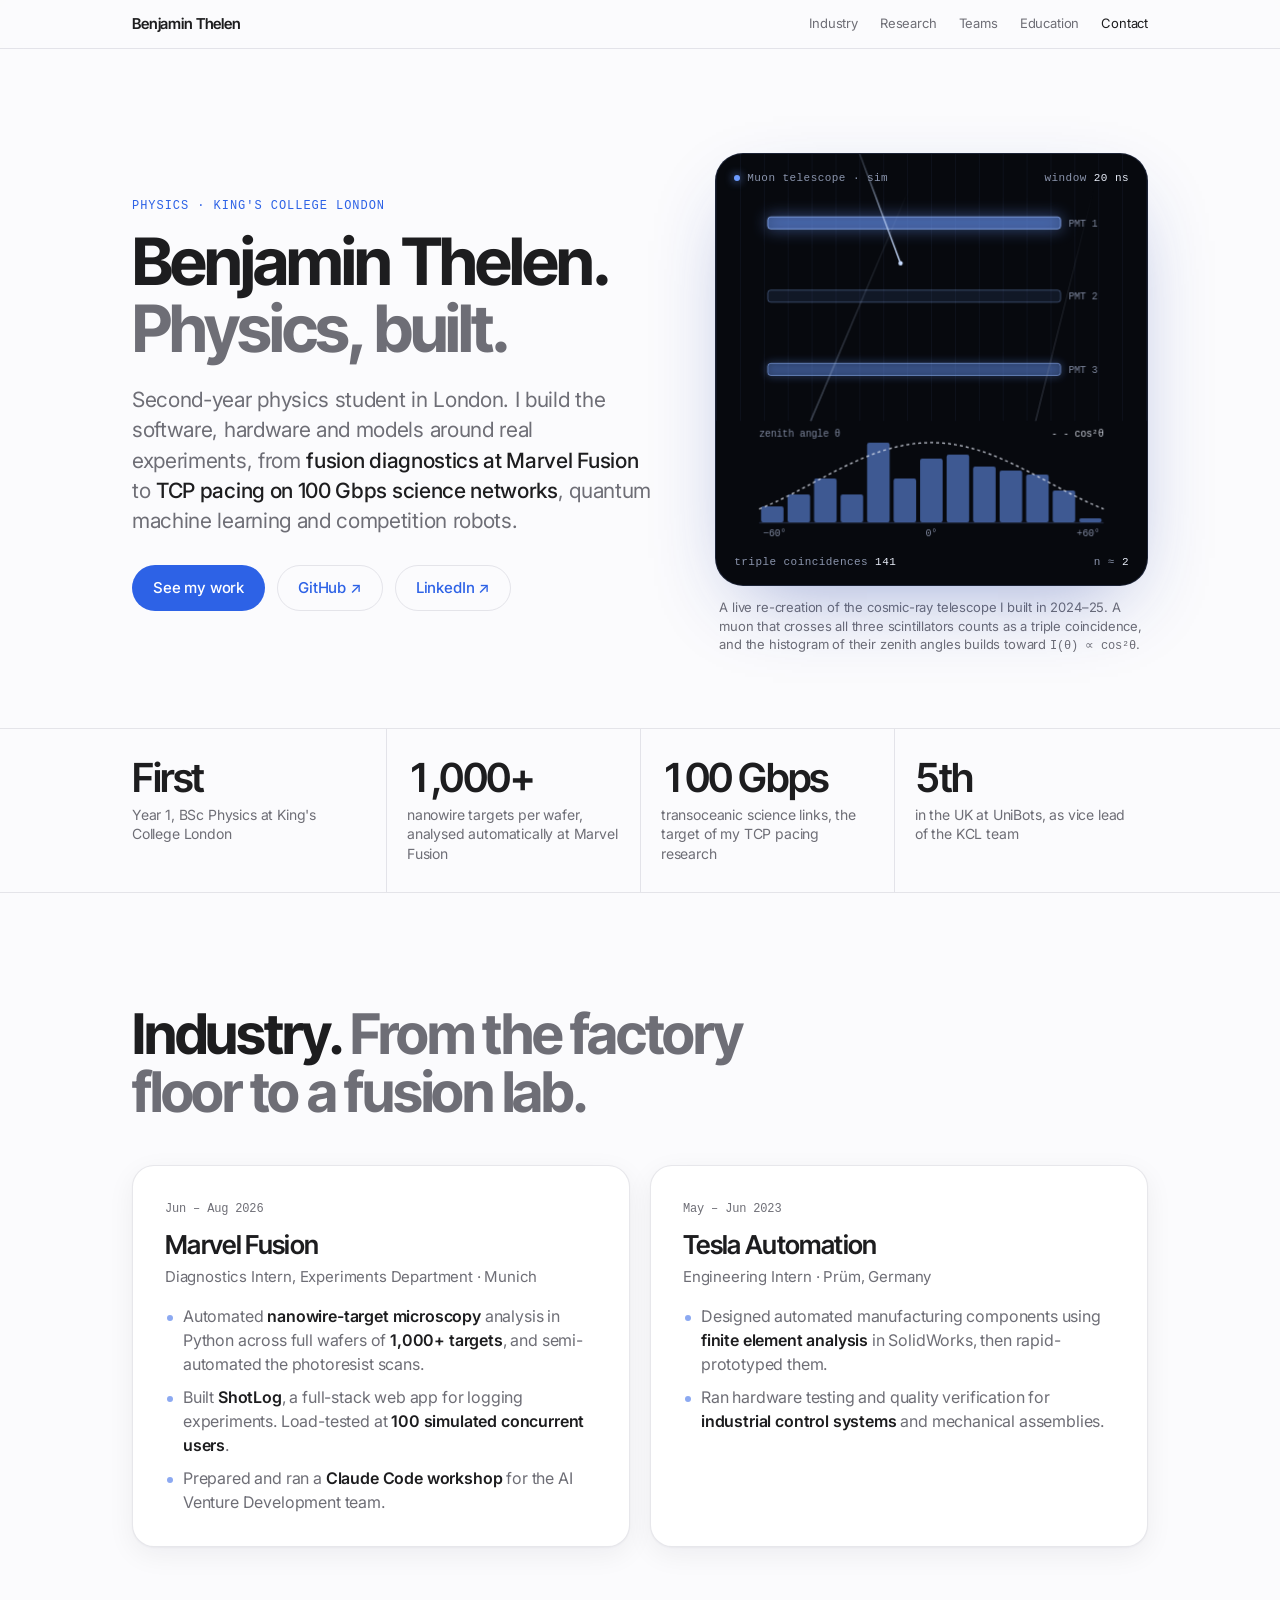
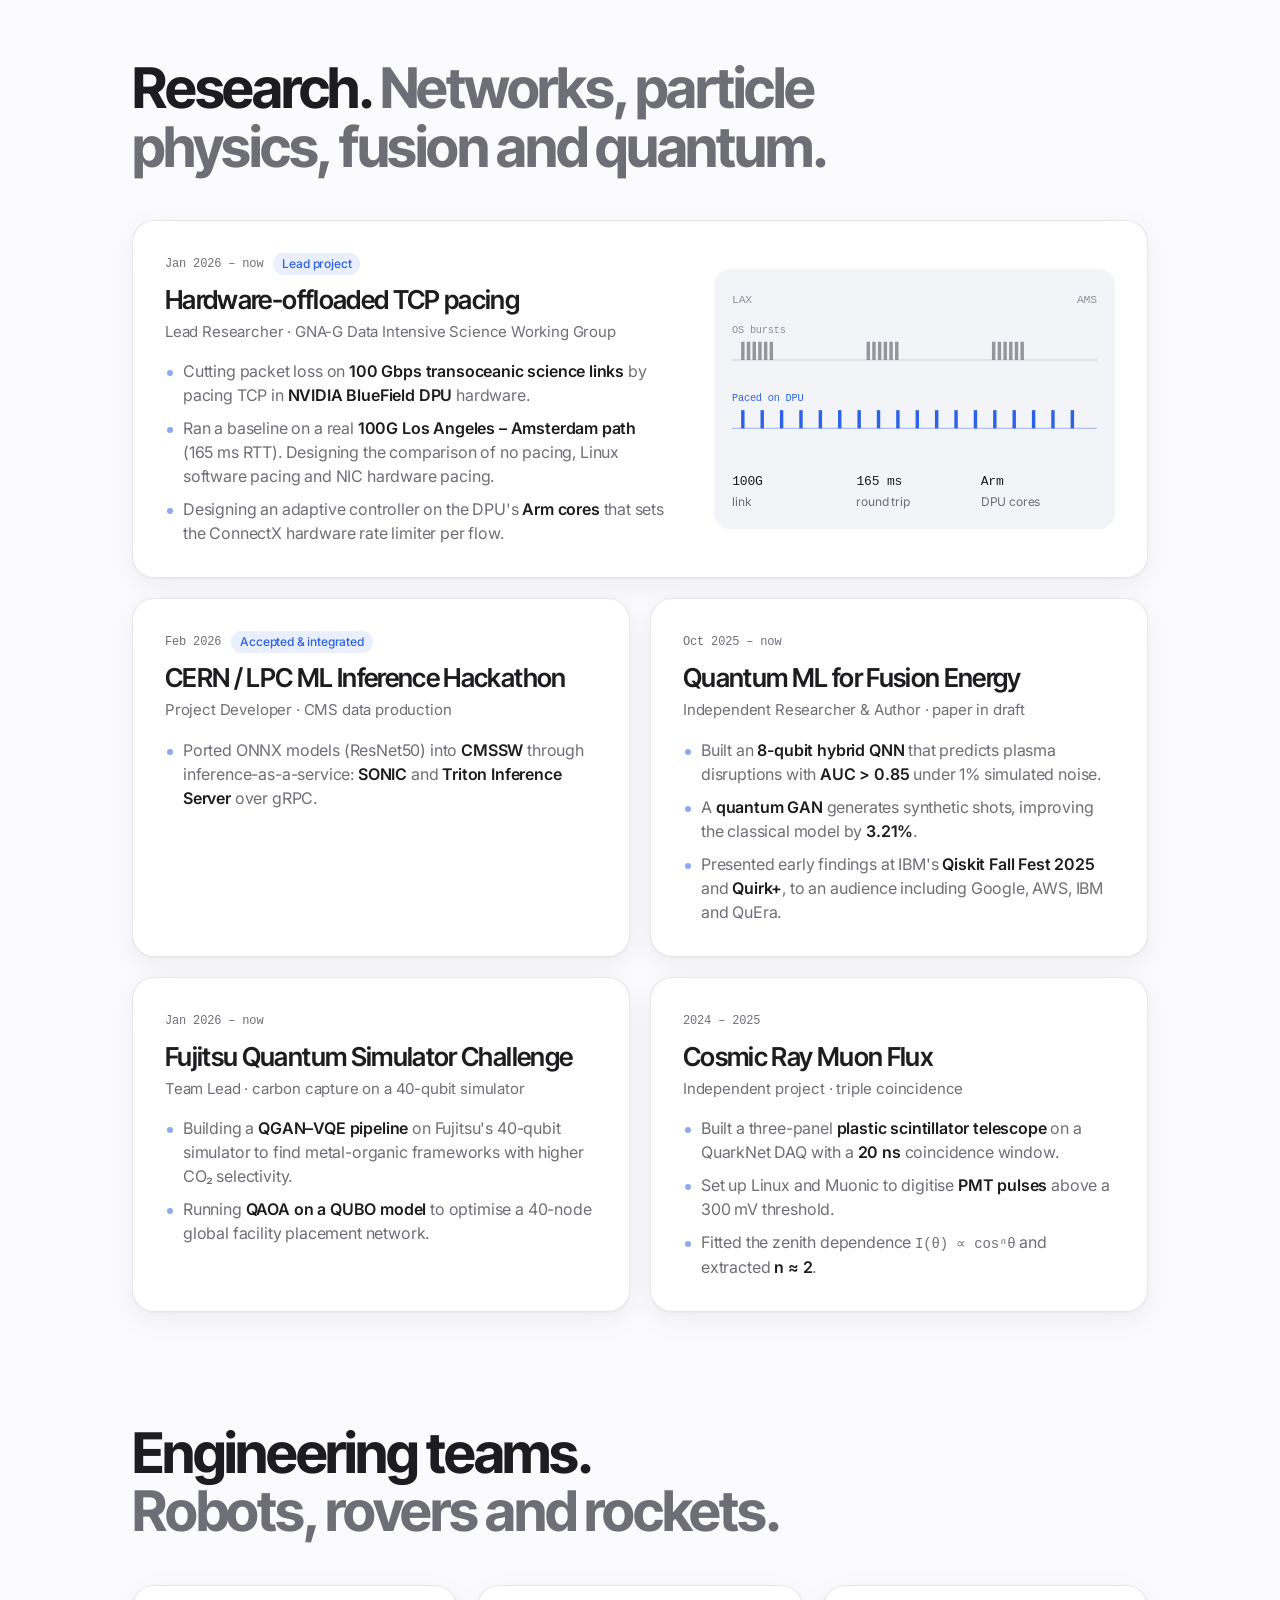
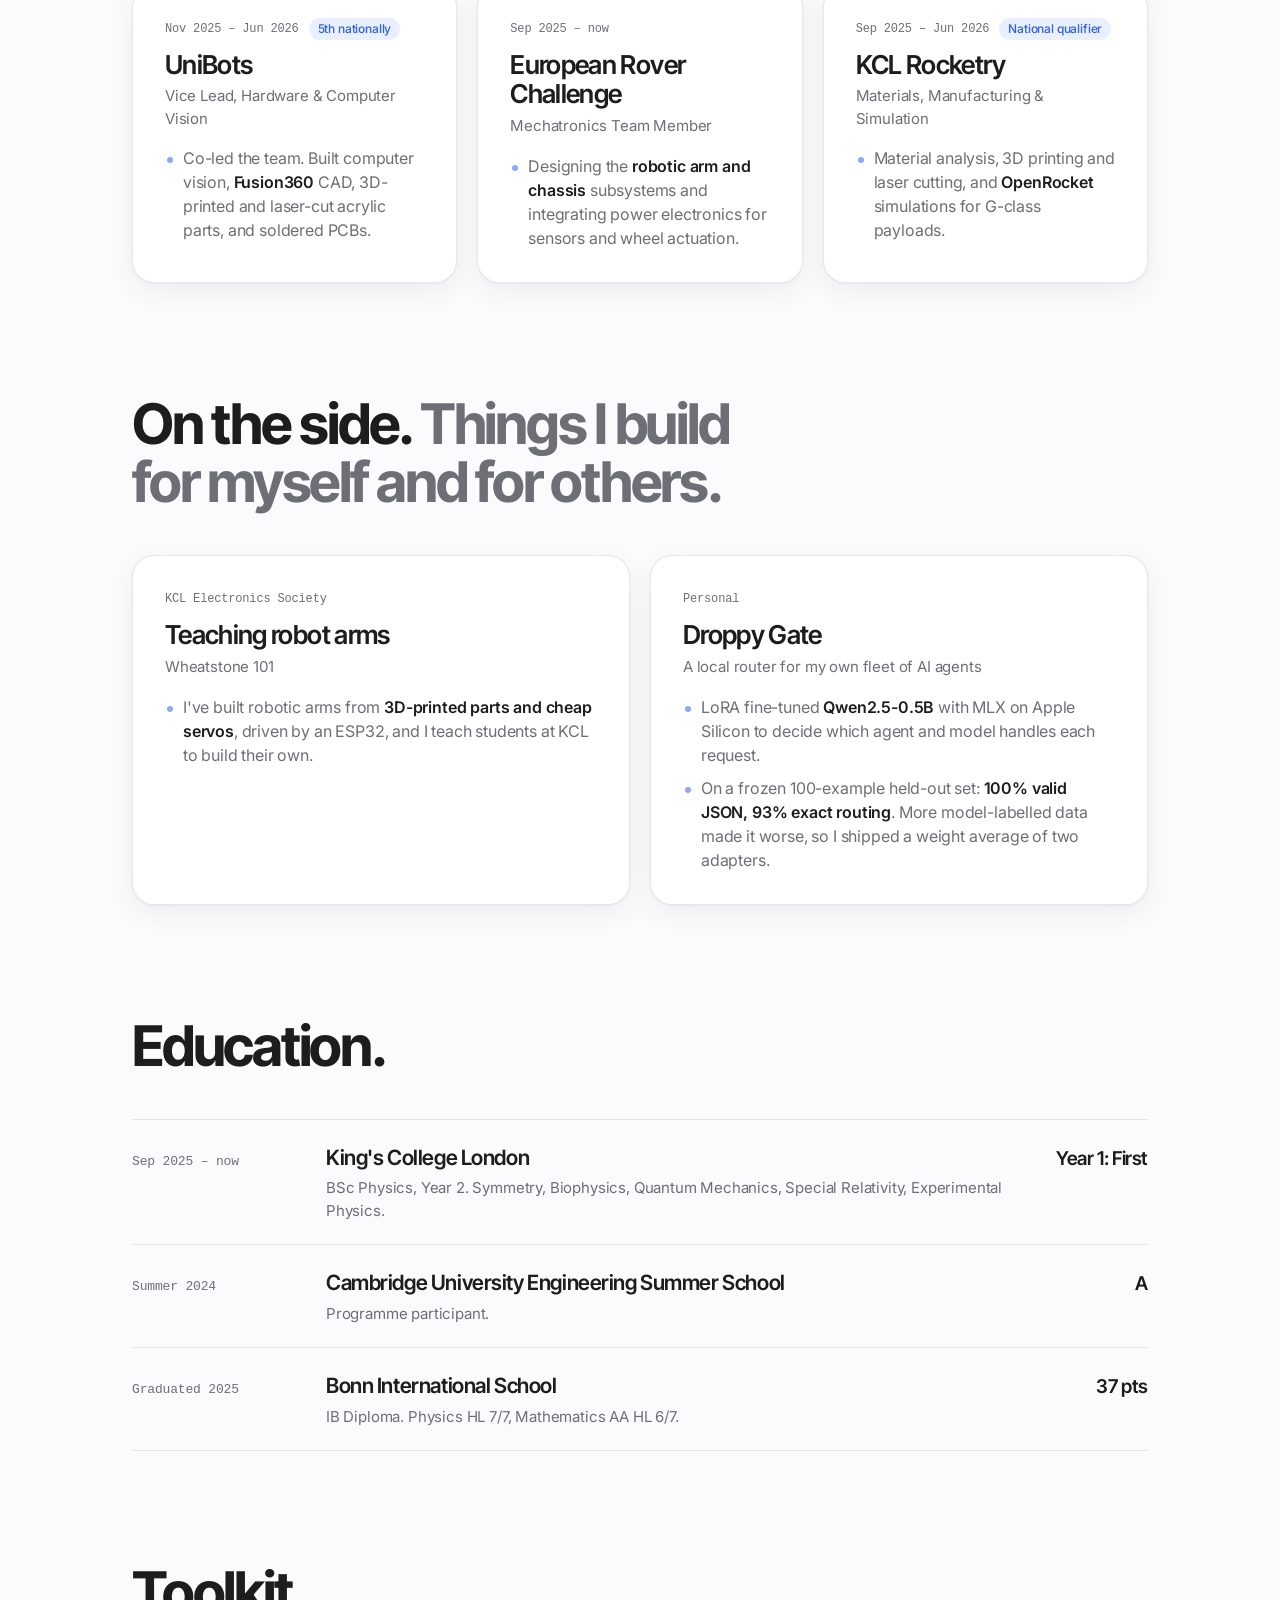
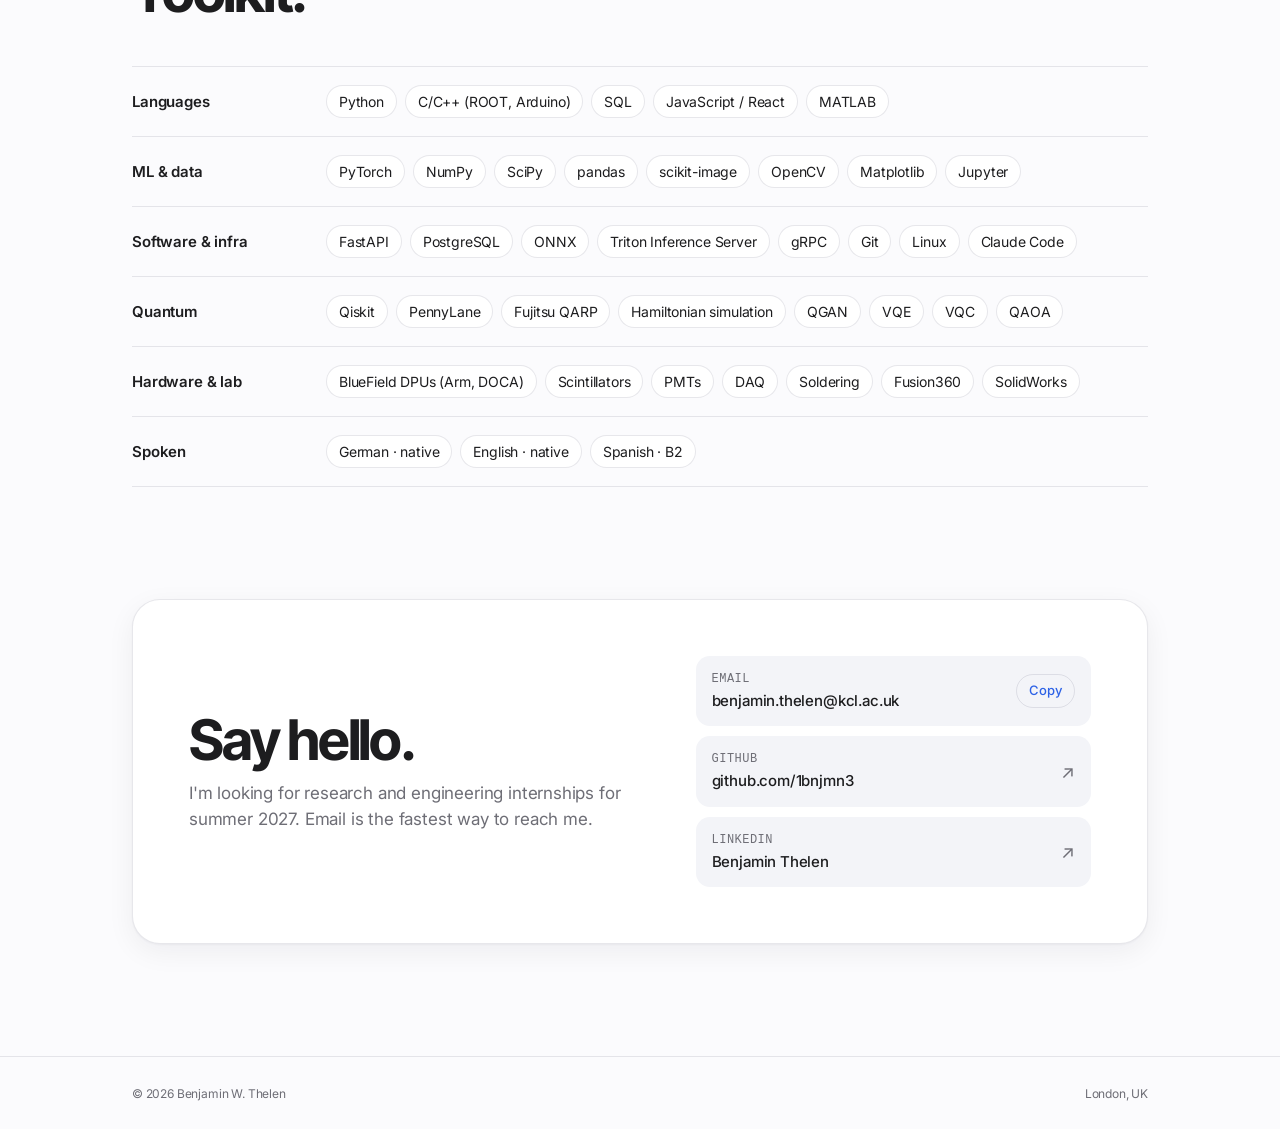
==== index.html @ c20603b2 "Initial site" ====
<!doctype html>
<html lang="en">
<head>
<meta charset="utf-8">
<meta name="viewport" content="width=device-width, initial-scale=1, viewport-fit=cover">
<meta property="og:title" content="Benjamin Thelen">
<meta property="og:description" content="Physics at King's College London. Fusion diagnostics, 100 Gbps networks, quantum ML and robots.">
<meta property="og:type" content="website">
<meta name="theme-color" content="#fbfbfd" media="(prefers-color-scheme: light)">
<meta name="theme-color" content="#000000" media="(prefers-color-scheme: dark)">
<link rel="icon" href="data:image/svg+xml,%3Csvg xmlns='http://www.w3.org/2000/svg' viewBox='0 0 32 32'%3E%3Crect width='32' height='32' rx='7' fill='%2307090e'/%3E%3Cpath d='M7 10h18M7 16h18M7 22h18' stroke='%236c9bff' stroke-width='2.4' stroke-linecap='round'/%3E%3Cpath d='M20 4 13 28' stroke='%23fff' stroke-width='1.4'/%3E%3C/svg%3E">
<title>Benjamin Thelen</title>
<meta name="description" content="Benjamin W. Thelen: physics at King's College London. Fusion diagnostics, 100 Gbps networks, quantum ML and robots.">
<link rel="preconnect" href="https://fonts.googleapis.com">
<link rel="preconnect" href="https://fonts.gstatic.com" crossorigin>
<link rel="stylesheet" href="https://fonts.googleapis.com/css2?family=Inter:wght@400;500;600&family=Inter+Tight:wght@600;700&display=swap">
<style>
body { margin: 0; } img { max-width: 100%; } [hidden] { display: none !important; }
/* Layout: Apple-style product page. One sticky glass nav, a hero with a live
   muon-telescope detector panel, then calm two-tone section headlines over
   white/black surfaces. The detector panel is the single loud element. */
:root {
  --bg: #fbfbfd;
  --surface: #ffffff;
  --surface-2: #f3f4f8;
  --fg: #1d1d1f;
  --fg-2: #6e6e76;
  --line: rgba(20, 24, 60, 0.10);
  --accent: #2d62e6;          /* scintillator blue */
  --accent-soft: rgba(45, 98, 230, 0.10);
  --nav: rgba(251, 251, 253, 0.74);
  --shadow: 0 1px 2px rgba(10, 14, 40, 0.04), 0 8px 28px rgba(10, 14, 40, 0.06);
  --panel: #07090e;           /* detector panel: dark in both themes by design */
  --panel-line: rgba(140, 170, 255, 0.16);
  --panel-fg: #e7ecf7;
  --panel-fg-2: #8b95ad;

  --display: -apple-system, BlinkMacSystemFont, "SF Pro Display", "Inter Tight", "Helvetica Neue", Arial, sans-serif;
  --text: -apple-system, BlinkMacSystemFont, "SF Pro Text", "Inter", "Helvetica Neue", Arial, sans-serif;
  --mono: ui-monospace, "SF Mono", Menlo, Consolas, monospace;

  --radius: 22px;
  --max: 1080px;
}
@media (prefers-color-scheme: dark) {
  :root:not([data-theme="light"]) {
    --bg: #000000;
    --surface: #111114;
    --surface-2: #1b1c21;
    --fg: #f5f5f7;
    --fg-2: #a1a1aa;
    --line: rgba(255, 255, 255, 0.12);
    --accent: #6c9bff;
    --accent-soft: rgba(108, 155, 255, 0.14);
    --nav: rgba(0, 0, 0, 0.66);
    --shadow: none;
    --panel: #0a0c12;
    --panel-line: rgba(140, 170, 255, 0.18);
    color-scheme: dark;
  }
}
:root[data-theme="dark"] {
  --bg: #000000;
  --surface: #111114;
  --surface-2: #1b1c21;
  --fg: #f5f5f7;
  --fg-2: #a1a1aa;
  --line: rgba(255, 255, 255, 0.12);
  --accent: #6c9bff;
  --accent-soft: rgba(108, 155, 255, 0.14);
  --nav: rgba(0, 0, 0, 0.66);
  --shadow: none;
  --panel: #0a0c12;
  --panel-line: rgba(140, 170, 255, 0.18);
  color-scheme: dark;
}

* { box-sizing: border-box; }
html { scroll-behavior: smooth; scroll-padding-top: 64px; }
@media (prefers-reduced-motion: reduce) { html { scroll-behavior: auto; } }
body {
  background: var(--bg);
  color: var(--fg);
  font-family: var(--text);
  font-size: 17px;
  line-height: 1.5;
  letter-spacing: -0.01em;
  -webkit-font-smoothing: antialiased;
  overflow-x: hidden;
}
body::before {
  content: ""; position: fixed; inset: 0 0 auto;
  height: env(safe-area-inset-top, 0px); z-index: 10; background: var(--nav);
}
a { color: var(--accent); text-decoration: none; }
a:hover { text-decoration: underline; text-underline-offset: 3px; }
:focus-visible { outline: 2px solid var(--accent); outline-offset: 3px; border-radius: 6px; }
strong { font-weight: 600; color: var(--fg); }

.wrap {
  max-width: var(--max);
  margin: 0 auto;
  padding-left: max(16px, env(safe-area-inset-left, 0px));
  padding-right: max(16px, env(safe-area-inset-right, 0px));
}
@media (min-width: 720px) {
  .wrap {
    padding-left: max(32px, env(safe-area-inset-left, 0px));
    padding-right: max(32px, env(safe-area-inset-right, 0px));
  }
}

/* ---------- nav ---------- */
.nav {
  position: sticky; top: env(safe-area-inset-top, 0px); z-index: 20;
  background: var(--nav);
  -webkit-backdrop-filter: saturate(180%) blur(20px);
  backdrop-filter: saturate(180%) blur(20px);
  border-bottom: 1px solid var(--line);
}
.nav .wrap { display: flex; align-items: center; justify-content: space-between; gap: 16px; height: 48px; }
.brand { font-family: var(--display); font-weight: 600; font-size: 15px; color: var(--fg); letter-spacing: -0.01em; white-space: nowrap; }
.brand:hover { text-decoration: none; }
.nav ul { display: flex; gap: 22px; list-style: none; margin: 0; padding: 0; font-size: 13px; }
.nav ul a { color: var(--fg-2); }
.nav ul a:hover, .nav ul a[aria-current="true"] { color: var(--fg); text-decoration: none; }
@media (max-width: 680px) { .nav ul .opt { display: none; } .nav ul { gap: 16px; } }

/* ---------- hero ---------- */
.hero { padding-block: clamp(48px, 9vw, 104px) clamp(40px, 6vw, 72px); }
.hero .wrap { display: grid; grid-template-columns: minmax(0, 1.2fr) minmax(0, 1fr); gap: clamp(32px, 5vw, 64px); align-items: center; }
@media (max-width: 860px) { .hero .wrap { grid-template-columns: minmax(0, 1fr); } }
.eyebrow {
  font-family: var(--mono); font-size: 12px; letter-spacing: 0.08em; text-transform: uppercase;
  color: var(--accent); margin: 0 0 14px;
}
h1 {
  font-family: var(--display); font-weight: 700;
  font-size: clamp(42px, 5.1vw, 66px); line-height: 1.02; letter-spacing: -0.045em;
  margin: 0 0 22px; text-wrap: balance;
}
h1 .soft { color: var(--fg-2); }
@media (min-width: 861px) { h1 span { white-space: nowrap; } }
@media (max-width: 860px) { h1 { font-size: clamp(42px, 11vw, 72px); } }
.lede { font-size: clamp(18px, 2vw, 21px); line-height: 1.45; color: var(--fg-2); max-width: 34em; margin: 0 0 28px; letter-spacing: -0.015em; }
.lede strong { color: var(--fg); font-weight: 500; }
.cta { display: flex; flex-wrap: wrap; gap: 12px; }
.btn {
  display: inline-flex; align-items: center; gap: 8px;
  font-size: 15px; font-weight: 500; padding: 11px 20px; border-radius: 999px;
  border: 1px solid transparent; transition: transform .15s ease, background .15s ease;
}
.btn:hover { text-decoration: none; }
.btn:active { transform: scale(0.98); }
.btn-primary { background: var(--accent); color: #fff; }
.btn-primary:hover { filter: brightness(1.08); }
.btn-ghost { color: var(--accent); border-color: var(--line); background: transparent; }
.btn-ghost:hover { background: var(--accent-soft); }

/* detector panel */
.detector {
  margin: 0; position: relative; border-radius: 28px; overflow: hidden;
  background: var(--panel); border: 1px solid var(--panel-line);
  aspect-ratio: 1 / 1; max-width: 100%;
  box-shadow: 0 30px 80px -30px rgba(30, 60, 160, 0.45);
}
.detector canvas { position: absolute; inset: 0; width: 100%; height: 100%; display: block; }
.readout {
  position: absolute; left: 18px; right: 18px; display: flex; justify-content: space-between; gap: 12px;
  font-family: var(--mono); font-size: 11px; letter-spacing: 0.04em; color: var(--panel-fg-2);
  pointer-events: none;
}
.readout.top { top: 16px; }
.readout.bottom { bottom: 14px; }
.readout b { color: var(--panel-fg); font-weight: 500; font-variant-numeric: tabular-nums; }
.live { display: inline-flex; align-items: center; gap: 7px; }
.live::before { content: ""; width: 6px; height: 6px; border-radius: 50%; background: #6c9bff; box-shadow: 0 0 10px #6c9bff; }
.fig-cap { font-size: 13px; color: var(--fg-2); margin: 12px 4px 0; line-height: 1.45; }
.fig-cap code { font-family: var(--mono); font-size: 12px; }

/* ---------- stats ---------- */
.stats { border-block: 1px solid var(--line); }
.stats .wrap { display: grid; grid-template-columns: repeat(4, minmax(0, 1fr)); }
.stat { padding-block: 28px; padding-inline: 20px; border-left: 1px solid var(--line); min-width: 0; }
.stat:first-child { border-left: 0; padding-left: 0; }
.stat .n { font-family: var(--display); font-weight: 600; font-size: clamp(28px, 3.4vw, 40px); letter-spacing: -0.035em; line-height: 1.05; font-variant-numeric: tabular-nums; }
.stat .l { font-size: 14px; color: var(--fg-2); margin-top: 6px; line-height: 1.4; }
@media (max-width: 820px) {
  .stats .wrap { grid-template-columns: repeat(2, minmax(0, 1fr)); }
  .stat { padding-inline: 16px; }
  .stat:nth-child(odd) { border-left: 0; padding-left: 0; }
  .stat:nth-child(n+3) { border-top: 1px solid var(--line); }
}

/* ---------- sections ---------- */
section.block { padding-block: clamp(64px, 9vw, 112px) 0; }
section.block:last-of-type { padding-bottom: clamp(64px, 9vw, 112px); }
h2 {
  font-family: var(--display); font-weight: 700;
  font-size: clamp(34px, 5.2vw, 56px); line-height: 1.04; letter-spacing: -0.04em;
  margin: 0 0 clamp(28px, 4vw, 44px); max-width: 18em; text-wrap: balance;
}
h2 .soft { color: var(--fg-2); }

.grid { display: grid; gap: 20px; grid-template-columns: repeat(2, minmax(0, 1fr)); }
.grid.three { grid-template-columns: repeat(3, minmax(0, 1fr)); }
@media (max-width: 900px) { .grid.three { grid-template-columns: minmax(0, 1fr); } }
@media (max-width: 760px) { .grid { grid-template-columns: minmax(0, 1fr); } }
.span-2 { grid-column: 1 / -1; }

.card {
  background: var(--surface); border-radius: var(--radius); padding: clamp(22px, 3vw, 32px);
  box-shadow: var(--shadow); border: 1px solid var(--line); min-width: 0;
  display: flex; flex-direction: column; gap: 14px;
}
.meta { display: flex; align-items: center; gap: 10px; flex-wrap: wrap; min-height: 22px; margin-bottom: -4px; }
.badge { font-size: 12px; font-weight: 500; color: var(--accent); background: var(--accent-soft); padding: 2px 9px; border-radius: 999px; white-space: nowrap; }
.card h3 { font-family: var(--display); font-weight: 600; font-size: clamp(21px, 2.3vw, 26px); letter-spacing: -0.025em; line-height: 1.15; margin: 0; }
.when { font-family: var(--mono); font-size: 12px; color: var(--fg-2); white-space: nowrap; font-variant-numeric: tabular-nums; }
.role { font-size: 15px; color: var(--fg-2); margin: -8px 0 2px; }
.card ul { margin: 0; padding: 0; list-style: none; display: grid; gap: 9px; }
.card li { position: relative; padding-left: 18px; font-size: 16px; line-height: 1.5; color: var(--fg-2); }
.card li strong { color: var(--fg); }
.card li::before { content: ""; position: absolute; left: 2px; top: 0.68em; width: 6px; height: 6px; border-radius: 50%; background: var(--accent); opacity: 0.55; }

/* featured card */
.card.feature { background: var(--surface); }
.feature-body { display: grid; grid-template-columns: minmax(0, 1.3fr) minmax(0, 1fr); gap: 28px; align-items: center; }
@media (max-width: 760px) { .feature-body { grid-template-columns: minmax(0, 1fr); } }

/* path diagram for GNA-G */
.path { border-radius: 16px; background: var(--surface-2); padding: 18px; display: grid; gap: 14px; min-width: 0; }
.path svg { width: 100%; height: auto; display: block; }
.path .legend { display: grid; grid-template-columns: repeat(3, minmax(0, 1fr)); gap: 8px; font-size: 12px; color: var(--fg-2); }
.path .legend div { display: grid; gap: 2px; }
.path .legend b { font-family: var(--mono); font-weight: 500; font-size: 13px; color: var(--fg); font-variant-numeric: tabular-nums; }

/* education timeline */
.timeline { list-style: none; margin: 0; padding: 0; border-top: 1px solid var(--line); }
.timeline li { display: grid; grid-template-columns: 170px minmax(0, 1fr) auto; gap: 8px 24px; padding-block: 22px; border-bottom: 1px solid var(--line); align-items: baseline; }
.timeline .when { font-size: 13px; }
.timeline h3 { font-family: var(--display); font-size: 21px; font-weight: 600; letter-spacing: -0.02em; margin: 0 0 4px; }
.timeline p { margin: 0; color: var(--fg-2); font-size: 15px; }
.timeline .grade { font-family: var(--display); font-weight: 600; font-size: 19px; letter-spacing: -0.02em; text-align: right; white-space: nowrap; }
@media (max-width: 680px) {
  .timeline li { grid-template-columns: minmax(0, 1fr) auto; }
  .timeline .when { grid-column: 1 / -1; }
}

/* toolkit */
.kit { display: grid; gap: 0; border-top: 1px solid var(--line); }
.kit-row { display: grid; grid-template-columns: 170px minmax(0, 1fr); gap: 10px 24px; padding-block: 18px; border-bottom: 1px solid var(--line); align-items: baseline; }
.kit-row h3 { margin: 0; font-size: 15px; font-weight: 600; letter-spacing: -0.01em; }
.chips { display: flex; flex-wrap: wrap; gap: 8px; }
.chip { font-size: 14px; padding: 5px 12px; border-radius: 999px; border: 1px solid var(--line); color: var(--fg); background: var(--surface); }
@media (max-width: 600px) { .kit-row { grid-template-columns: minmax(0, 1fr); } }

/* contact */
.contact { text-align: left; }
.contact-card {
  border-radius: 28px; padding: clamp(28px, 5vw, 56px); background: var(--surface); border: 1px solid var(--line);
  box-shadow: var(--shadow); display: grid; grid-template-columns: minmax(0, 1.2fr) minmax(0, 1fr); gap: 32px; align-items: center;
}
@media (max-width: 760px) { .contact-card { grid-template-columns: minmax(0, 1fr); } }
.contact-card h2 { margin-bottom: 12px; }
.contact-card p { color: var(--fg-2); margin: 0; max-width: 32em; }
.links { display: grid; gap: 10px; }
.link-row {
  display: flex; align-items: center; justify-content: space-between; gap: 12px; min-width: 0;
  padding: 14px 16px; border-radius: 14px; background: var(--surface-2); color: var(--fg);
}
.link-row:hover { text-decoration: none; background: var(--accent-soft); }
.link-row .k { font-size: 12px; color: var(--fg-2); font-family: var(--mono); letter-spacing: 0.04em; text-transform: uppercase; }
.link-row .v { font-size: 15px; font-weight: 500; overflow-wrap: anywhere; user-select: all; }
.link-row .stack { display: grid; gap: 2px; min-width: 0; }
.copy {
  font: inherit; font-size: 13px; font-weight: 500; color: var(--accent); background: transparent;
  border: 1px solid var(--line); border-radius: 999px; padding: 6px 12px; cursor: pointer; white-space: nowrap;
}
.copy:hover { background: var(--accent-soft); }
.arrow { color: var(--fg-2); font-size: 18px; }

footer { padding-block: 28px calc(28px + env(safe-area-inset-bottom, 0px)); border-top: 1px solid var(--line); color: var(--fg-2); font-size: 12px; }
footer .wrap { display: flex; justify-content: space-between; gap: 12px; flex-wrap: wrap; }
</style>
</head>
<body>
<nav class="nav" aria-label="Sections">
  <div class="wrap">
    <a class="brand" href="#top">Benjamin Thelen</a>
    <ul>
      <li><a href="#work">Industry</a></li>
      <li><a href="#research">Research</a></li>
      <li class="opt"><a href="#teams">Teams</a></li>
      <li class="opt"><a href="#education">Education</a></li>
      <li><a href="#contact">Contact</a></li>
    </ul>
  </div>
</nav>

<header class="hero" id="top">
  <div class="wrap">
    <div>
      <p class="eyebrow">Physics · King's College London</p>
      <h1><span>Benjamin Thelen.</span><br><span class="soft">Physics, built.</span></h1>
      <p class="lede">Second-year physics student in London. I build the software, hardware and models around real experiments, from <strong>fusion diagnostics at Marvel Fusion</strong> to <strong>TCP pacing on 100&nbsp;Gbps science networks</strong>, quantum machine learning and competition robots.</p>
      <div class="cta">
        <a class="btn btn-primary" href="#work">See my work</a>
        <a class="btn btn-ghost" href="https://github.com/1bnjmn3" target="_blank" rel="noopener">GitHub ↗</a>
        <a class="btn btn-ghost" href="https://www.linkedin.com/in/benjamin-t-383574277/" target="_blank" rel="noopener">LinkedIn ↗</a>
      </div>
    </div>
    <div>
      <figure class="detector" aria-label="Animated simulation of a three-panel muon telescope">
        <canvas id="muons"></canvas>
        <div class="readout top"><span class="live">Muon telescope · sim</span><span>window <b>20 ns</b></span></div>
        <div class="readout bottom"><span>triple coincidences <b id="coinc">0</b></span><span>n ≈ <b>2</b></span></div>
      </figure>
      <p class="fig-cap">A live re-creation of the cosmic-ray telescope I built in 2024–25. A muon that crosses all three scintillators counts as a triple coincidence, and the histogram of their zenith angles builds toward <code>I(θ) ∝ cos²θ</code>.</p>
    </div>
  </div>
</header>

<div class="stats" role="list">
  <div class="wrap">
    <div class="stat" role="listitem"><div class="n">First</div><div class="l">Year 1, BSc Physics at King's College London</div></div>
    <div class="stat" role="listitem"><div class="n">1,000+</div><div class="l">nanowire targets per wafer, analysed automatically at Marvel Fusion</div></div>
    <div class="stat" role="listitem"><div class="n">100 Gbps</div><div class="l">transoceanic science links, the target of my TCP pacing research</div></div>
    <div class="stat" role="listitem"><div class="n">5th</div><div class="l">in the UK at UniBots, as vice lead of the KCL team</div></div>
  </div>
</div>

<main>
  <!-- INDUSTRY -->
  <section class="block" id="work">
    <div class="wrap">
      <h2>Industry. <span class="soft">From the factory floor to a fusion lab.</span></h2>
      <div class="grid">
        <article class="card">
          <div class="meta"><span class="when">Jun – Aug 2026</span></div>
          <h3>Marvel Fusion</h3>
          <p class="role">Diagnostics Intern, Experiments Department · Munich</p>
          <ul>
            <li>Automated <strong>nanowire-target microscopy</strong> analysis in Python across full wafers of <strong>1,000+ targets</strong>, and semi-automated the photoresist scans.</li>
            <li>Built <strong>ShotLog</strong>, a full-stack web app for logging experiments. Load-tested at <strong>100 simulated concurrent users</strong>.</li>
            <li>Prepared and ran a <strong>Claude Code workshop</strong> for the AI Venture Development team.</li>
          </ul>
        </article>
        <article class="card">
          <div class="meta"><span class="when">May – Jun 2023</span></div>
          <h3>Tesla Automation</h3>
          <p class="role">Engineering Intern · Prüm, Germany</p>
          <ul>
            <li>Designed automated manufacturing components using <strong>finite element analysis</strong> in SolidWorks, then rapid-prototyped them.</li>
            <li>Ran hardware testing and quality verification for <strong>industrial control systems</strong> and mechanical assemblies.</li>
          </ul>
        </article>
      </div>
    </div>
  </section>

  <!-- RESEARCH -->
  <section class="block" id="research">
    <div class="wrap">
      <h2>Research. <span class="soft">Networks, particle physics, fusion and quantum.</span></h2>
      <div class="grid">
        <article class="card feature span-2">
          <div class="feature-body">
            <div style="display:grid; gap:14px; min-width:0">
              <div class="meta"><span class="when">Jan 2026 – now</span><span class="badge">Lead project</span></div>
              <h3>Hardware-offloaded TCP pacing</h3>
              <p class="role">Lead Researcher · GNA-G Data Intensive Science Working Group</p>
              <ul>
                <li>Cutting packet loss on <strong>100&nbsp;Gbps transoceanic science links</strong> by pacing TCP in <strong>NVIDIA BlueField DPU</strong> hardware.</li>
                <li>Ran a baseline on a real <strong>100G Los Angeles – Amsterdam path</strong> (165&nbsp;ms RTT). Designing the comparison of no pacing, Linux software pacing and NIC hardware pacing.</li>
                <li>Designing an adaptive controller on the DPU's <strong>Arm cores</strong> that sets the ConnectX hardware rate limiter per flow.</li>
              </ul>
            </div>
            <div class="path" aria-label="Diagram of paced versus bursty traffic on the LA to Amsterdam path">
              <svg viewBox="0 0 320 150" role="img" aria-labelledby="pathTitle">
                <title id="pathTitle">Bursty traffic versus traffic paced on the DPU</title>
                <text x="0" y="14" font-family="ui-monospace, monospace" font-size="10" fill="currentColor" style="color:var(--fg-2)" opacity=".75">LAX</text>
                <text x="320" y="14" text-anchor="end" font-family="ui-monospace, monospace" font-size="10" fill="currentColor" style="color:var(--fg-2)" opacity=".75">AMS</text>
                <!-- bursty -->
                <text x="0" y="40" font-family="ui-monospace, monospace" font-size="9" fill="currentColor" style="color:var(--fg-2)" opacity=".75">OS bursts</text>
                <line x1="0" y1="64" x2="320" y2="64" stroke="currentColor" style="color:var(--fg-2)" stroke-opacity=".3" stroke-width="1"/>
                <g fill="currentColor" style="color:var(--fg-2)" opacity=".7">
                  <rect x="8" y="48" width="3" height="16"/><rect x="13" y="48" width="3" height="16"/><rect x="18" y="48" width="3" height="16"/><rect x="23" y="48" width="3" height="16"/><rect x="28" y="48" width="3" height="16"/><rect x="33" y="48" width="3" height="16"/>
                  <rect x="118" y="48" width="3" height="16"/><rect x="123" y="48" width="3" height="16"/><rect x="128" y="48" width="3" height="16"/><rect x="133" y="48" width="3" height="16"/><rect x="138" y="48" width="3" height="16"/><rect x="143" y="48" width="3" height="16"/>
                  <rect x="228" y="48" width="3" height="16"/><rect x="233" y="48" width="3" height="16"/><rect x="238" y="48" width="3" height="16"/><rect x="243" y="48" width="3" height="16"/><rect x="248" y="48" width="3" height="16"/><rect x="253" y="48" width="3" height="16"/>
                </g>
                <!-- paced -->
                <text x="0" y="100" font-family="ui-monospace, monospace" font-size="9" fill="currentColor" style="color:var(--accent)">Paced on DPU</text>
                <line x1="0" y1="124" x2="320" y2="124" stroke="currentColor" style="color:var(--accent)" stroke-opacity=".35" stroke-width="1"/>
                <g fill="currentColor" style="color:var(--accent)">
                  <rect x="8" y="108" width="3" height="16"/><rect x="25" y="108" width="3" height="16"/><rect x="42" y="108" width="3" height="16"/><rect x="59" y="108" width="3" height="16"/><rect x="76" y="108" width="3" height="16"/><rect x="93" y="108" width="3" height="16"/>
                  <rect x="110" y="108" width="3" height="16"/><rect x="127" y="108" width="3" height="16"/><rect x="144" y="108" width="3" height="16"/><rect x="161" y="108" width="3" height="16"/><rect x="178" y="108" width="3" height="16"/><rect x="195" y="108" width="3" height="16"/>
                  <rect x="212" y="108" width="3" height="16"/><rect x="229" y="108" width="3" height="16"/><rect x="246" y="108" width="3" height="16"/><rect x="263" y="108" width="3" height="16"/><rect x="280" y="108" width="3" height="16"/><rect x="297" y="108" width="3" height="16"/>
                </g>
              </svg>
              <div class="legend">
                <div><b>100G</b>link</div>
                <div><b>165 ms</b>round trip</div>
                <div><b>Arm</b>DPU cores</div>
              </div>
            </div>
          </div>
        </article>

        <article class="card">
          <div class="meta"><span class="when">Feb 2026</span><span class="badge">Accepted &amp; integrated</span></div>
          <h3>CERN / LPC ML Inference Hackathon</h3>
          <p class="role">Project Developer · CMS data production</p>
          <ul>
            <li>Ported ONNX models (ResNet50) into <strong>CMSSW</strong> through inference-as-a-service: <strong>SONIC</strong> and <strong>Triton Inference Server</strong> over gRPC.</li>
          </ul>
        </article>

        <article class="card">
          <div class="meta"><span class="when">Oct 2025 – now</span></div>
          <h3>Quantum ML for Fusion Energy</h3>
          <p class="role">Independent Researcher &amp; Author · paper in draft</p>
          <ul>
            <li>Built an <strong>8-qubit hybrid QNN</strong> that predicts plasma disruptions with <strong>AUC &gt; 0.85</strong> under 1% simulated noise.</li>
            <li>A <strong>quantum GAN</strong> generates synthetic shots, improving the classical model by <strong>3.21%</strong>.</li>
            <li>Presented early findings at IBM's <strong>Qiskit Fall Fest 2025</strong> and <strong>Quirk+</strong>, to an audience including Google, AWS, IBM and QuEra.</li>
          </ul>
        </article>

        <article class="card">
          <div class="meta"><span class="when">Jan 2026 – now</span></div>
          <h3>Fujitsu Quantum Simulator Challenge</h3>
          <p class="role">Team Lead · carbon capture on a 40-qubit simulator</p>
          <ul>
            <li>Building a <strong>QGAN–VQE pipeline</strong> on Fujitsu's 40-qubit simulator to find metal-organic frameworks with higher CO₂ selectivity.</li>
            <li>Running <strong>QAOA on a QUBO model</strong> to optimise a 40-node global facility placement network.</li>
          </ul>
        </article>

        <article class="card">
          <div class="meta"><span class="when">2024 – 2025</span></div>
          <h3>Cosmic Ray Muon Flux</h3>
          <p class="role">Independent project · triple coincidence</p>
          <ul>
            <li>Built a three-panel <strong>plastic scintillator telescope</strong> on a QuarkNet DAQ with a <strong>20&nbsp;ns</strong> coincidence window.</li>
            <li>Set up Linux and Muonic to digitise <strong>PMT pulses</strong> above a 300&nbsp;mV threshold.</li>
            <li>Fitted the zenith dependence <span style="font-family:var(--mono);font-size:14px">I(θ) ∝ cosⁿθ</span> and extracted <strong>n ≈ 2</strong>.</li>
          </ul>
        </article>
      </div>
    </div>
  </section>

  <!-- TEAMS -->
  <section class="block" id="teams">
    <div class="wrap">
      <h2>Engineering teams. <span class="soft">Robots, rovers and rockets.</span></h2>
      <div class="grid three">
        <article class="card">
          <div class="meta"><span class="when">Nov 2025 – Jun 2026</span><span class="badge">5th nationally</span></div>
          <h3>UniBots</h3>
          <p class="role">Vice Lead, Hardware &amp; Computer Vision</p>
          <ul>
            <li>Co-led the team. Built computer vision, <strong>Fusion360</strong> CAD, 3D-printed and laser-cut acrylic parts, and soldered PCBs.</li>
          </ul>
        </article>
        <article class="card">
          <div class="meta"><span class="when">Sep 2025 – now</span></div>
          <h3>European Rover Challenge</h3>
          <p class="role">Mechatronics Team Member</p>
          <ul>
            <li>Designing the <strong>robotic arm and chassis</strong> subsystems and integrating power electronics for sensors and wheel actuation.</li>
          </ul>
        </article>
        <article class="card">
          <div class="meta"><span class="when">Sep 2025 – Jun 2026</span><span class="badge">National qualifier</span></div>
          <h3>KCL Rocketry</h3>
          <p class="role">Materials, Manufacturing &amp; Simulation</p>
          <ul>
            <li>Material analysis, 3D printing and laser cutting, and <strong>OpenRocket</strong> simulations for G-class payloads.</li>
          </ul>
        </article>
      </div>
    </div>
  </section>

  <!-- SIDE -->
  <section class="block" id="side">
    <div class="wrap">
      <h2>On the side. <span class="soft">Things I build for myself and for others.</span></h2>
      <div class="grid">
        <article class="card">
          <div class="meta"><span class="when">KCL Electronics Society</span></div>
          <h3>Teaching robot arms</h3>
          <p class="role">Wheatstone 101</p>
          <ul>
            <li>I've built robotic arms from <strong>3D-printed parts and cheap servos</strong>, driven by an ESP32, and I teach students at KCL to build their own.</li>
          </ul>
        </article>
        <article class="card">
          <div class="meta"><span class="when">Personal</span></div>
          <h3>Droppy Gate</h3>
          <p class="role">A local router for my own fleet of AI agents</p>
          <ul>
            <li>LoRA fine-tuned <strong>Qwen2.5-0.5B</strong> with MLX on Apple Silicon to decide which agent and model handles each request.</li>
            <li>On a frozen 100-example held-out set: <strong>100% valid JSON, 93% exact routing</strong>. More model-labelled data made it worse, so I shipped a weight average of two adapters.</li>
          </ul>
        </article>
      </div>
    </div>
  </section>

  <!-- EDUCATION -->
  <section class="block" id="education">
    <div class="wrap">
      <h2>Education.</h2>
      <ul class="timeline">
        <li>
          <span class="when">Sep 2025 – now</span>
          <div><h3>King's College London</h3><p>BSc Physics, Year 2. Symmetry, Biophysics, Quantum Mechanics, Special Relativity, Experimental Physics.</p></div>
          <span class="grade">Year 1: First</span>
        </li>
        <li>
          <span class="when">Summer 2024</span>
          <div><h3>Cambridge University Engineering Summer School</h3><p>Programme participant.</p></div>
          <span class="grade">A</span>
        </li>
        <li>
          <span class="when">Graduated 2025</span>
          <div><h3>Bonn International School</h3><p>IB Diploma. Physics HL 7/7, Mathematics AA HL 6/7.</p></div>
          <span class="grade">37 pts</span>
        </li>
      </ul>
    </div>
  </section>

  <!-- TOOLKIT -->
  <section class="block" id="toolkit">
    <div class="wrap">
      <h2>Toolkit.</h2>
      <div class="kit">
        <div class="kit-row"><h3>Languages</h3><div class="chips"><span class="chip">Python</span><span class="chip">C/C++ (ROOT, Arduino)</span><span class="chip">SQL</span><span class="chip">JavaScript / React</span><span class="chip">MATLAB</span></div></div>
        <div class="kit-row"><h3>ML &amp; data</h3><div class="chips"><span class="chip">PyTorch</span><span class="chip">NumPy</span><span class="chip">SciPy</span><span class="chip">pandas</span><span class="chip">scikit-image</span><span class="chip">OpenCV</span><span class="chip">Matplotlib</span><span class="chip">Jupyter</span></div></div>
        <div class="kit-row"><h3>Software &amp; infra</h3><div class="chips"><span class="chip">FastAPI</span><span class="chip">PostgreSQL</span><span class="chip">ONNX</span><span class="chip">Triton Inference Server</span><span class="chip">gRPC</span><span class="chip">Git</span><span class="chip">Linux</span><span class="chip">Claude Code</span></div></div>
        <div class="kit-row"><h3>Quantum</h3><div class="chips"><span class="chip">Qiskit</span><span class="chip">PennyLane</span><span class="chip">Fujitsu QARP</span><span class="chip">Hamiltonian simulation</span><span class="chip">QGAN</span><span class="chip">VQE</span><span class="chip">VQC</span><span class="chip">QAOA</span></div></div>
        <div class="kit-row"><h3>Hardware &amp; lab</h3><div class="chips"><span class="chip">BlueField DPUs (Arm, DOCA)</span><span class="chip">Scintillators</span><span class="chip">PMTs</span><span class="chip">DAQ</span><span class="chip">Soldering</span><span class="chip">Fusion360</span><span class="chip">SolidWorks</span></div></div>
        <div class="kit-row"><h3>Spoken</h3><div class="chips"><span class="chip">German · native</span><span class="chip">English · native</span><span class="chip">Spanish · B2</span></div></div>
      </div>
    </div>
  </section>

  <!-- CONTACT -->
  <section class="block contact" id="contact">
    <div class="wrap">
      <div class="contact-card">
        <div>
          <h2>Say hello.</h2>
          <p>I'm looking for research and engineering internships for summer 2027. Email is the fastest way to reach me.</p>
        </div>
        <div class="links">
          <div class="link-row">
            <div class="stack"><span class="k">Email</span><span class="v" id="email">benjamin.thelen@kcl.ac.uk</span></div>
            <button class="copy" id="copyBtn" type="button">Copy</button>
          </div>
          <a class="link-row" href="https://github.com/1bnjmn3" target="_blank" rel="noopener">
            <div class="stack"><span class="k">GitHub</span><span class="v">github.com/1bnjmn3</span></div><span class="arrow">↗</span>
          </a>
          <a class="link-row" href="https://www.linkedin.com/in/benjamin-t-383574277/" target="_blank" rel="noopener">
            <div class="stack"><span class="k">LinkedIn</span><span class="v">Benjamin Thelen</span></div><span class="arrow">↗</span>
          </a>
        </div>
      </div>
    </div>
  </section>
</main>

<footer>
  <div class="wrap">
    <span>© 2026 Benjamin W. Thelen</span>
    <span>London, UK</span>
  </div>
</footer>

<script>
(() => {
  /* ---------- copy email ---------- */
  const btn = document.getElementById('copyBtn');
  const email = document.getElementById('email');
  btn.addEventListener('click', () => {
    const done = () => { btn.textContent = 'Copied'; setTimeout(() => (btn.textContent = 'Copy'), 1600); };
    const fallback = () => {
      const r = document.createRange(); r.selectNodeContents(email);
      const s = getSelection(); s.removeAllRanges(); s.addRange(r);
      btn.textContent = 'Selected';
      setTimeout(() => (btn.textContent = 'Copy'), 1600);
    };
    try {
      if (navigator.clipboard && navigator.clipboard.writeText) {
        navigator.clipboard.writeText(email.textContent.trim()).then(done, fallback);
      } else fallback();
    } catch (e) { fallback(); }
  });

  /* ---------- nav: mark the section in view ---------- */
  const navLinks = new Map([...document.querySelectorAll('.nav ul a')].map(a => [a.getAttribute('href').slice(1), a]));
  if ('IntersectionObserver' in window) {
    const io = new IntersectionObserver(es => es.forEach(e => {
      if (!e.isIntersecting) return;
      navLinks.forEach(a => a.removeAttribute('aria-current'));
      const a = navLinks.get(e.target.id); if (a) a.setAttribute('aria-current', 'true');
    }), { rootMargin: '-45% 0px -50% 0px' });
    document.querySelectorAll('main section[id]').forEach(sec => io.observe(sec));
  }

  /* ---------- muon telescope simulation ---------- */
  const canvas = document.getElementById('muons');
  const fig = canvas.parentElement;
  const ctx = canvas.getContext('2d');
  const countEl = document.getElementById('coinc');
  const reduce = matchMedia('(prefers-reduced-motion: reduce)').matches;

  let W = 0, H = 0, dpr = 1;
  const BINS = 13, TMAX = 1.15;               // zenith range ±66°
  const hist = new Array(BINS).fill(0);
  let coincidences = 0;
  const flash = [0, 0, 0];
  const tracks = [];

  function geom() {
    const x0 = W * 0.12, x1 = W * (W < 480 ? 0.80 : 0.86);
    const ys = [H * 0.16, H * 0.33, H * 0.50];
    const th = Math.max(7, H * 0.028);
    return { x0, x1, ys, th, end: H * 0.62, hx0: W * 0.10, hx1: W * 0.90, hy0: H * 0.67, hy1: H * 0.855 };
  }

  function sampleTheta() {
    // rejection sample I(θ) ∝ cos²θ
    for (;;) {
      const t = (Math.random() * 2 - 1) * TMAX;
      if (Math.random() < Math.cos(t) ** 2) return t;
    }
  }

  function makeTrack(g) {
    const theta = sampleTheta();
    const xm = W * (0.02 + Math.random() * 0.96);       // x where it crosses the middle panel
    const slope = Math.tan(theta);
    const xAt = y => xm + slope * (y - g.ys[1]);
    const hits = g.ys.map(y => { const x = xAt(y); return x >= g.x0 && x <= g.x1; });
    return { theta, xAt, hits, y: -20, passed: [false, false, false], dead: 0, triple: hits.every(Boolean) };
  }

  function addCoincidence(theta) {
    coincidences++;
    const b = Math.min(BINS - 1, Math.max(0, Math.floor((theta + TMAX) / (2 * TMAX) * BINS)));
    hist[b]++;
    countEl.textContent = coincidences.toLocaleString('en-GB');
  }

  // seed so the first frame already shows a filled histogram
  function seed() {
    const g = geom();
    let n = 0;
    while (n < 140) {
      const t = makeTrack(g);
      if (t.triple) { addCoincidence(t.theta); n++; }
    }
  }

  function resize() {
    const r = fig.getBoundingClientRect();
    dpr = Math.min(2, window.devicePixelRatio || 1);
    W = r.width; H = r.height;
    canvas.width = Math.round(W * dpr); canvas.height = Math.round(H * dpr);
    ctx.setTransform(dpr, 0, 0, dpr, 0, 0);
    if (!running) draw(0);
  }

  function draw(dt) {
    const g = geom();
    ctx.clearRect(0, 0, W, H);

    // faint grid
    ctx.strokeStyle = 'rgba(140,170,255,0.06)'; ctx.lineWidth = 1;
    for (let x = 0; x < W; x += 24) { ctx.beginPath(); ctx.moveTo(x + 0.5, 0); ctx.lineTo(x + 0.5, g.end); ctx.stroke(); }

    // panels
    g.ys.forEach((y, i) => {
      const f = flash[i];
      ctx.fillStyle = `rgba(108,155,255,${0.10 + f * 0.55})`;
      ctx.strokeStyle = `rgba(150,185,255,${0.35 + f * 0.6})`;
      if (f > 0.02) { ctx.shadowColor = 'rgba(108,155,255,0.9)'; ctx.shadowBlur = 24 * f; }
      roundRect(g.x0, y - g.th / 2, g.x1 - g.x0, g.th, 3); ctx.fill(); ctx.stroke();
      ctx.shadowBlur = 0;
      ctx.fillStyle = 'rgba(139,149,173,0.9)';
      ctx.font = '10px ui-monospace, "SF Mono", monospace';
      ctx.fillText('PMT ' + (i + 1), g.x1 + 8, y + 3.5);
    });

    // tracks
    for (const t of tracks) {
      const yHead = Math.min(t.y, g.end);
      const yTail = Math.max(-20, yHead - H * 0.55);
      const alpha = t.dead ? Math.max(0, 1 - t.dead / 0.7) : 1;
      if (alpha <= 0) continue;
      const grad = ctx.createLinearGradient(t.xAt(yTail), yTail, t.xAt(yHead), yHead);
      const col = t.triple ? '200,220,255' : '139,149,173';
      grad.addColorStop(0, `rgba(${col},0)`);
      grad.addColorStop(1, `rgba(${col},${(t.triple ? 0.95 : 0.45) * alpha})`);
      ctx.strokeStyle = grad; ctx.lineWidth = t.triple ? 1.6 : 1;
      ctx.beginPath(); ctx.moveTo(t.xAt(yTail), yTail); ctx.lineTo(t.xAt(yHead), yHead); ctx.stroke();
      if (!t.dead && t.y < g.end) {
        ctx.fillStyle = `rgba(${col},1)`;
        ctx.beginPath(); ctx.arc(t.xAt(yHead), yHead, t.triple ? 2.2 : 1.5, 0, Math.PI * 2); ctx.fill();
      }
    }

    // histogram
    const max = Math.max(...hist, 1);
    const bw = (g.hx1 - g.hx0) / BINS;
    ctx.strokeStyle = 'rgba(140,170,255,0.18)';
    ctx.beginPath(); ctx.moveTo(g.hx0, g.hy1 + 0.5); ctx.lineTo(g.hx1, g.hy1 + 0.5); ctx.stroke();
    for (let i = 0; i < BINS; i++) {
      const h = (hist[i] / max) * (g.hy1 - g.hy0);
      ctx.fillStyle = 'rgba(108,155,255,0.55)';
      roundRect(g.hx0 + i * bw + 2, g.hy1 - h, bw - 4, h, 2); ctx.fill();
    }
    // cos² reference, scaled to the tallest bin
    ctx.strokeStyle = 'rgba(231,236,247,0.85)'; ctx.lineWidth = 1.25; ctx.setLineDash([3, 3]);
    ctx.beginPath();
    for (let k = 0; k <= 60; k++) {
      const t = -TMAX + (2 * TMAX) * k / 60;
      const x = g.hx0 + (t + TMAX) / (2 * TMAX) * (g.hx1 - g.hx0);
      const y = g.hy1 - Math.cos(t) ** 2 * (g.hy1 - g.hy0);
      k ? ctx.lineTo(x, y) : ctx.moveTo(x, y);
    }
    ctx.stroke(); ctx.setLineDash([]);
    ctx.fillStyle = 'rgba(139,149,173,0.9)';
    ctx.font = '10px ui-monospace, "SF Mono", monospace';
    ctx.textAlign = 'center';
    ctx.fillText('−60°', g.hx0 + (-1.047 + TMAX) / (2 * TMAX) * (g.hx1 - g.hx0), g.hy1 + 14);
    ctx.fillText('0°', (g.hx0 + g.hx1) / 2, g.hy1 + 14);
    ctx.fillText('+60°', g.hx0 + (1.047 + TMAX) / (2 * TMAX) * (g.hx1 - g.hx0), g.hy1 + 14);
    ctx.textAlign = 'start';
    ctx.fillText('zenith angle θ', g.hx0, g.hy0 - 6);
    ctx.textAlign = 'end';
    ctx.fillStyle = 'rgba(231,236,247,0.85)';
    ctx.fillText('- - cos²θ', g.hx1, g.hy0 - 6);
    ctx.textAlign = 'start';
  }

  function roundRect(x, y, w, h, r) {
    ctx.beginPath();
    ctx.moveTo(x + r, y); ctx.arcTo(x + w, y, x + w, y + h, r); ctx.arcTo(x + w, y + h, x, y + h, r);
    ctx.arcTo(x, y + h, x, y, r); ctx.arcTo(x, y, x + w, y, r); ctx.closePath();
  }

  let last = 0, spawnAcc = 0, running = false, visible = true, raf = 0;
  function step(ts) {
    const dt = Math.min(0.05, (ts - (last || ts)) / 1000); last = ts;
    const g = geom();
    spawnAcc += dt;
    if (spawnAcc > 0.42) { spawnAcc = Math.random() * 0.2; tracks.push(makeTrack(g)); }
    const v = H * 1.5;
    for (const t of tracks) {
      if (t.dead) { t.dead += dt; continue; }
      t.y += v * dt;
      g.ys.forEach((y, i) => {
        if (!t.passed[i] && t.y >= y) {
          t.passed[i] = true;
          if (t.hits[i]) flash[i] = 1;
          if (i === 2 && t.triple) addCoincidence(t.theta);
        }
      });
      if (t.y >= g.end) t.dead = 0.0001;
    }
    for (let i = tracks.length - 1; i >= 0; i--) if (tracks[i].dead > 0.7) tracks.splice(i, 1);
    for (let i = 0; i < 3; i++) flash[i] = Math.max(0, flash[i] - dt * 3.2);
    draw(dt);
    raf = requestAnimationFrame(step);
  }
  function start() { if (running || reduce) return; running = true; last = 0; raf = requestAnimationFrame(step); }
  function stop() { running = false; cancelAnimationFrame(raf); }

  seed();
  new ResizeObserver(resize).observe(fig);
  resize();

  if (reduce) {
    // a still frame with a few frozen tracks
    const g = geom();
    for (let k = 0; k < 5; k++) { const t = makeTrack(g); t.y = g.end * (0.7 + Math.random() * 0.3); tracks.push(t); }
    draw(0);
  } else {
    new IntersectionObserver(es => { visible = es[0].isIntersecting; visible && !document.hidden ? start() : stop(); }).observe(fig);
    document.addEventListener('visibilitychange', () => { document.hidden ? stop() : (visible && start()); });
    start();
  }
})();
</script>
</body>
</html>
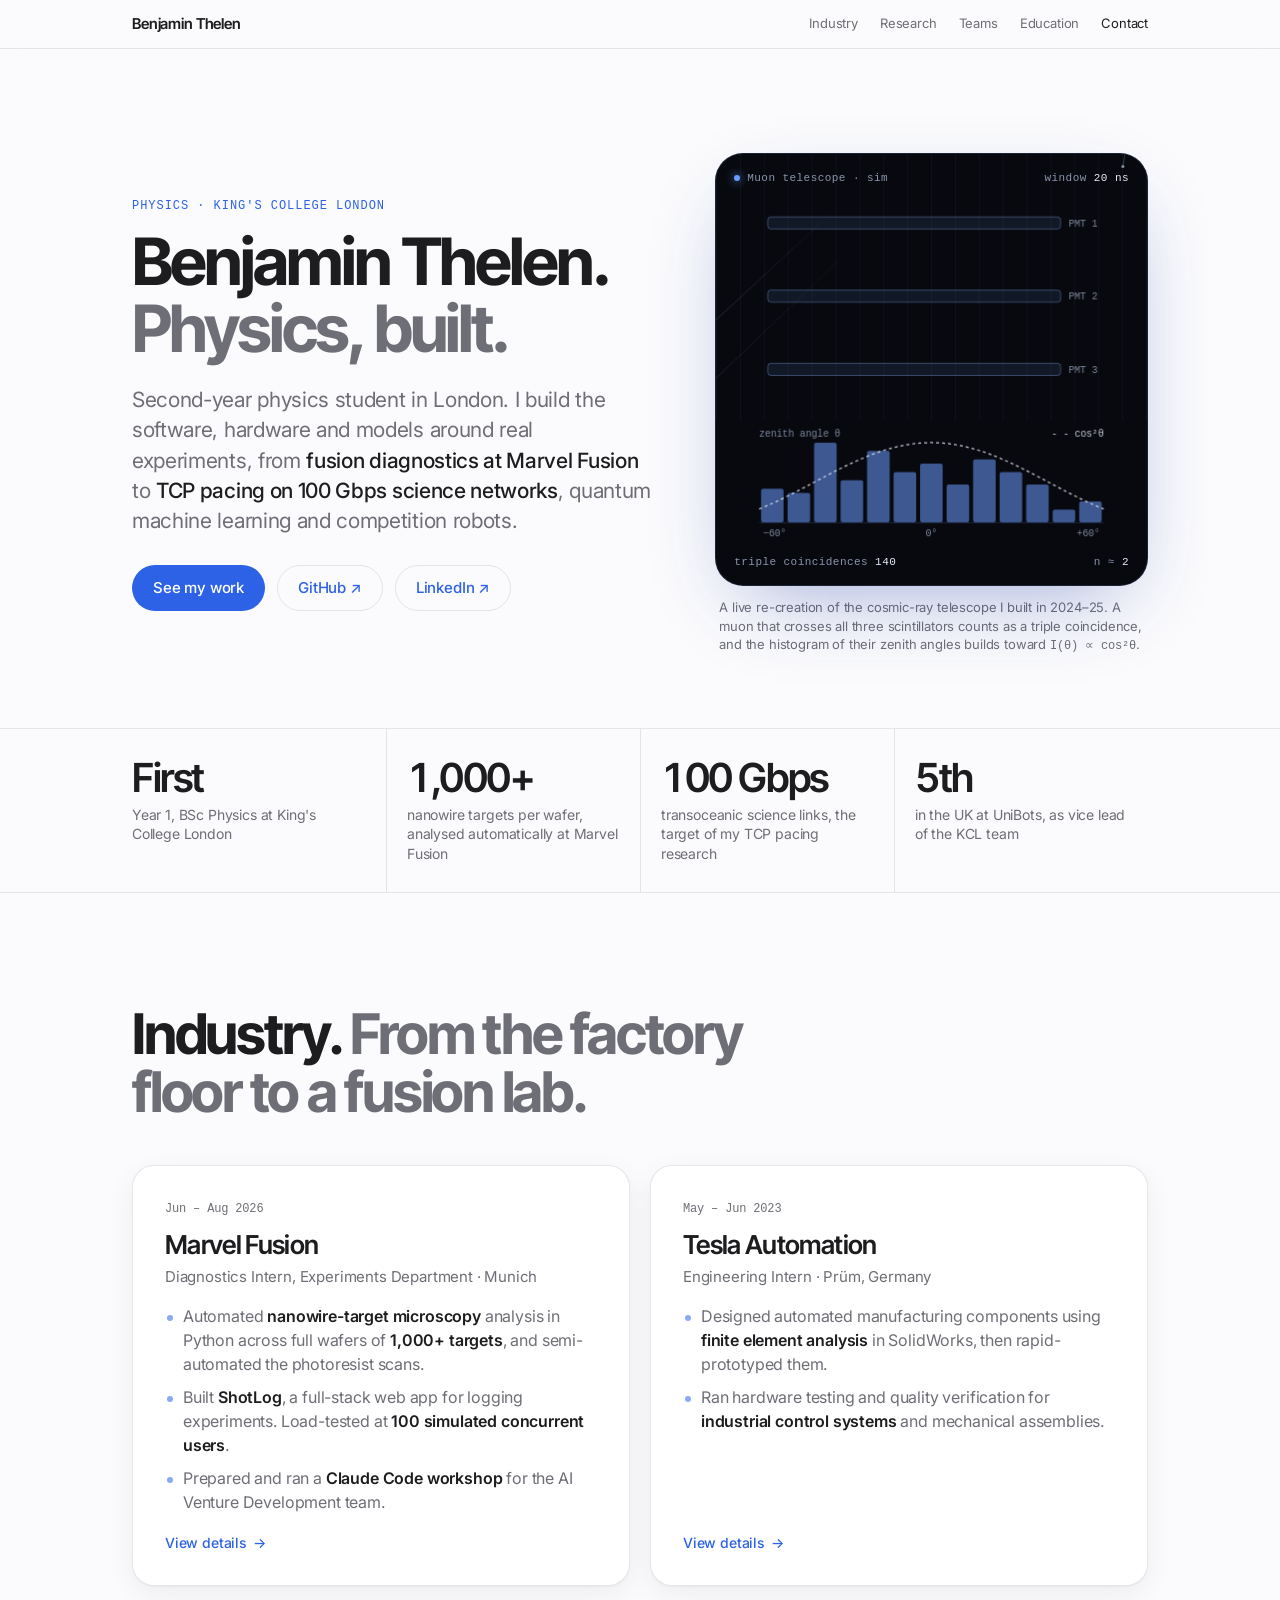
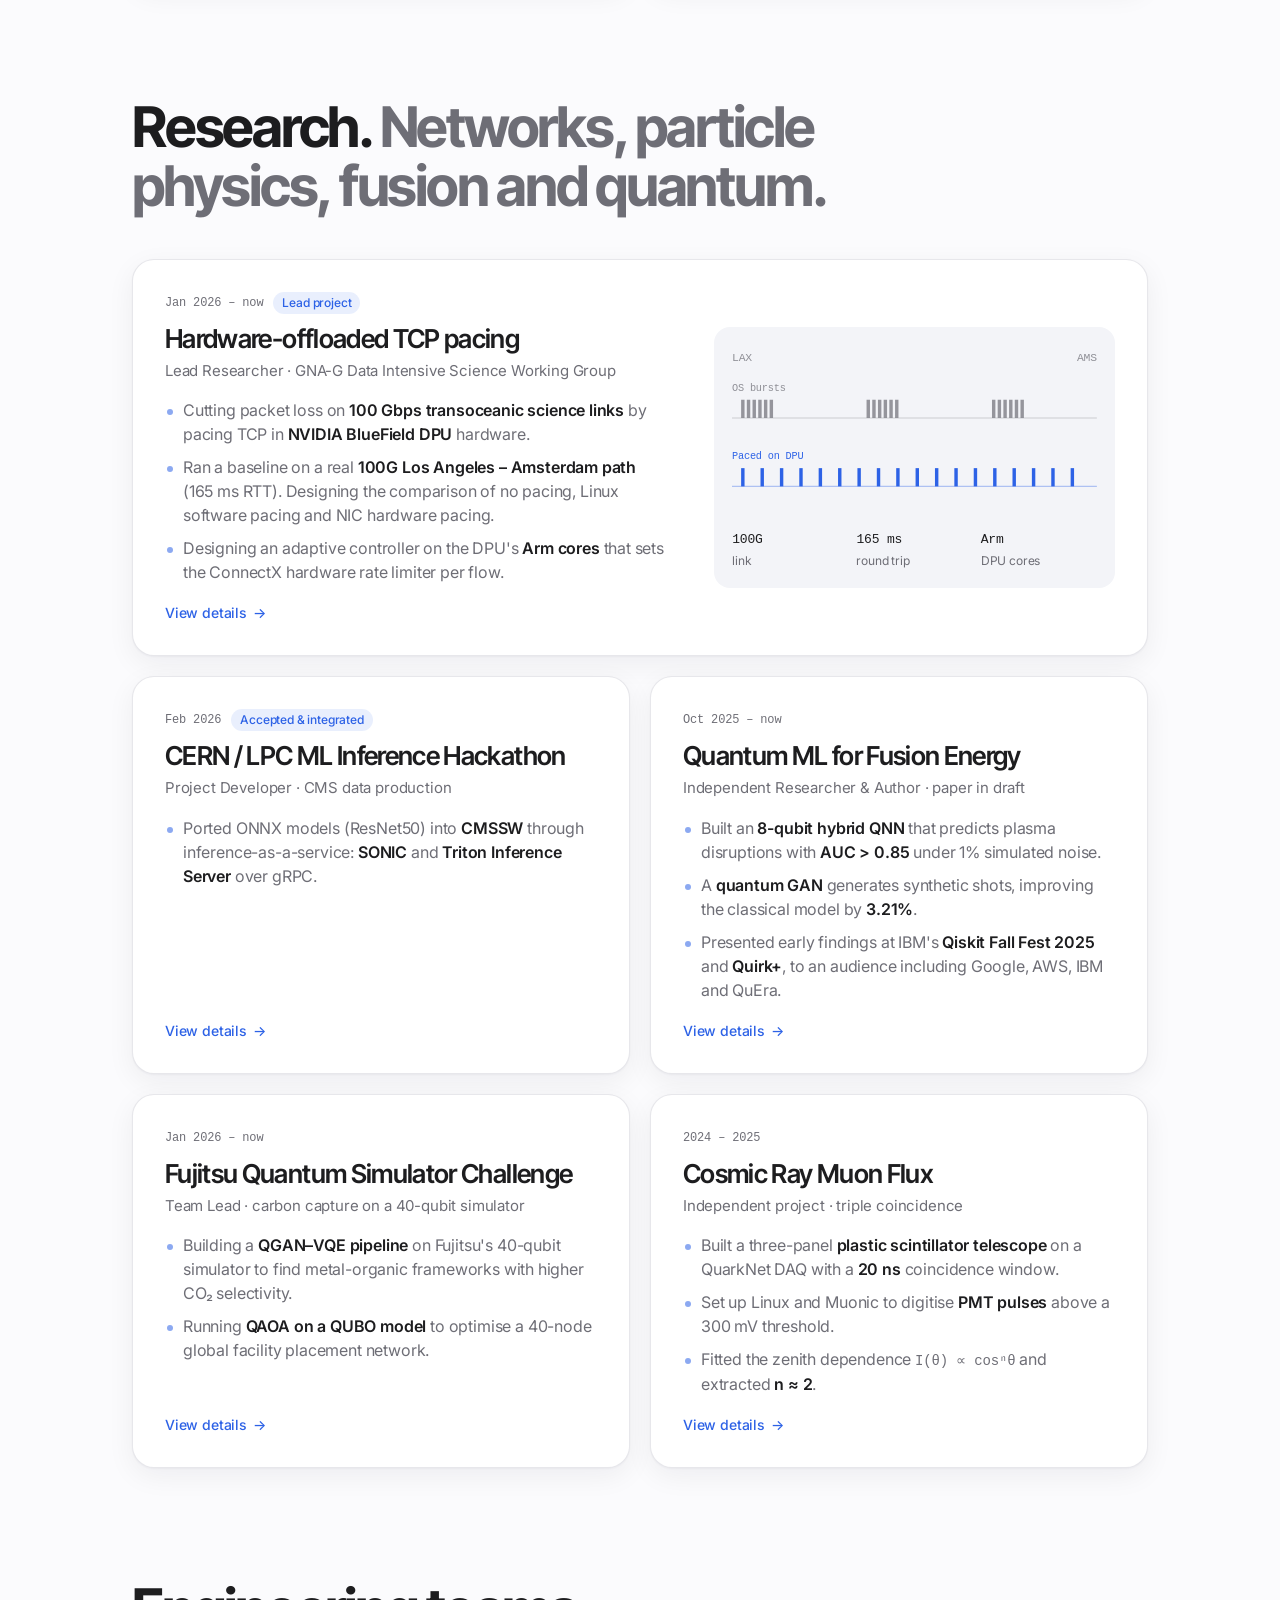
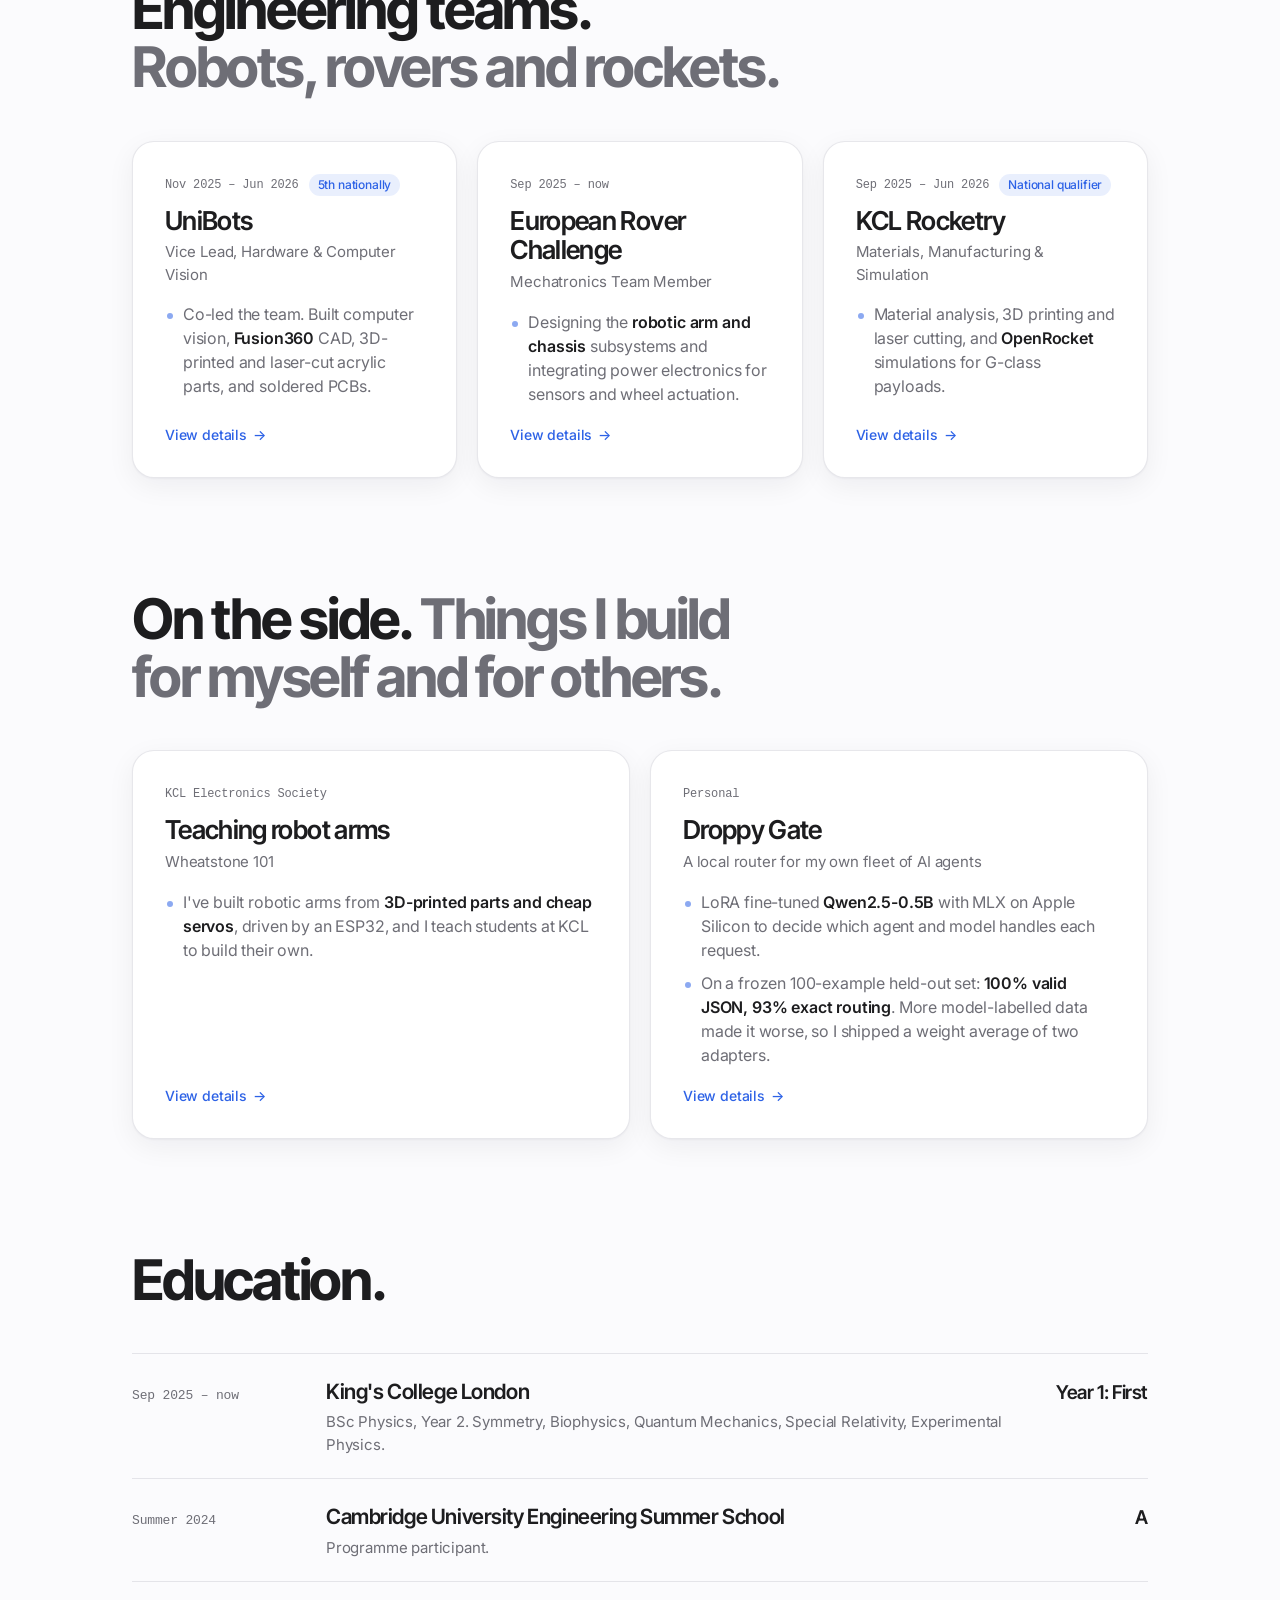
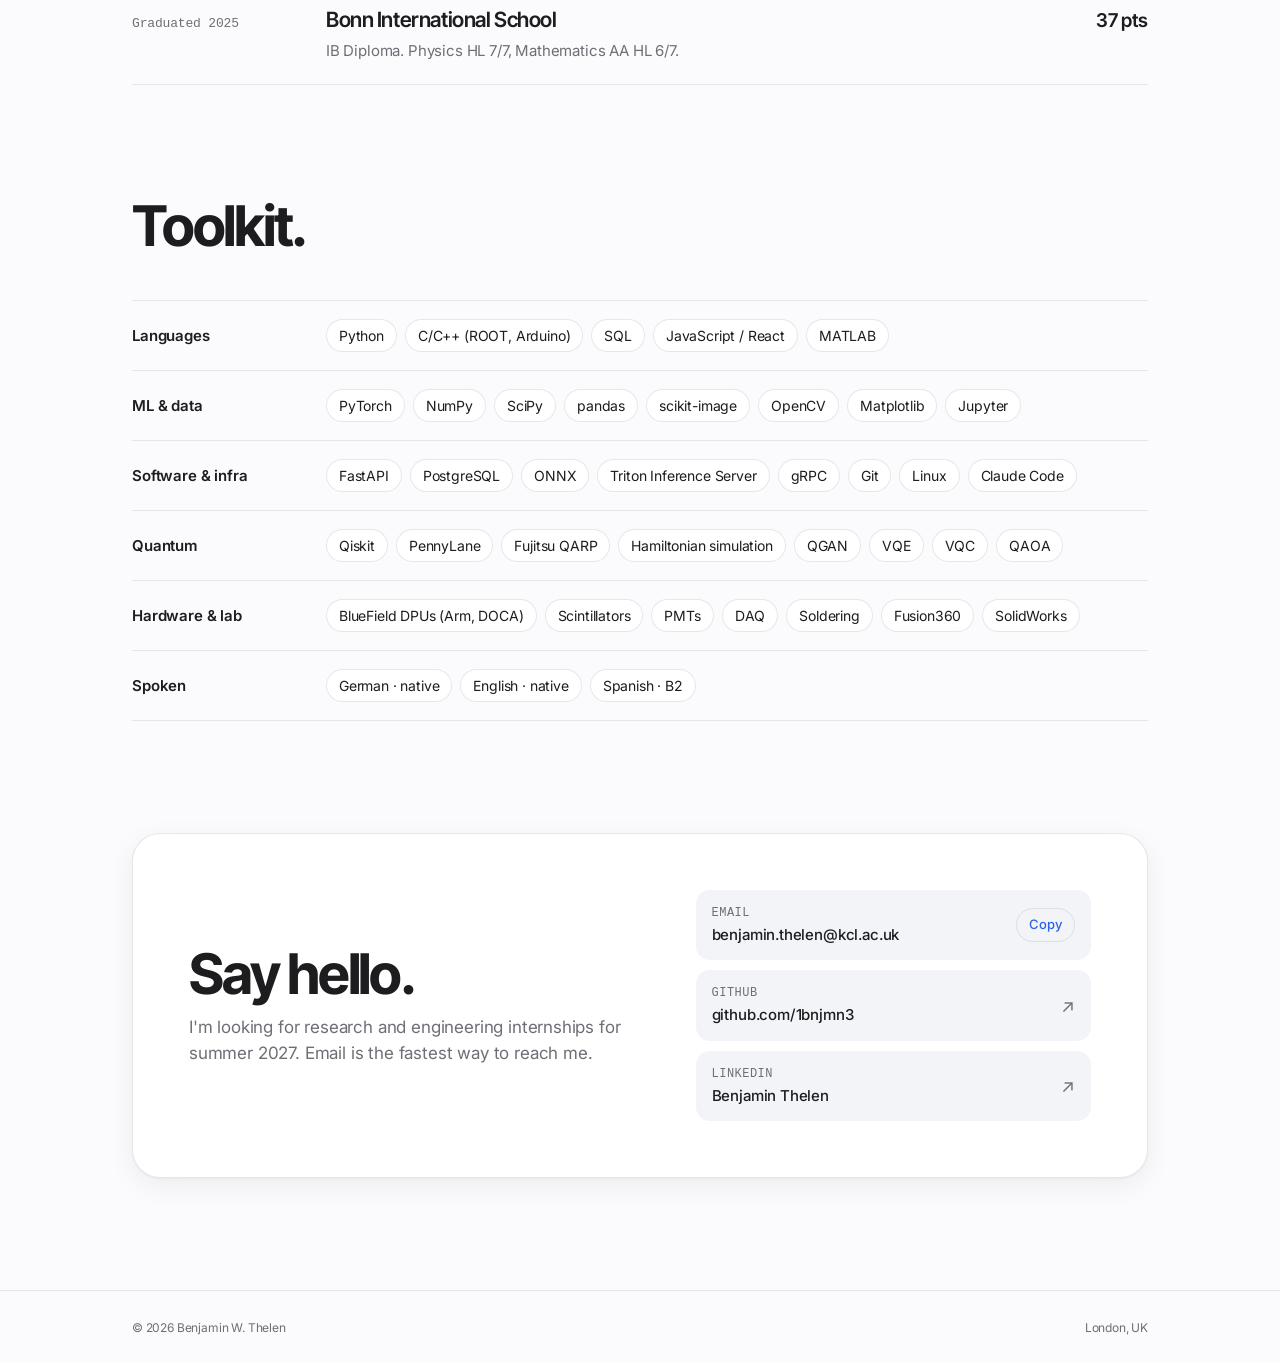
==== commit f80af029: "Add clickable project detail pages with animations Each industry, research, teams and side-project c" ====
--- a/index.html
+++ b/index.html
@@ -14,275 +14,7 @@
 <link rel="preconnect" href="https://fonts.googleapis.com">
 <link rel="preconnect" href="https://fonts.gstatic.com" crossorigin>
 <link rel="stylesheet" href="https://fonts.googleapis.com/css2?family=Inter:wght@400;500;600&family=Inter+Tight:wght@600;700&display=swap">
-<style>
-body { margin: 0; } img { max-width: 100%; } [hidden] { display: none !important; }
-/* Layout: Apple-style product page. One sticky glass nav, a hero with a live
-   muon-telescope detector panel, then calm two-tone section headlines over
-   white/black surfaces. The detector panel is the single loud element. */
-:root {
-  --bg: #fbfbfd;
-  --surface: #ffffff;
-  --surface-2: #f3f4f8;
-  --fg: #1d1d1f;
-  --fg-2: #6e6e76;
-  --line: rgba(20, 24, 60, 0.10);
-  --accent: #2d62e6;          /* scintillator blue */
-  --accent-soft: rgba(45, 98, 230, 0.10);
-  --nav: rgba(251, 251, 253, 0.74);
-  --shadow: 0 1px 2px rgba(10, 14, 40, 0.04), 0 8px 28px rgba(10, 14, 40, 0.06);
-  --panel: #07090e;           /* detector panel: dark in both themes by design */
-  --panel-line: rgba(140, 170, 255, 0.16);
-  --panel-fg: #e7ecf7;
-  --panel-fg-2: #8b95ad;
-
-  --display: -apple-system, BlinkMacSystemFont, "SF Pro Display", "Inter Tight", "Helvetica Neue", Arial, sans-serif;
-  --text: -apple-system, BlinkMacSystemFont, "SF Pro Text", "Inter", "Helvetica Neue", Arial, sans-serif;
-  --mono: ui-monospace, "SF Mono", Menlo, Consolas, monospace;
-
-  --radius: 22px;
-  --max: 1080px;
-}
-@media (prefers-color-scheme: dark) {
-  :root:not([data-theme="light"]) {
-    --bg: #000000;
-    --surface: #111114;
-    --surface-2: #1b1c21;
-    --fg: #f5f5f7;
-    --fg-2: #a1a1aa;
-    --line: rgba(255, 255, 255, 0.12);
-    --accent: #6c9bff;
-    --accent-soft: rgba(108, 155, 255, 0.14);
-    --nav: rgba(0, 0, 0, 0.66);
-    --shadow: none;
-    --panel: #0a0c12;
-    --panel-line: rgba(140, 170, 255, 0.18);
-    color-scheme: dark;
-  }
-}
-:root[data-theme="dark"] {
-  --bg: #000000;
-  --surface: #111114;
-  --surface-2: #1b1c21;
-  --fg: #f5f5f7;
-  --fg-2: #a1a1aa;
-  --line: rgba(255, 255, 255, 0.12);
-  --accent: #6c9bff;
-  --accent-soft: rgba(108, 155, 255, 0.14);
-  --nav: rgba(0, 0, 0, 0.66);
-  --shadow: none;
-  --panel: #0a0c12;
-  --panel-line: rgba(140, 170, 255, 0.18);
-  color-scheme: dark;
-}
-
-* { box-sizing: border-box; }
-html { scroll-behavior: smooth; scroll-padding-top: 64px; }
-@media (prefers-reduced-motion: reduce) { html { scroll-behavior: auto; } }
-body {
-  background: var(--bg);
-  color: var(--fg);
-  font-family: var(--text);
-  font-size: 17px;
-  line-height: 1.5;
-  letter-spacing: -0.01em;
-  -webkit-font-smoothing: antialiased;
-  overflow-x: hidden;
-}
-body::before {
-  content: ""; position: fixed; inset: 0 0 auto;
-  height: env(safe-area-inset-top, 0px); z-index: 10; background: var(--nav);
-}
-a { color: var(--accent); text-decoration: none; }
-a:hover { text-decoration: underline; text-underline-offset: 3px; }
-:focus-visible { outline: 2px solid var(--accent); outline-offset: 3px; border-radius: 6px; }
-strong { font-weight: 600; color: var(--fg); }
-
-.wrap {
-  max-width: var(--max);
-  margin: 0 auto;
-  padding-left: max(16px, env(safe-area-inset-left, 0px));
-  padding-right: max(16px, env(safe-area-inset-right, 0px));
-}
-@media (min-width: 720px) {
-  .wrap {
-    padding-left: max(32px, env(safe-area-inset-left, 0px));
-    padding-right: max(32px, env(safe-area-inset-right, 0px));
-  }
-}
-
-/* ---------- nav ---------- */
-.nav {
-  position: sticky; top: env(safe-area-inset-top, 0px); z-index: 20;
-  background: var(--nav);
-  -webkit-backdrop-filter: saturate(180%) blur(20px);
-  backdrop-filter: saturate(180%) blur(20px);
-  border-bottom: 1px solid var(--line);
-}
-.nav .wrap { display: flex; align-items: center; justify-content: space-between; gap: 16px; height: 48px; }
-.brand { font-family: var(--display); font-weight: 600; font-size: 15px; color: var(--fg); letter-spacing: -0.01em; white-space: nowrap; }
-.brand:hover { text-decoration: none; }
-.nav ul { display: flex; gap: 22px; list-style: none; margin: 0; padding: 0; font-size: 13px; }
-.nav ul a { color: var(--fg-2); }
-.nav ul a:hover, .nav ul a[aria-current="true"] { color: var(--fg); text-decoration: none; }
-@media (max-width: 680px) { .nav ul .opt { display: none; } .nav ul { gap: 16px; } }
-
-/* ---------- hero ---------- */
-.hero { padding-block: clamp(48px, 9vw, 104px) clamp(40px, 6vw, 72px); }
-.hero .wrap { display: grid; grid-template-columns: minmax(0, 1.2fr) minmax(0, 1fr); gap: clamp(32px, 5vw, 64px); align-items: center; }
-@media (max-width: 860px) { .hero .wrap { grid-template-columns: minmax(0, 1fr); } }
-.eyebrow {
-  font-family: var(--mono); font-size: 12px; letter-spacing: 0.08em; text-transform: uppercase;
-  color: var(--accent); margin: 0 0 14px;
-}
-h1 {
-  font-family: var(--display); font-weight: 700;
-  font-size: clamp(42px, 5.1vw, 66px); line-height: 1.02; letter-spacing: -0.045em;
-  margin: 0 0 22px; text-wrap: balance;
-}
-h1 .soft { color: var(--fg-2); }
-@media (min-width: 861px) { h1 span { white-space: nowrap; } }
-@media (max-width: 860px) { h1 { font-size: clamp(42px, 11vw, 72px); } }
-.lede { font-size: clamp(18px, 2vw, 21px); line-height: 1.45; color: var(--fg-2); max-width: 34em; margin: 0 0 28px; letter-spacing: -0.015em; }
-.lede strong { color: var(--fg); font-weight: 500; }
-.cta { display: flex; flex-wrap: wrap; gap: 12px; }
-.btn {
-  display: inline-flex; align-items: center; gap: 8px;
-  font-size: 15px; font-weight: 500; padding: 11px 20px; border-radius: 999px;
-  border: 1px solid transparent; transition: transform .15s ease, background .15s ease;
-}
-.btn:hover { text-decoration: none; }
-.btn:active { transform: scale(0.98); }
-.btn-primary { background: var(--accent); color: #fff; }
-.btn-primary:hover { filter: brightness(1.08); }
-.btn-ghost { color: var(--accent); border-color: var(--line); background: transparent; }
-.btn-ghost:hover { background: var(--accent-soft); }
-
-/* detector panel */
-.detector {
-  margin: 0; position: relative; border-radius: 28px; overflow: hidden;
-  background: var(--panel); border: 1px solid var(--panel-line);
-  aspect-ratio: 1 / 1; max-width: 100%;
-  box-shadow: 0 30px 80px -30px rgba(30, 60, 160, 0.45);
-}
-.detector canvas { position: absolute; inset: 0; width: 100%; height: 100%; display: block; }
-.readout {
-  position: absolute; left: 18px; right: 18px; display: flex; justify-content: space-between; gap: 12px;
-  font-family: var(--mono); font-size: 11px; letter-spacing: 0.04em; color: var(--panel-fg-2);
-  pointer-events: none;
-}
-.readout.top { top: 16px; }
-.readout.bottom { bottom: 14px; }
-.readout b { color: var(--panel-fg); font-weight: 500; font-variant-numeric: tabular-nums; }
-.live { display: inline-flex; align-items: center; gap: 7px; }
-.live::before { content: ""; width: 6px; height: 6px; border-radius: 50%; background: #6c9bff; box-shadow: 0 0 10px #6c9bff; }
-.fig-cap { font-size: 13px; color: var(--fg-2); margin: 12px 4px 0; line-height: 1.45; }
-.fig-cap code { font-family: var(--mono); font-size: 12px; }
-
-/* ---------- stats ---------- */
-.stats { border-block: 1px solid var(--line); }
-.stats .wrap { display: grid; grid-template-columns: repeat(4, minmax(0, 1fr)); }
-.stat { padding-block: 28px; padding-inline: 20px; border-left: 1px solid var(--line); min-width: 0; }
-.stat:first-child { border-left: 0; padding-left: 0; }
-.stat .n { font-family: var(--display); font-weight: 600; font-size: clamp(28px, 3.4vw, 40px); letter-spacing: -0.035em; line-height: 1.05; font-variant-numeric: tabular-nums; }
-.stat .l { font-size: 14px; color: var(--fg-2); margin-top: 6px; line-height: 1.4; }
-@media (max-width: 820px) {
-  .stats .wrap { grid-template-columns: repeat(2, minmax(0, 1fr)); }
-  .stat { padding-inline: 16px; }
-  .stat:nth-child(odd) { border-left: 0; padding-left: 0; }
-  .stat:nth-child(n+3) { border-top: 1px solid var(--line); }
-}
-
-/* ---------- sections ---------- */
-section.block { padding-block: clamp(64px, 9vw, 112px) 0; }
-section.block:last-of-type { padding-bottom: clamp(64px, 9vw, 112px); }
-h2 {
-  font-family: var(--display); font-weight: 700;
-  font-size: clamp(34px, 5.2vw, 56px); line-height: 1.04; letter-spacing: -0.04em;
-  margin: 0 0 clamp(28px, 4vw, 44px); max-width: 18em; text-wrap: balance;
-}
-h2 .soft { color: var(--fg-2); }
-
-.grid { display: grid; gap: 20px; grid-template-columns: repeat(2, minmax(0, 1fr)); }
-.grid.three { grid-template-columns: repeat(3, minmax(0, 1fr)); }
-@media (max-width: 900px) { .grid.three { grid-template-columns: minmax(0, 1fr); } }
-@media (max-width: 760px) { .grid { grid-template-columns: minmax(0, 1fr); } }
-.span-2 { grid-column: 1 / -1; }
-
-.card {
-  background: var(--surface); border-radius: var(--radius); padding: clamp(22px, 3vw, 32px);
-  box-shadow: var(--shadow); border: 1px solid var(--line); min-width: 0;
-  display: flex; flex-direction: column; gap: 14px;
-}
-.meta { display: flex; align-items: center; gap: 10px; flex-wrap: wrap; min-height: 22px; margin-bottom: -4px; }
-.badge { font-size: 12px; font-weight: 500; color: var(--accent); background: var(--accent-soft); padding: 2px 9px; border-radius: 999px; white-space: nowrap; }
-.card h3 { font-family: var(--display); font-weight: 600; font-size: clamp(21px, 2.3vw, 26px); letter-spacing: -0.025em; line-height: 1.15; margin: 0; }
-.when { font-family: var(--mono); font-size: 12px; color: var(--fg-2); white-space: nowrap; font-variant-numeric: tabular-nums; }
-.role { font-size: 15px; color: var(--fg-2); margin: -8px 0 2px; }
-.card ul { margin: 0; padding: 0; list-style: none; display: grid; gap: 9px; }
-.card li { position: relative; padding-left: 18px; font-size: 16px; line-height: 1.5; color: var(--fg-2); }
-.card li strong { color: var(--fg); }
-.card li::before { content: ""; position: absolute; left: 2px; top: 0.68em; width: 6px; height: 6px; border-radius: 50%; background: var(--accent); opacity: 0.55; }
-
-/* featured card */
-.card.feature { background: var(--surface); }
-.feature-body { display: grid; grid-template-columns: minmax(0, 1.3fr) minmax(0, 1fr); gap: 28px; align-items: center; }
-@media (max-width: 760px) { .feature-body { grid-template-columns: minmax(0, 1fr); } }
-
-/* path diagram for GNA-G */
-.path { border-radius: 16px; background: var(--surface-2); padding: 18px; display: grid; gap: 14px; min-width: 0; }
-.path svg { width: 100%; height: auto; display: block; }
-.path .legend { display: grid; grid-template-columns: repeat(3, minmax(0, 1fr)); gap: 8px; font-size: 12px; color: var(--fg-2); }
-.path .legend div { display: grid; gap: 2px; }
-.path .legend b { font-family: var(--mono); font-weight: 500; font-size: 13px; color: var(--fg); font-variant-numeric: tabular-nums; }
-
-/* education timeline */
-.timeline { list-style: none; margin: 0; padding: 0; border-top: 1px solid var(--line); }
-.timeline li { display: grid; grid-template-columns: 170px minmax(0, 1fr) auto; gap: 8px 24px; padding-block: 22px; border-bottom: 1px solid var(--line); align-items: baseline; }
-.timeline .when { font-size: 13px; }
-.timeline h3 { font-family: var(--display); font-size: 21px; font-weight: 600; letter-spacing: -0.02em; margin: 0 0 4px; }
-.timeline p { margin: 0; color: var(--fg-2); font-size: 15px; }
-.timeline .grade { font-family: var(--display); font-weight: 600; font-size: 19px; letter-spacing: -0.02em; text-align: right; white-space: nowrap; }
-@media (max-width: 680px) {
-  .timeline li { grid-template-columns: minmax(0, 1fr) auto; }
-  .timeline .when { grid-column: 1 / -1; }
-}
-
-/* toolkit */
-.kit { display: grid; gap: 0; border-top: 1px solid var(--line); }
-.kit-row { display: grid; grid-template-columns: 170px minmax(0, 1fr); gap: 10px 24px; padding-block: 18px; border-bottom: 1px solid var(--line); align-items: baseline; }
-.kit-row h3 { margin: 0; font-size: 15px; font-weight: 600; letter-spacing: -0.01em; }
-.chips { display: flex; flex-wrap: wrap; gap: 8px; }
-.chip { font-size: 14px; padding: 5px 12px; border-radius: 999px; border: 1px solid var(--line); color: var(--fg); background: var(--surface); }
-@media (max-width: 600px) { .kit-row { grid-template-columns: minmax(0, 1fr); } }
-
-/* contact */
-.contact { text-align: left; }
-.contact-card {
-  border-radius: 28px; padding: clamp(28px, 5vw, 56px); background: var(--surface); border: 1px solid var(--line);
-  box-shadow: var(--shadow); display: grid; grid-template-columns: minmax(0, 1.2fr) minmax(0, 1fr); gap: 32px; align-items: center;
-}
-@media (max-width: 760px) { .contact-card { grid-template-columns: minmax(0, 1fr); } }
-.contact-card h2 { margin-bottom: 12px; }
-.contact-card p { color: var(--fg-2); margin: 0; max-width: 32em; }
-.links { display: grid; gap: 10px; }
-.link-row {
-  display: flex; align-items: center; justify-content: space-between; gap: 12px; min-width: 0;
-  padding: 14px 16px; border-radius: 14px; background: var(--surface-2); color: var(--fg);
-}
-.link-row:hover { text-decoration: none; background: var(--accent-soft); }
-.link-row .k { font-size: 12px; color: var(--fg-2); font-family: var(--mono); letter-spacing: 0.04em; text-transform: uppercase; }
-.link-row .v { font-size: 15px; font-weight: 500; overflow-wrap: anywhere; user-select: all; }
-.link-row .stack { display: grid; gap: 2px; min-width: 0; }
-.copy {
-  font: inherit; font-size: 13px; font-weight: 500; color: var(--accent); background: transparent;
-  border: 1px solid var(--line); border-radius: 999px; padding: 6px 12px; cursor: pointer; white-space: nowrap;
-}
-.copy:hover { background: var(--accent-soft); }
-.arrow { color: var(--fg-2); font-size: 18px; }
-
-footer { padding-block: 28px calc(28px + env(safe-area-inset-bottom, 0px)); border-top: 1px solid var(--line); color: var(--fg-2); font-size: 12px; }
-footer .wrap { display: flex; justify-content: space-between; gap: 12px; flex-wrap: wrap; }
-</style>
+<link rel="stylesheet" href="assets/style.css">
 </head>
 <body>
 <nav class="nav" aria-label="Sections">
@@ -336,25 +68,27 @@
     <div class="wrap">
       <h2>Industry. <span class="soft">From the factory floor to a fusion lab.</span></h2>
       <div class="grid">
-        <article class="card">
+        <a class="card" href="projects/marvel-fusion.html" aria-labelledby="card-marvel-fusion">
           <div class="meta"><span class="when">Jun – Aug 2026</span></div>
-          <h3>Marvel Fusion</h3>
+          <h3 id="card-marvel-fusion">Marvel Fusion</h3>
           <p class="role">Diagnostics Intern, Experiments Department · Munich</p>
           <ul>
             <li>Automated <strong>nanowire-target microscopy</strong> analysis in Python across full wafers of <strong>1,000+ targets</strong>, and semi-automated the photoresist scans.</li>
             <li>Built <strong>ShotLog</strong>, a full-stack web app for logging experiments. Load-tested at <strong>100 simulated concurrent users</strong>.</li>
             <li>Prepared and ran a <strong>Claude Code workshop</strong> for the AI Venture Development team.</li>
           </ul>
-        </article>
-        <article class="card">
+          <span class="card-open" aria-hidden="true">View details</span>
+        </a>
+        <a class="card" href="projects/tesla-automation.html" aria-labelledby="card-tesla-automation">
           <div class="meta"><span class="when">May – Jun 2023</span></div>
-          <h3>Tesla Automation</h3>
+          <h3 id="card-tesla-automation">Tesla Automation</h3>
           <p class="role">Engineering Intern · Prüm, Germany</p>
           <ul>
             <li>Designed automated manufacturing components using <strong>finite element analysis</strong> in SolidWorks, then rapid-prototyped them.</li>
             <li>Ran hardware testing and quality verification for <strong>industrial control systems</strong> and mechanical assemblies.</li>
           </ul>
-        </article>
+          <span class="card-open" aria-hidden="true">View details</span>
+        </a>
       </div>
     </div>
   </section>
@@ -364,17 +98,18 @@
     <div class="wrap">
       <h2>Research. <span class="soft">Networks, particle physics, fusion and quantum.</span></h2>
       <div class="grid">
-        <article class="card feature span-2">
+        <a class="card feature span-2" href="projects/tcp-pacing.html" aria-labelledby="card-tcp-pacing">
           <div class="feature-body">
             <div style="display:grid; gap:14px; min-width:0">
               <div class="meta"><span class="when">Jan 2026 – now</span><span class="badge">Lead project</span></div>
-              <h3>Hardware-offloaded TCP pacing</h3>
+              <h3 id="card-tcp-pacing">Hardware-offloaded TCP pacing</h3>
               <p class="role">Lead Researcher · GNA-G Data Intensive Science Working Group</p>
               <ul>
                 <li>Cutting packet loss on <strong>100&nbsp;Gbps transoceanic science links</strong> by pacing TCP in <strong>NVIDIA BlueField DPU</strong> hardware.</li>
                 <li>Ran a baseline on a real <strong>100G Los Angeles – Amsterdam path</strong> (165&nbsp;ms RTT). Designing the comparison of no pacing, Linux software pacing and NIC hardware pacing.</li>
                 <li>Designing an adaptive controller on the DPU's <strong>Arm cores</strong> that sets the ConnectX hardware rate limiter per flow.</li>
               </ul>
+              <span class="card-open" aria-hidden="true">View details</span>
             </div>
             <div class="path" aria-label="Diagram of paced versus bursty traffic on the LA to Amsterdam path">
               <svg viewBox="0 0 320 150" role="img" aria-labelledby="pathTitle">
@@ -405,48 +140,52 @@
               </div>
             </div>
           </div>
-        </article>
-
-        <article class="card">
+        </a>
+
+        <a class="card" href="projects/cern-lpc-ml-hackathon.html" aria-labelledby="card-cern-lpc-ml-hackathon">
           <div class="meta"><span class="when">Feb 2026</span><span class="badge">Accepted &amp; integrated</span></div>
-          <h3>CERN / LPC ML Inference Hackathon</h3>
+          <h3 id="card-cern-lpc-ml-hackathon">CERN / LPC ML Inference Hackathon</h3>
           <p class="role">Project Developer · CMS data production</p>
           <ul>
             <li>Ported ONNX models (ResNet50) into <strong>CMSSW</strong> through inference-as-a-service: <strong>SONIC</strong> and <strong>Triton Inference Server</strong> over gRPC.</li>
           </ul>
-        </article>
-
-        <article class="card">
+          <span class="card-open" aria-hidden="true">View details</span>
+        </a>
+
+        <a class="card" href="projects/quantum-ml-fusion.html" aria-labelledby="card-quantum-ml-fusion">
           <div class="meta"><span class="when">Oct 2025 – now</span></div>
-          <h3>Quantum ML for Fusion Energy</h3>
+          <h3 id="card-quantum-ml-fusion">Quantum ML for Fusion Energy</h3>
           <p class="role">Independent Researcher &amp; Author · paper in draft</p>
           <ul>
             <li>Built an <strong>8-qubit hybrid QNN</strong> that predicts plasma disruptions with <strong>AUC &gt; 0.85</strong> under 1% simulated noise.</li>
             <li>A <strong>quantum GAN</strong> generates synthetic shots, improving the classical model by <strong>3.21%</strong>.</li>
             <li>Presented early findings at IBM's <strong>Qiskit Fall Fest 2025</strong> and <strong>Quirk+</strong>, to an audience including Google, AWS, IBM and QuEra.</li>
           </ul>
-        </article>
-
-        <article class="card">
+          <span class="card-open" aria-hidden="true">View details</span>
+        </a>
+
+        <a class="card" href="projects/fujitsu-quantum-simulator.html" aria-labelledby="card-fujitsu-quantum-simulator">
           <div class="meta"><span class="when">Jan 2026 – now</span></div>
-          <h3>Fujitsu Quantum Simulator Challenge</h3>
+          <h3 id="card-fujitsu-quantum-simulator">Fujitsu Quantum Simulator Challenge</h3>
           <p class="role">Team Lead · carbon capture on a 40-qubit simulator</p>
           <ul>
             <li>Building a <strong>QGAN–VQE pipeline</strong> on Fujitsu's 40-qubit simulator to find metal-organic frameworks with higher CO₂ selectivity.</li>
             <li>Running <strong>QAOA on a QUBO model</strong> to optimise a 40-node global facility placement network.</li>
           </ul>
-        </article>
-
-        <article class="card">
+          <span class="card-open" aria-hidden="true">View details</span>
+        </a>
+
+        <a class="card" href="projects/cosmic-ray-muon-flux.html" aria-labelledby="card-cosmic-ray-muon-flux">
           <div class="meta"><span class="when">2024 – 2025</span></div>
-          <h3>Cosmic Ray Muon Flux</h3>
+          <h3 id="card-cosmic-ray-muon-flux">Cosmic Ray Muon Flux</h3>
           <p class="role">Independent project · triple coincidence</p>
           <ul>
             <li>Built a three-panel <strong>plastic scintillator telescope</strong> on a QuarkNet DAQ with a <strong>20&nbsp;ns</strong> coincidence window.</li>
             <li>Set up Linux and Muonic to digitise <strong>PMT pulses</strong> above a 300&nbsp;mV threshold.</li>
             <li>Fitted the zenith dependence <span style="font-family:var(--mono);font-size:14px">I(θ) ∝ cosⁿθ</span> and extracted <strong>n ≈ 2</strong>.</li>
           </ul>
-        </article>
+          <span class="card-open" aria-hidden="true">View details</span>
+        </a>
       </div>
     </div>
   </section>
@@ -456,30 +195,33 @@
     <div class="wrap">
       <h2>Engineering teams. <span class="soft">Robots, rovers and rockets.</span></h2>
       <div class="grid three">
-        <article class="card">
+        <a class="card" href="projects/unibots.html" aria-labelledby="card-unibots">
           <div class="meta"><span class="when">Nov 2025 – Jun 2026</span><span class="badge">5th nationally</span></div>
-          <h3>UniBots</h3>
+          <h3 id="card-unibots">UniBots</h3>
           <p class="role">Vice Lead, Hardware &amp; Computer Vision</p>
           <ul>
             <li>Co-led the team. Built computer vision, <strong>Fusion360</strong> CAD, 3D-printed and laser-cut acrylic parts, and soldered PCBs.</li>
           </ul>
-        </article>
-        <article class="card">
+          <span class="card-open" aria-hidden="true">View details</span>
+        </a>
+        <a class="card" href="projects/european-rover-challenge.html" aria-labelledby="card-european-rover-challenge">
           <div class="meta"><span class="when">Sep 2025 – now</span></div>
-          <h3>European Rover Challenge</h3>
+          <h3 id="card-european-rover-challenge">European Rover Challenge</h3>
           <p class="role">Mechatronics Team Member</p>
           <ul>
             <li>Designing the <strong>robotic arm and chassis</strong> subsystems and integrating power electronics for sensors and wheel actuation.</li>
           </ul>
-        </article>
-        <article class="card">
+          <span class="card-open" aria-hidden="true">View details</span>
+        </a>
+        <a class="card" href="projects/kcl-rocketry.html" aria-labelledby="card-kcl-rocketry">
           <div class="meta"><span class="when">Sep 2025 – Jun 2026</span><span class="badge">National qualifier</span></div>
-          <h3>KCL Rocketry</h3>
+          <h3 id="card-kcl-rocketry">KCL Rocketry</h3>
           <p class="role">Materials, Manufacturing &amp; Simulation</p>
           <ul>
             <li>Material analysis, 3D printing and laser cutting, and <strong>OpenRocket</strong> simulations for G-class payloads.</li>
           </ul>
-        </article>
+          <span class="card-open" aria-hidden="true">View details</span>
+        </a>
       </div>
     </div>
   </section>
@@ -489,23 +231,25 @@
     <div class="wrap">
       <h2>On the side. <span class="soft">Things I build for myself and for others.</span></h2>
       <div class="grid">
-        <article class="card">
+        <a class="card" href="projects/teaching-robot-arms.html" aria-labelledby="card-teaching-robot-arms">
           <div class="meta"><span class="when">KCL Electronics Society</span></div>
-          <h3>Teaching robot arms</h3>
+          <h3 id="card-teaching-robot-arms">Teaching robot arms</h3>
           <p class="role">Wheatstone 101</p>
           <ul>
             <li>I've built robotic arms from <strong>3D-printed parts and cheap servos</strong>, driven by an ESP32, and I teach students at KCL to build their own.</li>
           </ul>
-        </article>
-        <article class="card">
+          <span class="card-open" aria-hidden="true">View details</span>
+        </a>
+        <a class="card" href="projects/droppy-gate.html" aria-labelledby="card-droppy-gate">
           <div class="meta"><span class="when">Personal</span></div>
-          <h3>Droppy Gate</h3>
+          <h3 id="card-droppy-gate">Droppy Gate</h3>
           <p class="role">A local router for my own fleet of AI agents</p>
           <ul>
             <li>LoRA fine-tuned <strong>Qwen2.5-0.5B</strong> with MLX on Apple Silicon to decide which agent and model handles each request.</li>
             <li>On a frozen 100-example held-out set: <strong>100% valid JSON, 93% exact routing</strong>. More model-labelled data made it worse, so I shipped a weight average of two adapters.</li>
           </ul>
-        </article>
+          <span class="card-open" aria-hidden="true">View details</span>
+        </a>
       </div>
     </div>
   </section>
@@ -581,222 +325,7 @@
   </div>
 </footer>
 
-<script>
-(() => {
-  /* ---------- copy email ---------- */
-  const btn = document.getElementById('copyBtn');
-  const email = document.getElementById('email');
-  btn.addEventListener('click', () => {
-    const done = () => { btn.textContent = 'Copied'; setTimeout(() => (btn.textContent = 'Copy'), 1600); };
-    const fallback = () => {
-      const r = document.createRange(); r.selectNodeContents(email);
-      const s = getSelection(); s.removeAllRanges(); s.addRange(r);
-      btn.textContent = 'Selected';
-      setTimeout(() => (btn.textContent = 'Copy'), 1600);
-    };
-    try {
-      if (navigator.clipboard && navigator.clipboard.writeText) {
-        navigator.clipboard.writeText(email.textContent.trim()).then(done, fallback);
-      } else fallback();
-    } catch (e) { fallback(); }
-  });
-
-  /* ---------- nav: mark the section in view ---------- */
-  const navLinks = new Map([...document.querySelectorAll('.nav ul a')].map(a => [a.getAttribute('href').slice(1), a]));
-  if ('IntersectionObserver' in window) {
-    const io = new IntersectionObserver(es => es.forEach(e => {
-      if (!e.isIntersecting) return;
-      navLinks.forEach(a => a.removeAttribute('aria-current'));
-      const a = navLinks.get(e.target.id); if (a) a.setAttribute('aria-current', 'true');
-    }), { rootMargin: '-45% 0px -50% 0px' });
-    document.querySelectorAll('main section[id]').forEach(sec => io.observe(sec));
-  }
-
-  /* ---------- muon telescope simulation ---------- */
-  const canvas = document.getElementById('muons');
-  const fig = canvas.parentElement;
-  const ctx = canvas.getContext('2d');
-  const countEl = document.getElementById('coinc');
-  const reduce = matchMedia('(prefers-reduced-motion: reduce)').matches;
-
-  let W = 0, H = 0, dpr = 1;
-  const BINS = 13, TMAX = 1.15;               // zenith range ±66°
-  const hist = new Array(BINS).fill(0);
-  let coincidences = 0;
-  const flash = [0, 0, 0];
-  const tracks = [];
-
-  function geom() {
-    const x0 = W * 0.12, x1 = W * (W < 480 ? 0.80 : 0.86);
-    const ys = [H * 0.16, H * 0.33, H * 0.50];
-    const th = Math.max(7, H * 0.028);
-    return { x0, x1, ys, th, end: H * 0.62, hx0: W * 0.10, hx1: W * 0.90, hy0: H * 0.67, hy1: H * 0.855 };
-  }
-
-  function sampleTheta() {
-    // rejection sample I(θ) ∝ cos²θ
-    for (;;) {
-      const t = (Math.random() * 2 - 1) * TMAX;
-      if (Math.random() < Math.cos(t) ** 2) return t;
-    }
-  }
-
-  function makeTrack(g) {
-    const theta = sampleTheta();
-    const xm = W * (0.02 + Math.random() * 0.96);       // x where it crosses the middle panel
-    const slope = Math.tan(theta);
-    const xAt = y => xm + slope * (y - g.ys[1]);
-    const hits = g.ys.map(y => { const x = xAt(y); return x >= g.x0 && x <= g.x1; });
-    return { theta, xAt, hits, y: -20, passed: [false, false, false], dead: 0, triple: hits.every(Boolean) };
-  }
-
-  function addCoincidence(theta) {
-    coincidences++;
-    const b = Math.min(BINS - 1, Math.max(0, Math.floor((theta + TMAX) / (2 * TMAX) * BINS)));
-    hist[b]++;
-    countEl.textContent = coincidences.toLocaleString('en-GB');
-  }
-
-  // seed so the first frame already shows a filled histogram
-  function seed() {
-    const g = geom();
-    let n = 0;
-    while (n < 140) {
-      const t = makeTrack(g);
-      if (t.triple) { addCoincidence(t.theta); n++; }
-    }
-  }
-
-  function resize() {
-    const r = fig.getBoundingClientRect();
-    dpr = Math.min(2, window.devicePixelRatio || 1);
-    W = r.width; H = r.height;
-    canvas.width = Math.round(W * dpr); canvas.height = Math.round(H * dpr);
-    ctx.setTransform(dpr, 0, 0, dpr, 0, 0);
-    if (!running) draw(0);
-  }
-
-  function draw(dt) {
-    const g = geom();
-    ctx.clearRect(0, 0, W, H);
-
-    // faint grid
-    ctx.strokeStyle = 'rgba(140,170,255,0.06)'; ctx.lineWidth = 1;
-    for (let x = 0; x < W; x += 24) { ctx.beginPath(); ctx.moveTo(x + 0.5, 0); ctx.lineTo(x + 0.5, g.end); ctx.stroke(); }
-
-    // panels
-    g.ys.forEach((y, i) => {
-      const f = flash[i];
-      ctx.fillStyle = `rgba(108,155,255,${0.10 + f * 0.55})`;
-      ctx.strokeStyle = `rgba(150,185,255,${0.35 + f * 0.6})`;
-      if (f > 0.02) { ctx.shadowColor = 'rgba(108,155,255,0.9)'; ctx.shadowBlur = 24 * f; }
-      roundRect(g.x0, y - g.th / 2, g.x1 - g.x0, g.th, 3); ctx.fill(); ctx.stroke();
-      ctx.shadowBlur = 0;
-      ctx.fillStyle = 'rgba(139,149,173,0.9)';
-      ctx.font = '10px ui-monospace, "SF Mono", monospace';
-      ctx.fillText('PMT ' + (i + 1), g.x1 + 8, y + 3.5);
-    });
-
-    // tracks
-    for (const t of tracks) {
-      const yHead = Math.min(t.y, g.end);
-      const yTail = Math.max(-20, yHead - H * 0.55);
-      const alpha = t.dead ? Math.max(0, 1 - t.dead / 0.7) : 1;
-      if (alpha <= 0) continue;
-      const grad = ctx.createLinearGradient(t.xAt(yTail), yTail, t.xAt(yHead), yHead);
-      const col = t.triple ? '200,220,255' : '139,149,173';
-      grad.addColorStop(0, `rgba(${col},0)`);
-      grad.addColorStop(1, `rgba(${col},${(t.triple ? 0.95 : 0.45) * alpha})`);
-      ctx.strokeStyle = grad; ctx.lineWidth = t.triple ? 1.6 : 1;
-      ctx.beginPath(); ctx.moveTo(t.xAt(yTail), yTail); ctx.lineTo(t.xAt(yHead), yHead); ctx.stroke();
-      if (!t.dead && t.y < g.end) {
-        ctx.fillStyle = `rgba(${col},1)`;
-        ctx.beginPath(); ctx.arc(t.xAt(yHead), yHead, t.triple ? 2.2 : 1.5, 0, Math.PI * 2); ctx.fill();
-      }
-    }
-
-    // histogram
-    const max = Math.max(...hist, 1);
-    const bw = (g.hx1 - g.hx0) / BINS;
-    ctx.strokeStyle = 'rgba(140,170,255,0.18)';
-    ctx.beginPath(); ctx.moveTo(g.hx0, g.hy1 + 0.5); ctx.lineTo(g.hx1, g.hy1 + 0.5); ctx.stroke();
-    for (let i = 0; i < BINS; i++) {
-      const h = (hist[i] / max) * (g.hy1 - g.hy0);
-      ctx.fillStyle = 'rgba(108,155,255,0.55)';
-      roundRect(g.hx0 + i * bw + 2, g.hy1 - h, bw - 4, h, 2); ctx.fill();
-    }
-    // cos² reference, scaled to the tallest bin
-    ctx.strokeStyle = 'rgba(231,236,247,0.85)'; ctx.lineWidth = 1.25; ctx.setLineDash([3, 3]);
-    ctx.beginPath();
-    for (let k = 0; k <= 60; k++) {
-      const t = -TMAX + (2 * TMAX) * k / 60;
-      const x = g.hx0 + (t + TMAX) / (2 * TMAX) * (g.hx1 - g.hx0);
-      const y = g.hy1 - Math.cos(t) ** 2 * (g.hy1 - g.hy0);
-      k ? ctx.lineTo(x, y) : ctx.moveTo(x, y);
-    }
-    ctx.stroke(); ctx.setLineDash([]);
-    ctx.fillStyle = 'rgba(139,149,173,0.9)';
-    ctx.font = '10px ui-monospace, "SF Mono", monospace';
-    ctx.textAlign = 'center';
-    ctx.fillText('−60°', g.hx0 + (-1.047 + TMAX) / (2 * TMAX) * (g.hx1 - g.hx0), g.hy1 + 14);
-    ctx.fillText('0°', (g.hx0 + g.hx1) / 2, g.hy1 + 14);
-    ctx.fillText('+60°', g.hx0 + (1.047 + TMAX) / (2 * TMAX) * (g.hx1 - g.hx0), g.hy1 + 14);
-    ctx.textAlign = 'start';
-    ctx.fillText('zenith angle θ', g.hx0, g.hy0 - 6);
-    ctx.textAlign = 'end';
-    ctx.fillStyle = 'rgba(231,236,247,0.85)';
-    ctx.fillText('- - cos²θ', g.hx1, g.hy0 - 6);
-    ctx.textAlign = 'start';
-  }
-
-  function roundRect(x, y, w, h, r) {
-    ctx.beginPath();
-    ctx.moveTo(x + r, y); ctx.arcTo(x + w, y, x + w, y + h, r); ctx.arcTo(x + w, y + h, x, y + h, r);
-    ctx.arcTo(x, y + h, x, y, r); ctx.arcTo(x, y, x + w, y, r); ctx.closePath();
-  }
-
-  let last = 0, spawnAcc = 0, running = false, visible = true, raf = 0;
-  function step(ts) {
-    const dt = Math.min(0.05, (ts - (last || ts)) / 1000); last = ts;
-    const g = geom();
-    spawnAcc += dt;
-    if (spawnAcc > 0.42) { spawnAcc = Math.random() * 0.2; tracks.push(makeTrack(g)); }
-    const v = H * 1.5;
-    for (const t of tracks) {
-      if (t.dead) { t.dead += dt; continue; }
-      t.y += v * dt;
-      g.ys.forEach((y, i) => {
-        if (!t.passed[i] && t.y >= y) {
-          t.passed[i] = true;
-          if (t.hits[i]) flash[i] = 1;
-          if (i === 2 && t.triple) addCoincidence(t.theta);
-        }
-      });
-      if (t.y >= g.end) t.dead = 0.0001;
-    }
-    for (let i = tracks.length - 1; i >= 0; i--) if (tracks[i].dead > 0.7) tracks.splice(i, 1);
-    for (let i = 0; i < 3; i++) flash[i] = Math.max(0, flash[i] - dt * 3.2);
-    draw(dt);
-    raf = requestAnimationFrame(step);
-  }
-  function start() { if (running || reduce) return; running = true; last = 0; raf = requestAnimationFrame(step); }
-  function stop() { running = false; cancelAnimationFrame(raf); }
-
-  seed();
-  new ResizeObserver(resize).observe(fig);
-  resize();
-
-  if (reduce) {
-    // a still frame with a few frozen tracks
-    const g = geom();
-    for (let k = 0; k < 5; k++) { const t = makeTrack(g); t.y = g.end * (0.7 + Math.random() * 0.3); tracks.push(t); }
-    draw(0);
-  } else {
-    new IntersectionObserver(es => { visible = es[0].isIntersecting; visible && !document.hidden ? start() : stop(); }).observe(fig);
-    document.addEventListener('visibilitychange', () => { document.hidden ? stop() : (visible && start()); });
-    start();
-  }
-})();
-</script>
+<script src="assets/site.js"></script>
+<script src="assets/muons.js"></script>
 </body>
 </html>
--- a/assets/style.css
+++ b/assets/style.css
@@ -0,0 +1,389 @@
+body { margin: 0; } img { max-width: 100%; } [hidden] { display: none !important; }
+/* Layout: Apple-style product page. One sticky glass nav, a hero with a live
+   muon-telescope detector panel, then calm two-tone section headlines over
+   white/black surfaces. The detector panel is the single loud element. */
+:root {
+  --bg: #fbfbfd;
+  --surface: #ffffff;
+  --surface-2: #f3f4f8;
+  --fg: #1d1d1f;
+  --fg-2: #6e6e76;
+  --line: rgba(20, 24, 60, 0.10);
+  --accent: #2d62e6;          /* scintillator blue */
+  --accent-soft: rgba(45, 98, 230, 0.10);
+  --nav: rgba(251, 251, 253, 0.74);
+  --shadow: 0 1px 2px rgba(10, 14, 40, 0.04), 0 8px 28px rgba(10, 14, 40, 0.06);
+  --panel: #07090e;           /* detector panel: dark in both themes by design */
+  --panel-line: rgba(140, 170, 255, 0.16);
+  --panel-fg: #e7ecf7;
+  --panel-fg-2: #8b95ad;
+
+  --display: -apple-system, BlinkMacSystemFont, "SF Pro Display", "Inter Tight", "Helvetica Neue", Arial, sans-serif;
+  --text: -apple-system, BlinkMacSystemFont, "SF Pro Text", "Inter", "Helvetica Neue", Arial, sans-serif;
+  --mono: ui-monospace, "SF Mono", Menlo, Consolas, monospace;
+
+  --radius: 22px;
+  --max: 1080px;
+}
+@media (prefers-color-scheme: dark) {
+  :root:not([data-theme="light"]) {
+    --bg: #000000;
+    --surface: #111114;
+    --surface-2: #1b1c21;
+    --fg: #f5f5f7;
+    --fg-2: #a1a1aa;
+    --line: rgba(255, 255, 255, 0.12);
+    --accent: #6c9bff;
+    --accent-soft: rgba(108, 155, 255, 0.14);
+    --nav: rgba(0, 0, 0, 0.66);
+    --shadow: none;
+    --panel: #0a0c12;
+    --panel-line: rgba(140, 170, 255, 0.18);
+    color-scheme: dark;
+  }
+}
+:root[data-theme="dark"] {
+  --bg: #000000;
+  --surface: #111114;
+  --surface-2: #1b1c21;
+  --fg: #f5f5f7;
+  --fg-2: #a1a1aa;
+  --line: rgba(255, 255, 255, 0.12);
+  --accent: #6c9bff;
+  --accent-soft: rgba(108, 155, 255, 0.14);
+  --nav: rgba(0, 0, 0, 0.66);
+  --shadow: none;
+  --panel: #0a0c12;
+  --panel-line: rgba(140, 170, 255, 0.18);
+  color-scheme: dark;
+}
+
+* { box-sizing: border-box; }
+html { scroll-behavior: smooth; scroll-padding-top: 64px; }
+@media (prefers-reduced-motion: reduce) { html { scroll-behavior: auto; } }
+body {
+  background: var(--bg);
+  color: var(--fg);
+  font-family: var(--text);
+  font-size: 17px;
+  line-height: 1.5;
+  letter-spacing: -0.01em;
+  -webkit-font-smoothing: antialiased;
+  overflow-x: hidden;
+}
+body::before {
+  content: ""; position: fixed; inset: 0 0 auto;
+  height: env(safe-area-inset-top, 0px); z-index: 10; background: var(--nav);
+}
+a { color: var(--accent); text-decoration: none; }
+a:hover { text-decoration: underline; text-underline-offset: 3px; }
+:focus-visible { outline: 2px solid var(--accent); outline-offset: 3px; border-radius: 6px; }
+strong { font-weight: 600; color: var(--fg); }
+
+.wrap {
+  max-width: var(--max);
+  margin: 0 auto;
+  padding-left: max(16px, env(safe-area-inset-left, 0px));
+  padding-right: max(16px, env(safe-area-inset-right, 0px));
+}
+@media (min-width: 720px) {
+  .wrap {
+    padding-left: max(32px, env(safe-area-inset-left, 0px));
+    padding-right: max(32px, env(safe-area-inset-right, 0px));
+  }
+}
+
+/* ---------- nav ---------- */
+.nav {
+  position: sticky; top: env(safe-area-inset-top, 0px); z-index: 20;
+  background: var(--nav);
+  -webkit-backdrop-filter: saturate(180%) blur(20px);
+  backdrop-filter: saturate(180%) blur(20px);
+  border-bottom: 1px solid var(--line);
+}
+.nav .wrap { display: flex; align-items: center; justify-content: space-between; gap: 16px; height: 48px; }
+.brand { font-family: var(--display); font-weight: 600; font-size: 15px; color: var(--fg); letter-spacing: -0.01em; white-space: nowrap; }
+.brand:hover { text-decoration: none; }
+.nav ul { display: flex; gap: 22px; list-style: none; margin: 0; padding: 0; font-size: 13px; }
+.nav ul a { color: var(--fg-2); }
+.nav ul a:hover, .nav ul a[aria-current="true"] { color: var(--fg); text-decoration: none; }
+@media (max-width: 680px) { .nav ul .opt { display: none; } .nav ul { gap: 16px; } }
+
+/* ---------- hero ---------- */
+.hero { padding-block: clamp(48px, 9vw, 104px) clamp(40px, 6vw, 72px); }
+.hero .wrap { display: grid; grid-template-columns: minmax(0, 1.2fr) minmax(0, 1fr); gap: clamp(32px, 5vw, 64px); align-items: center; }
+@media (max-width: 860px) { .hero .wrap { grid-template-columns: minmax(0, 1fr); } }
+.eyebrow {
+  font-family: var(--mono); font-size: 12px; letter-spacing: 0.08em; text-transform: uppercase;
+  color: var(--accent); margin: 0 0 14px;
+}
+h1 {
+  font-family: var(--display); font-weight: 700;
+  font-size: clamp(42px, 5.1vw, 66px); line-height: 1.02; letter-spacing: -0.045em;
+  margin: 0 0 22px; text-wrap: balance;
+}
+h1 .soft { color: var(--fg-2); }
+@media (min-width: 861px) { h1 span { white-space: nowrap; } }
+@media (max-width: 860px) { h1 { font-size: clamp(42px, 11vw, 72px); } }
+.lede { font-size: clamp(18px, 2vw, 21px); line-height: 1.45; color: var(--fg-2); max-width: 34em; margin: 0 0 28px; letter-spacing: -0.015em; }
+.lede strong { color: var(--fg); font-weight: 500; }
+.cta { display: flex; flex-wrap: wrap; gap: 12px; }
+.btn {
+  display: inline-flex; align-items: center; gap: 8px;
+  font-size: 15px; font-weight: 500; padding: 11px 20px; border-radius: 999px;
+  border: 1px solid transparent; transition: transform .15s ease, background .15s ease;
+}
+.btn:hover { text-decoration: none; }
+.btn:active { transform: scale(0.98); }
+.btn-primary { background: var(--accent); color: #fff; }
+.btn-primary:hover { filter: brightness(1.08); }
+.btn-ghost { color: var(--accent); border-color: var(--line); background: transparent; }
+.btn-ghost:hover { background: var(--accent-soft); }
+
+/* detector panel */
+.detector {
+  margin: 0; position: relative; border-radius: 28px; overflow: hidden;
+  background: var(--panel); border: 1px solid var(--panel-line);
+  aspect-ratio: 1 / 1; max-width: 100%;
+  box-shadow: 0 30px 80px -30px rgba(30, 60, 160, 0.45);
+}
+.detector canvas { position: absolute; inset: 0; width: 100%; height: 100%; display: block; }
+.readout {
+  position: absolute; left: 18px; right: 18px; display: flex; justify-content: space-between; gap: 12px;
+  font-family: var(--mono); font-size: 11px; letter-spacing: 0.04em; color: var(--panel-fg-2);
+  pointer-events: none;
+}
+.readout.top { top: 16px; }
+.readout.bottom { bottom: 14px; }
+.readout b { color: var(--panel-fg); font-weight: 500; font-variant-numeric: tabular-nums; }
+.live { display: inline-flex; align-items: center; gap: 7px; }
+.live::before { content: ""; width: 6px; height: 6px; border-radius: 50%; background: #6c9bff; box-shadow: 0 0 10px #6c9bff; }
+.fig-cap { font-size: 13px; color: var(--fg-2); margin: 12px 4px 0; line-height: 1.45; }
+.fig-cap code { font-family: var(--mono); font-size: 12px; }
+
+/* ---------- stats ---------- */
+.stats { border-block: 1px solid var(--line); }
+.stats .wrap { display: grid; grid-template-columns: repeat(4, minmax(0, 1fr)); }
+.stat { padding-block: 28px; padding-inline: 20px; border-left: 1px solid var(--line); min-width: 0; }
+.stat:first-child { border-left: 0; padding-left: 0; }
+.stat .n { font-family: var(--display); font-weight: 600; font-size: clamp(28px, 3.4vw, 40px); letter-spacing: -0.035em; line-height: 1.05; font-variant-numeric: tabular-nums; }
+.stat .l { font-size: 14px; color: var(--fg-2); margin-top: 6px; line-height: 1.4; }
+@media (max-width: 820px) {
+  .stats .wrap { grid-template-columns: repeat(2, minmax(0, 1fr)); }
+  .stat { padding-inline: 16px; }
+  .stat:nth-child(odd) { border-left: 0; padding-left: 0; }
+  .stat:nth-child(n+3) { border-top: 1px solid var(--line); }
+}
+
+/* ---------- sections ---------- */
+section.block { padding-block: clamp(64px, 9vw, 112px) 0; }
+section.block:last-of-type { padding-bottom: clamp(64px, 9vw, 112px); }
+h2 {
+  font-family: var(--display); font-weight: 700;
+  font-size: clamp(34px, 5.2vw, 56px); line-height: 1.04; letter-spacing: -0.04em;
+  margin: 0 0 clamp(28px, 4vw, 44px); max-width: 18em; text-wrap: balance;
+}
+h2 .soft { color: var(--fg-2); }
+
+.grid { display: grid; gap: 20px; grid-template-columns: repeat(2, minmax(0, 1fr)); }
+.grid.three { grid-template-columns: repeat(3, minmax(0, 1fr)); }
+@media (max-width: 900px) { .grid.three { grid-template-columns: minmax(0, 1fr); } }
+@media (max-width: 760px) { .grid { grid-template-columns: minmax(0, 1fr); } }
+.span-2 { grid-column: 1 / -1; }
+
+.card {
+  background: var(--surface); border-radius: var(--radius); padding: clamp(22px, 3vw, 32px);
+  box-shadow: var(--shadow); border: 1px solid var(--line); min-width: 0;
+  display: flex; flex-direction: column; gap: 14px;
+}
+.meta { display: flex; align-items: center; gap: 10px; flex-wrap: wrap; min-height: 22px; margin-bottom: -4px; }
+.badge { font-size: 12px; font-weight: 500; color: var(--accent); background: var(--accent-soft); padding: 2px 9px; border-radius: 999px; white-space: nowrap; }
+.card h3 { font-family: var(--display); font-weight: 600; font-size: clamp(21px, 2.3vw, 26px); letter-spacing: -0.025em; line-height: 1.15; margin: 0; }
+.when { font-family: var(--mono); font-size: 12px; color: var(--fg-2); white-space: nowrap; font-variant-numeric: tabular-nums; }
+.role { font-size: 15px; color: var(--fg-2); margin: -8px 0 2px; }
+.card ul { margin: 0; padding: 0; list-style: none; display: grid; gap: 9px; }
+.card li { position: relative; padding-left: 18px; font-size: 16px; line-height: 1.5; color: var(--fg-2); }
+.card li strong { color: var(--fg); }
+.card li::before { content: ""; position: absolute; left: 2px; top: 0.68em; width: 6px; height: 6px; border-radius: 50%; background: var(--accent); opacity: 0.55; }
+
+/* featured card */
+.card.feature { background: var(--surface); }
+.feature-body { display: grid; grid-template-columns: minmax(0, 1.3fr) minmax(0, 1fr); gap: 28px; align-items: center; }
+@media (max-width: 760px) { .feature-body { grid-template-columns: minmax(0, 1fr); } }
+
+/* path diagram for GNA-G */
+.path { border-radius: 16px; background: var(--surface-2); padding: 18px; display: grid; gap: 14px; min-width: 0; }
+.path svg { width: 100%; height: auto; display: block; }
+.path .legend { display: grid; grid-template-columns: repeat(3, minmax(0, 1fr)); gap: 8px; font-size: 12px; color: var(--fg-2); }
+.path .legend div { display: grid; gap: 2px; }
+.path .legend b { font-family: var(--mono); font-weight: 500; font-size: 13px; color: var(--fg); font-variant-numeric: tabular-nums; }
+
+/* education timeline */
+.timeline { list-style: none; margin: 0; padding: 0; border-top: 1px solid var(--line); }
+.timeline li { display: grid; grid-template-columns: 170px minmax(0, 1fr) auto; gap: 8px 24px; padding-block: 22px; border-bottom: 1px solid var(--line); align-items: baseline; }
+.timeline .when { font-size: 13px; }
+.timeline h3 { font-family: var(--display); font-size: 21px; font-weight: 600; letter-spacing: -0.02em; margin: 0 0 4px; }
+.timeline p { margin: 0; color: var(--fg-2); font-size: 15px; }
+.timeline .grade { font-family: var(--display); font-weight: 600; font-size: 19px; letter-spacing: -0.02em; text-align: right; white-space: nowrap; }
+@media (max-width: 680px) {
+  .timeline li { grid-template-columns: minmax(0, 1fr) auto; }
+  .timeline .when { grid-column: 1 / -1; }
+}
+
+/* toolkit */
+.kit { display: grid; gap: 0; border-top: 1px solid var(--line); }
+.kit-row { display: grid; grid-template-columns: 170px minmax(0, 1fr); gap: 10px 24px; padding-block: 18px; border-bottom: 1px solid var(--line); align-items: baseline; }
+.kit-row h3 { margin: 0; font-size: 15px; font-weight: 600; letter-spacing: -0.01em; }
+.chips { display: flex; flex-wrap: wrap; gap: 8px; }
+.chip { font-size: 14px; padding: 5px 12px; border-radius: 999px; border: 1px solid var(--line); color: var(--fg); background: var(--surface); }
+@media (max-width: 600px) { .kit-row { grid-template-columns: minmax(0, 1fr); } }
+
+/* contact */
+.contact { text-align: left; }
+.contact-card {
+  border-radius: 28px; padding: clamp(28px, 5vw, 56px); background: var(--surface); border: 1px solid var(--line);
+  box-shadow: var(--shadow); display: grid; grid-template-columns: minmax(0, 1.2fr) minmax(0, 1fr); gap: 32px; align-items: center;
+}
+@media (max-width: 760px) { .contact-card { grid-template-columns: minmax(0, 1fr); } }
+.contact-card h2 { margin-bottom: 12px; }
+.contact-card p { color: var(--fg-2); margin: 0; max-width: 32em; }
+.links { display: grid; gap: 10px; }
+.link-row {
+  display: flex; align-items: center; justify-content: space-between; gap: 12px; min-width: 0;
+  padding: 14px 16px; border-radius: 14px; background: var(--surface-2); color: var(--fg);
+}
+.link-row:hover { text-decoration: none; background: var(--accent-soft); }
+.link-row .k { font-size: 12px; color: var(--fg-2); font-family: var(--mono); letter-spacing: 0.04em; text-transform: uppercase; }
+.link-row .v { font-size: 15px; font-weight: 500; overflow-wrap: anywhere; user-select: all; }
+.link-row .stack { display: grid; gap: 2px; min-width: 0; }
+.copy {
+  font: inherit; font-size: 13px; font-weight: 500; color: var(--accent); background: transparent;
+  border: 1px solid var(--line); border-radius: 999px; padding: 6px 12px; cursor: pointer; white-space: nowrap;
+}
+.copy:hover { background: var(--accent-soft); }
+.arrow { color: var(--fg-2); font-size: 18px; }
+
+footer { padding-block: 28px calc(28px + env(safe-area-inset-bottom, 0px)); border-top: 1px solid var(--line); color: var(--fg-2); font-size: 12px; }
+footer .wrap { display: flex; justify-content: space-between; gap: 12px; flex-wrap: wrap; }
+
+/* ---------- clickable cards ---------- */
+a.card {
+  color: inherit;
+  text-decoration: none;
+  transition: transform .2s ease, box-shadow .2s ease, border-color .2s ease;
+}
+a.card:hover { text-decoration: none; }
+a.card:hover, a.card:focus-visible {
+  transform: translateY(-4px);
+  border-color: color-mix(in srgb, var(--accent) 40%, var(--line));
+}
+a.card:focus-visible { outline: 2px solid var(--accent); outline-offset: 4px; }
+.card-open {
+  margin-top: auto;
+  padding-top: 4px;
+  font-size: 14px;
+  font-weight: 500;
+  color: var(--accent);
+  display: inline-flex;
+  align-items: center;
+  gap: 6px;
+}
+.card-open::after { content: "→"; }
+
+/* ---------- project pages ---------- */
+.project { padding-bottom: clamp(64px, 9vw, 112px); }
+.back {
+  display: inline-flex;
+  align-items: center;
+  gap: 8px;
+  font-size: 14px;
+  font-weight: 500;
+  margin: 28px 0 28px;
+  color: var(--accent);
+}
+.back::before { content: "←"; }
+.project-head { max-width: 34em; }
+.project-head h1 {
+  font-family: var(--display);
+  font-weight: 700;
+  font-size: clamp(36px, 5.4vw, 60px);
+  line-height: 1.04;
+  letter-spacing: -0.04em;
+  margin: 10px 0 12px;
+  text-wrap: balance;
+}
+.project-head .role { font-size: clamp(17px, 2vw, 20px); margin: 0 0 8px; }
+.project-body {
+  max-width: 38em;
+  margin-top: clamp(24px, 4vw, 36px);
+}
+.project-body ul {
+  margin: 0;
+  padding: 0;
+  list-style: none;
+  display: grid;
+  gap: 12px;
+}
+.project-body li {
+  position: relative;
+  padding-left: 18px;
+  font-size: 17px;
+  line-height: 1.55;
+  color: var(--fg-2);
+}
+.project-body li strong { color: var(--fg); }
+.project-body li::before {
+  content: "";
+  position: absolute;
+  left: 2px;
+  top: 0.72em;
+  width: 6px;
+  height: 6px;
+  border-radius: 50%;
+  background: var(--accent);
+  opacity: 0.55;
+}
+.results {
+  display: grid;
+  grid-template-columns: repeat(auto-fit, minmax(140px, 1fr));
+  gap: 12px;
+  margin-top: clamp(28px, 4vw, 40px);
+  max-width: 38em;
+}
+.results .stat {
+  padding: 18px 16px;
+  border: 1px solid var(--line);
+  border-radius: 16px;
+  background: var(--surface);
+  box-shadow: var(--shadow);
+  min-width: 0;
+}
+.results .stat:first-child,
+.results .stat:nth-child(odd),
+.results .stat:nth-child(n+3) {
+  border: 1px solid var(--line);
+  padding: 18px 16px;
+}
+.results .stat .n { font-size: clamp(24px, 3vw, 32px); }
+.project-visual { margin-top: clamp(32px, 5vw, 48px); }
+.project-visual .path { max-width: 640px; }
+.project-visual .detector {
+  max-width: 520px;
+  aspect-ratio: 1 / 1;
+}
+.project-visual .fig-cap { max-width: 38em; }
+
+/* reveal-on-scroll: visible by default so a JS failure never hides content */
+.reveal.in { opacity: 1; transform: none; transition: opacity .55s ease, transform .55s ease; }
+html.js .reveal:not(.in) { opacity: 0; transform: translateY(14px); }
+
+/* TCP path live packets */
+.path-live { position: relative; }
+.path-live svg { overflow: hidden; }
+.pkt { /* filled by JS / CSS */ }
+
+@media (prefers-reduced-motion: reduce) {
+  a.card { transition: none; }
+  a.card:hover, a.card:focus-visible { transform: none; }
+  .reveal, .reveal.in { opacity: 1; transform: none; transition: none; }
+}
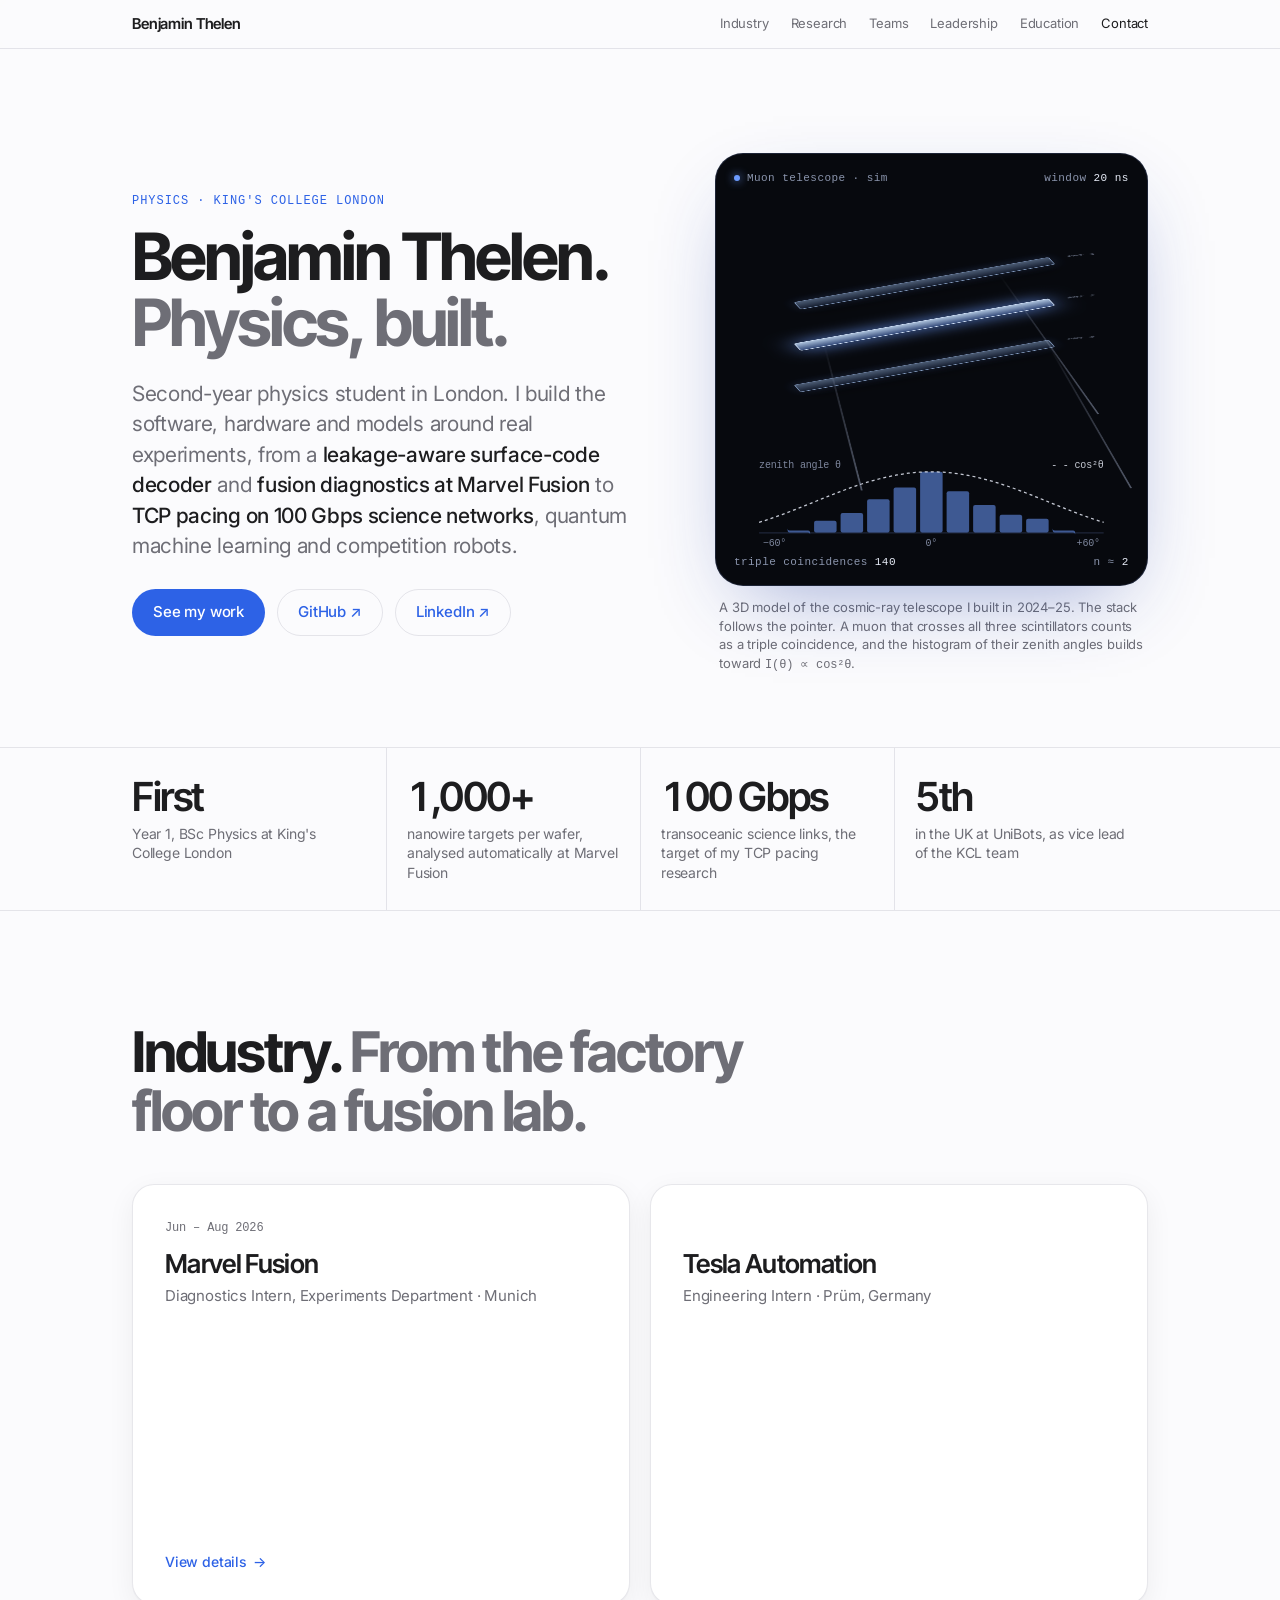
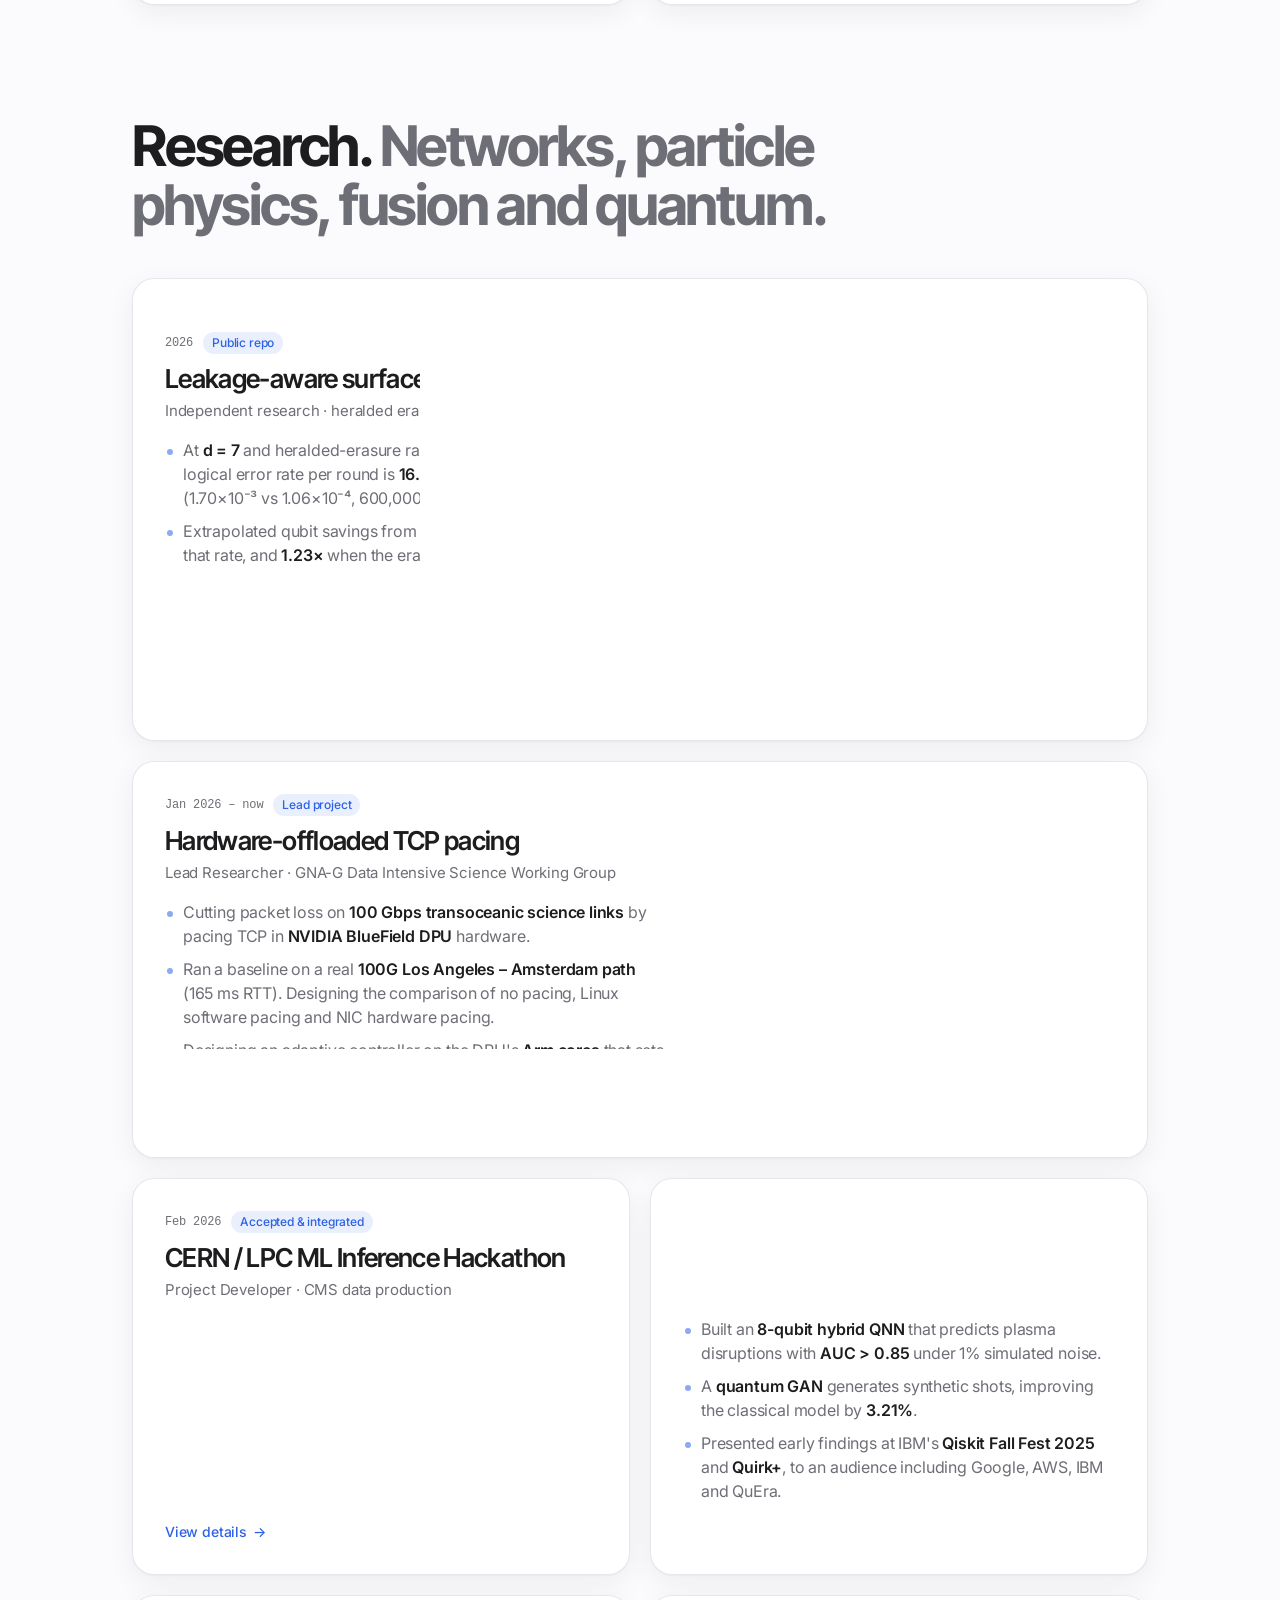
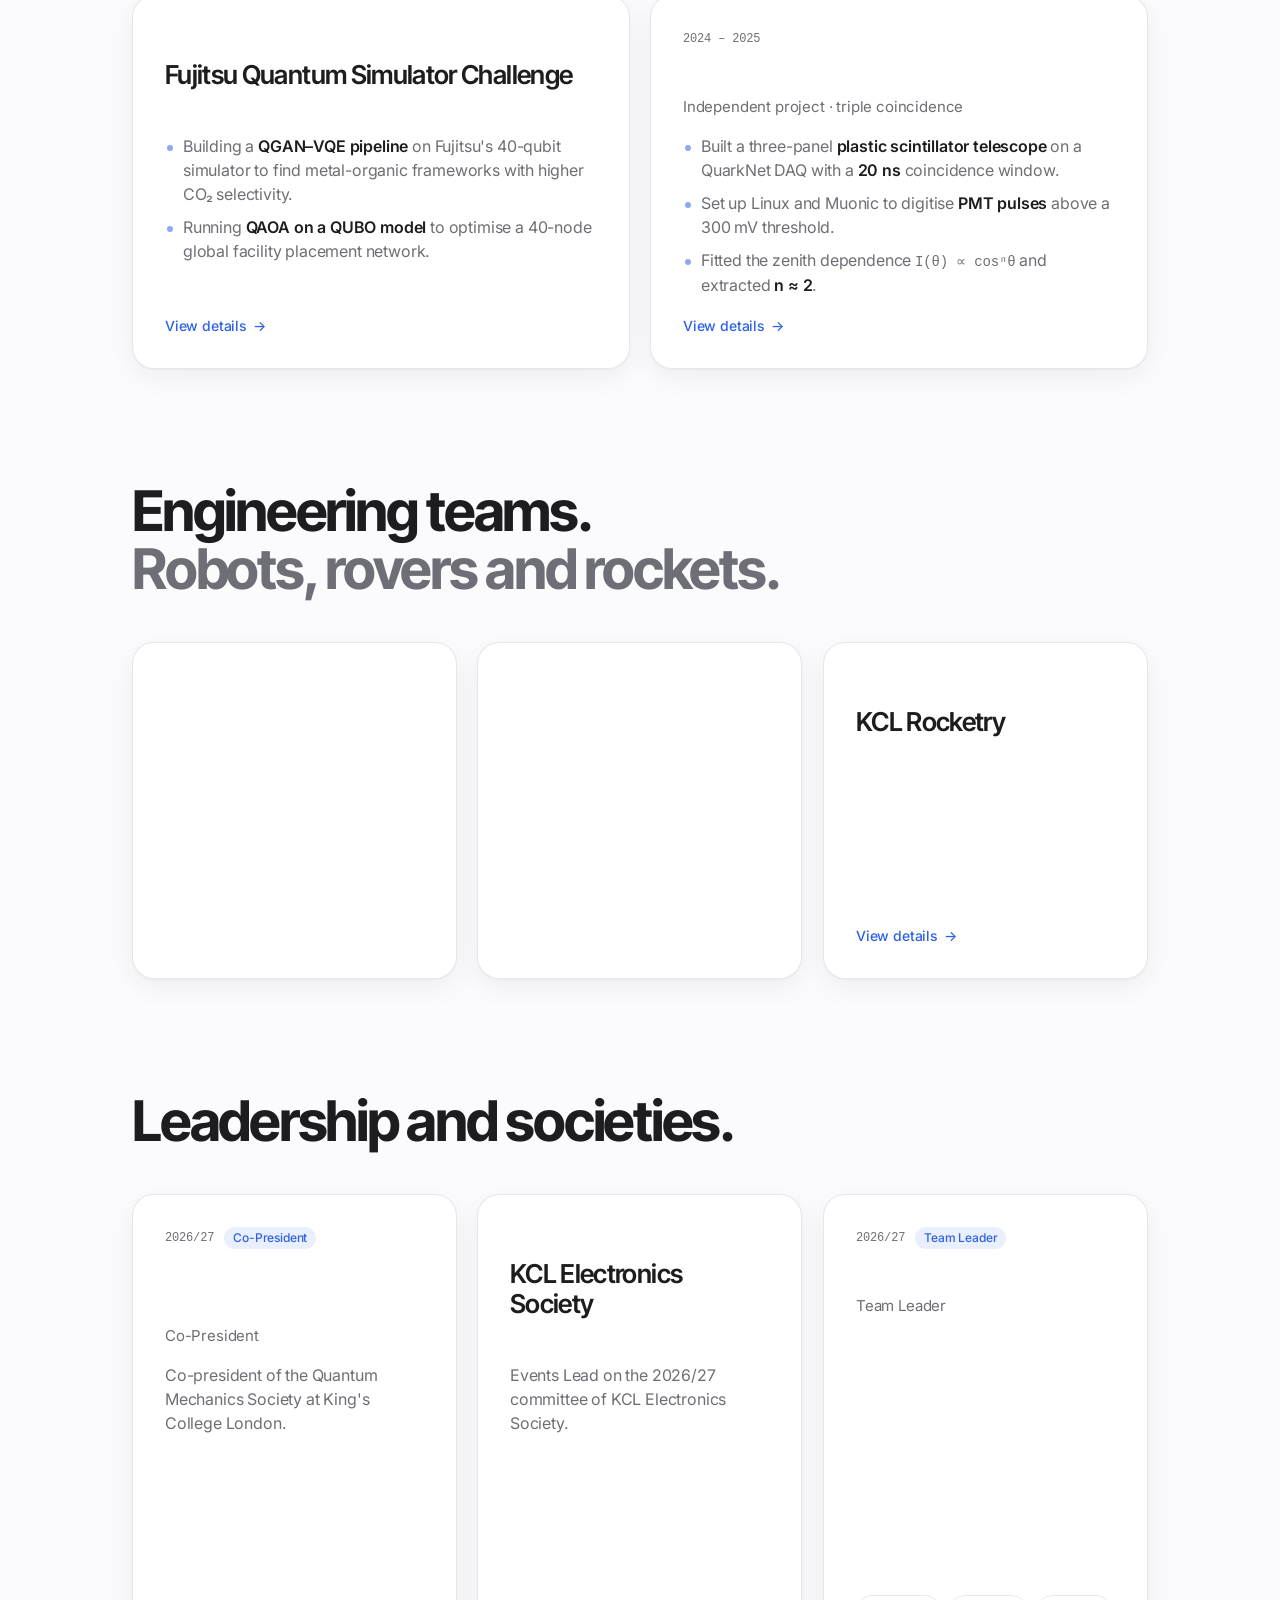
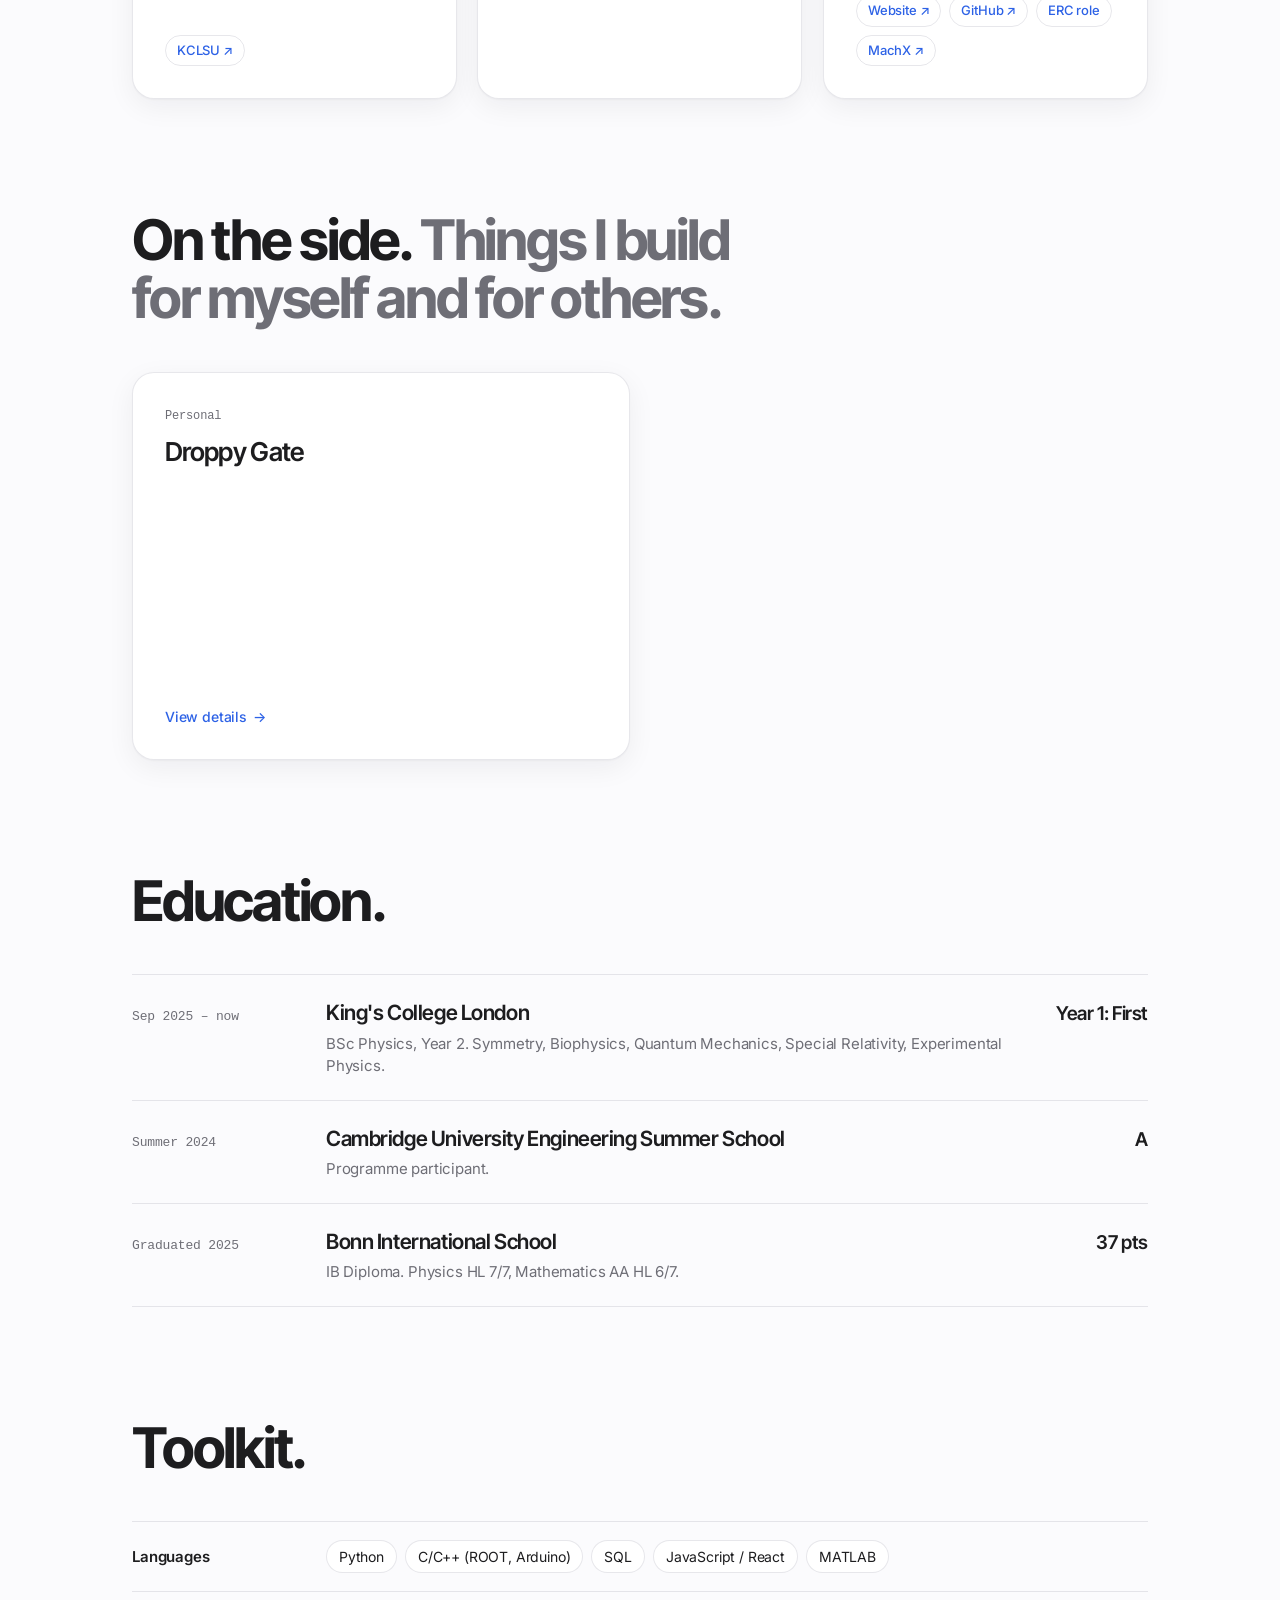
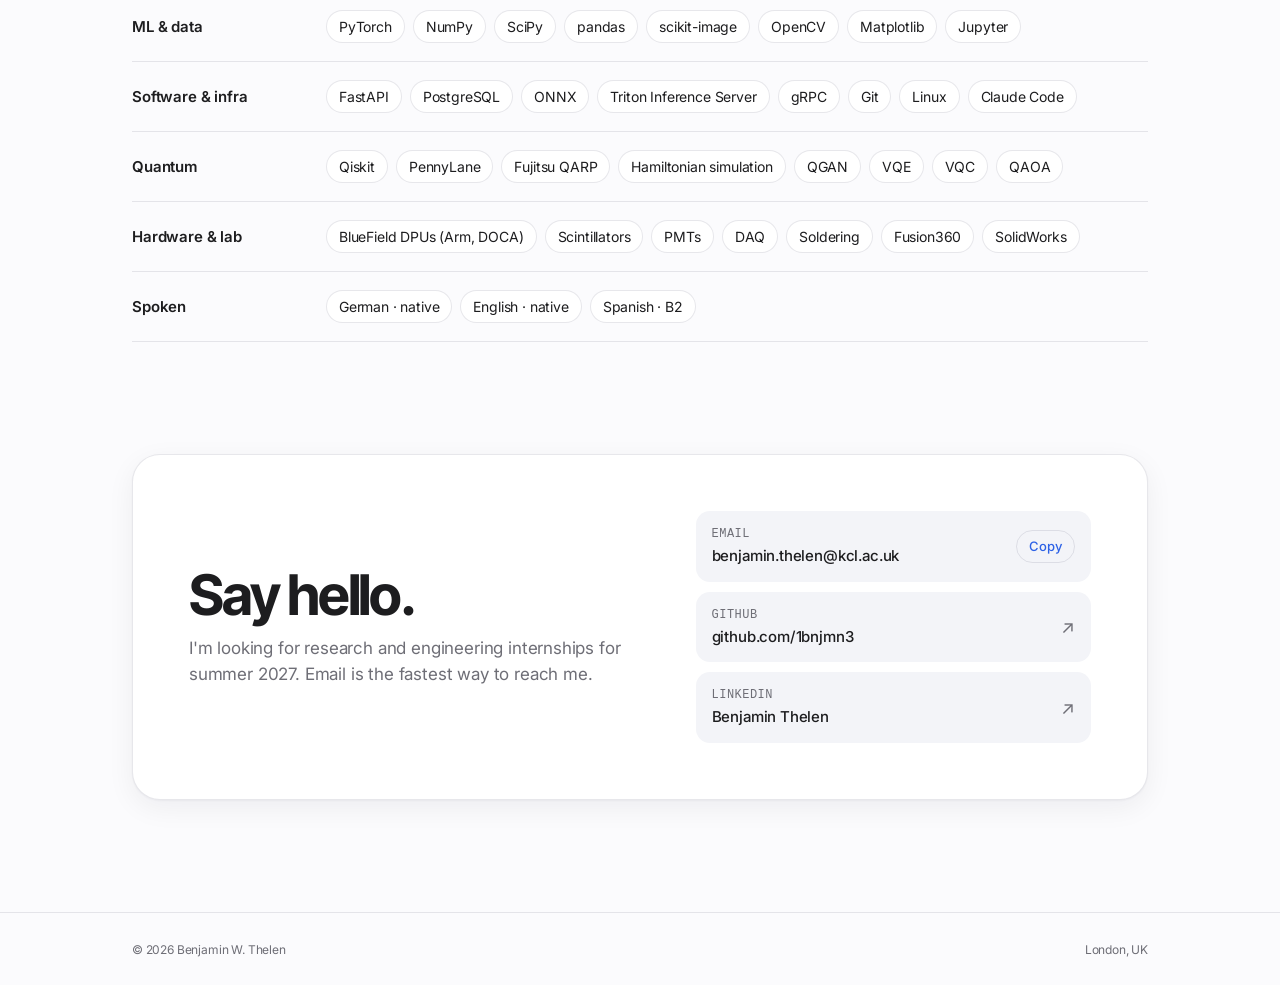
==== commit 505111a0: "Add leakage-decoder page, 3D tilt, and leadership section Feature the public adaptive-leakage-decodi" ====
--- a/index.html
+++ b/index.html
@@ -24,6 +24,7 @@
       <li><a href="#work">Industry</a></li>
       <li><a href="#research">Research</a></li>
       <li class="opt"><a href="#teams">Teams</a></li>
+      <li class="opt"><a href="#leadership">Leadership</a></li>
       <li class="opt"><a href="#education">Education</a></li>
       <li><a href="#contact">Contact</a></li>
     </ul>
@@ -35,7 +36,7 @@
     <div>
       <p class="eyebrow">Physics · King's College London</p>
       <h1><span>Benjamin Thelen.</span><br><span class="soft">Physics, built.</span></h1>
-      <p class="lede">Second-year physics student in London. I build the software, hardware and models around real experiments, from <strong>fusion diagnostics at Marvel Fusion</strong> to <strong>TCP pacing on 100&nbsp;Gbps science networks</strong>, quantum machine learning and competition robots.</p>
+      <p class="lede">Second-year physics student in London. I build the software, hardware and models around real experiments, from a <strong>leakage-aware surface-code decoder</strong> and <strong>fusion diagnostics at Marvel Fusion</strong> to <strong>TCP pacing on 100&nbsp;Gbps science networks</strong>, quantum machine learning and competition robots.</p>
       <div class="cta">
         <a class="btn btn-primary" href="#work">See my work</a>
         <a class="btn btn-ghost" href="https://github.com/1bnjmn3" target="_blank" rel="noopener">GitHub ↗</a>
@@ -43,12 +44,17 @@
       </div>
     </div>
     <div>
-      <figure class="detector" aria-label="Animated simulation of a three-panel muon telescope">
-        <canvas id="muons"></canvas>
+      <figure class="detector" data-tilt data-tilt-max="14" aria-label="Animated 3D model of a three-panel muon telescope. The stack follows the pointer.">
+        <div class="telescope-scene">
+          <div class="sc-plate" data-i="0"><span class="pmt">PMT 1</span></div>
+          <div class="sc-plate" data-i="1"><span class="pmt">PMT 2</span></div>
+          <div class="sc-plate" data-i="2"><span class="pmt">PMT 3</span></div>
+        </div>
+        <canvas id="muons-hist" class="hist-canvas"></canvas>
         <div class="readout top"><span class="live">Muon telescope · sim</span><span>window <b>20 ns</b></span></div>
         <div class="readout bottom"><span>triple coincidences <b id="coinc">0</b></span><span>n ≈ <b>2</b></span></div>
       </figure>
-      <p class="fig-cap">A live re-creation of the cosmic-ray telescope I built in 2024–25. A muon that crosses all three scintillators counts as a triple coincidence, and the histogram of their zenith angles builds toward <code>I(θ) ∝ cos²θ</code>.</p>
+      <p class="fig-cap">A 3D model of the cosmic-ray telescope I built in 2024–25. The stack follows the pointer. A muon that crosses all three scintillators counts as a triple coincidence, and the histogram of their zenith angles builds toward <code>I(θ) ∝ cos²θ</code>.</p>
     </div>
   </div>
 </header>
@@ -68,7 +74,7 @@
     <div class="wrap">
       <h2>Industry. <span class="soft">From the factory floor to a fusion lab.</span></h2>
       <div class="grid">
-        <a class="card" href="projects/marvel-fusion.html" aria-labelledby="card-marvel-fusion">
+        <a class="card" data-tilt href="projects/marvel-fusion.html" aria-labelledby="card-marvel-fusion">
           <div class="meta"><span class="when">Jun – Aug 2026</span></div>
           <h3 id="card-marvel-fusion">Marvel Fusion</h3>
           <p class="role">Diagnostics Intern, Experiments Department · Munich</p>
@@ -79,7 +85,7 @@
           </ul>
           <span class="card-open" aria-hidden="true">View details</span>
         </a>
-        <a class="card" href="projects/tesla-automation.html" aria-labelledby="card-tesla-automation">
+        <a class="card" data-tilt href="projects/tesla-automation.html" aria-labelledby="card-tesla-automation">
           <div class="meta"><span class="when">May – Jun 2023</span></div>
           <h3 id="card-tesla-automation">Tesla Automation</h3>
           <p class="role">Engineering Intern · Prüm, Germany</p>
@@ -98,7 +104,24 @@
     <div class="wrap">
       <h2>Research. <span class="soft">Networks, particle physics, fusion and quantum.</span></h2>
       <div class="grid">
-        <a class="card feature span-2" href="projects/tcp-pacing.html" aria-labelledby="card-tcp-pacing">
+        <a class="card feature span-2" data-tilt data-tilt-max="7" href="projects/adaptive-leakage-decoding.html" aria-labelledby="card-adaptive-leakage-decoding">
+          <div class="feature-body">
+            <div style="display:grid; gap:14px; min-width:0">
+              <div class="meta"><span class="when">2026</span><span class="badge">Public repo</span></div>
+              <h3 id="card-adaptive-leakage-decoding">Leakage-aware surface-code decoder</h3>
+              <p class="role">Independent research · heralded erasure on a rotated surface code</p>
+              <ul>
+                <li>At <strong>d = 7</strong> and heralded-erasure rate <strong>2×10⁻²</strong>, adaptive PyMatching's logical error rate per round is <strong>16.0× lower</strong> than static matching (1.70×10⁻³ vs 1.06×10⁻⁴, 600,000 shots).</li>
+                <li>Extrapolated qubit savings from fits at d = 3, 5 and 7 reach <strong>4.78×</strong> at that rate, and <strong>1.23×</strong> when the erasure rate equals the Pauli rate (2×10⁻³), for a 10⁻⁶ window target.</li>
+                <li>Heralded erasure is a <strong>simplified stand-in for leakage</strong>, not leakage itself.</li>
+              </ul>
+              <span class="card-open" aria-hidden="true">View details</span>
+            </div>
+            <div class="decoder-viz tilt-layer" id="decoder-viz" data-mode="auto" aria-hidden="true"></div>
+          </div>
+        </a>
+
+        <a class="card feature span-2" data-tilt data-tilt-max="7" href="projects/tcp-pacing.html" aria-labelledby="card-tcp-pacing">
           <div class="feature-body">
             <div style="display:grid; gap:14px; min-width:0">
               <div class="meta"><span class="when">Jan 2026 – now</span><span class="badge">Lead project</span></div>
@@ -142,7 +165,7 @@
           </div>
         </a>
 
-        <a class="card" href="projects/cern-lpc-ml-hackathon.html" aria-labelledby="card-cern-lpc-ml-hackathon">
+        <a class="card" data-tilt href="projects/cern-lpc-ml-hackathon.html" aria-labelledby="card-cern-lpc-ml-hackathon">
           <div class="meta"><span class="when">Feb 2026</span><span class="badge">Accepted &amp; integrated</span></div>
           <h3 id="card-cern-lpc-ml-hackathon">CERN / LPC ML Inference Hackathon</h3>
           <p class="role">Project Developer · CMS data production</p>
@@ -152,7 +175,7 @@
           <span class="card-open" aria-hidden="true">View details</span>
         </a>
 
-        <a class="card" href="projects/quantum-ml-fusion.html" aria-labelledby="card-quantum-ml-fusion">
+        <a class="card" data-tilt href="projects/quantum-ml-fusion.html" aria-labelledby="card-quantum-ml-fusion">
           <div class="meta"><span class="when">Oct 2025 – now</span></div>
           <h3 id="card-quantum-ml-fusion">Quantum ML for Fusion Energy</h3>
           <p class="role">Independent Researcher &amp; Author · paper in draft</p>
@@ -164,7 +187,7 @@
           <span class="card-open" aria-hidden="true">View details</span>
         </a>
 
-        <a class="card" href="projects/fujitsu-quantum-simulator.html" aria-labelledby="card-fujitsu-quantum-simulator">
+        <a class="card" data-tilt href="projects/fujitsu-quantum-simulator.html" aria-labelledby="card-fujitsu-quantum-simulator">
           <div class="meta"><span class="when">Jan 2026 – now</span></div>
           <h3 id="card-fujitsu-quantum-simulator">Fujitsu Quantum Simulator Challenge</h3>
           <p class="role">Team Lead · carbon capture on a 40-qubit simulator</p>
@@ -175,7 +198,7 @@
           <span class="card-open" aria-hidden="true">View details</span>
         </a>
 
-        <a class="card" href="projects/cosmic-ray-muon-flux.html" aria-labelledby="card-cosmic-ray-muon-flux">
+        <a class="card" data-tilt href="projects/cosmic-ray-muon-flux.html" aria-labelledby="card-cosmic-ray-muon-flux">
           <div class="meta"><span class="when">2024 – 2025</span></div>
           <h3 id="card-cosmic-ray-muon-flux">Cosmic Ray Muon Flux</h3>
           <p class="role">Independent project · triple coincidence</p>
@@ -195,7 +218,7 @@
     <div class="wrap">
       <h2>Engineering teams. <span class="soft">Robots, rovers and rockets.</span></h2>
       <div class="grid three">
-        <a class="card" href="projects/unibots.html" aria-labelledby="card-unibots">
+        <a class="card" data-tilt href="projects/unibots.html" aria-labelledby="card-unibots">
           <div class="meta"><span class="when">Nov 2025 – Jun 2026</span><span class="badge">5th nationally</span></div>
           <h3 id="card-unibots">UniBots</h3>
           <p class="role">Vice Lead, Hardware &amp; Computer Vision</p>
@@ -204,7 +227,7 @@
           </ul>
           <span class="card-open" aria-hidden="true">View details</span>
         </a>
-        <a class="card" href="projects/european-rover-challenge.html" aria-labelledby="card-european-rover-challenge">
+        <a class="card" data-tilt href="projects/european-rover-challenge.html" aria-labelledby="card-european-rover-challenge">
           <div class="meta"><span class="when">Sep 2025 – now</span></div>
           <h3 id="card-european-rover-challenge">European Rover Challenge</h3>
           <p class="role">Mechatronics Team Member</p>
@@ -213,7 +236,7 @@
           </ul>
           <span class="card-open" aria-hidden="true">View details</span>
         </a>
-        <a class="card" href="projects/kcl-rocketry.html" aria-labelledby="card-kcl-rocketry">
+        <a class="card" data-tilt href="projects/kcl-rocketry.html" aria-labelledby="card-kcl-rocketry">
           <div class="meta"><span class="when">Sep 2025 – Jun 2026</span><span class="badge">National qualifier</span></div>
           <h3 id="card-kcl-rocketry">KCL Rocketry</h3>
           <p class="role">Materials, Manufacturing &amp; Simulation</p>
@@ -226,21 +249,54 @@
     </div>
   </section>
 
+
+  <!-- LEADERSHIP -->
+  <section class="block" id="leadership">
+    <div class="wrap">
+      <h2>Leadership and societies.</h2>
+      <div class="grid three">
+        <article class="card" data-tilt>
+          <div class="meta"><span class="when">2026/27</span><span class="badge">Co-President</span></div>
+          <h3>KCL Quantum Mechanics Society</h3>
+          <p class="role">Co-President</p>
+          <p class="card-blurb">Co-president of the Quantum Mechanics Society at King's College London.</p>
+          <div class="out-links">
+            <a href="https://www.kclsu.org/groups/activities/join/group/quantummech_society/" target="_blank" rel="noopener">KCLSU ↗</a>
+          </div>
+        </article>
+        <article class="card" data-tilt>
+          <div class="meta"><span class="when">2026/27</span><span class="badge">Committee</span></div>
+          <h3>KCL Electronics Society</h3>
+          <p class="role">Events Lead</p>
+          <p class="card-blurb">Events Lead on the 2026/27 committee of KCL Electronics Society.</p>
+          <div class="out-links">
+            <a href="https://kclelectronics.co.uk/" target="_blank" rel="noopener">Website ↗</a>
+            <a href="https://www.kclsu.org/groups/activities/join/group/rie/" target="_blank" rel="noopener">KCLSU ↗</a>
+            <a href="https://www.instagram.com/kclelectronics/" target="_blank" rel="noopener">Instagram ↗</a>
+          </div>
+        </article>
+        <article class="card" data-tilt>
+          <div class="meta"><span class="when">2026/27</span><span class="badge">Team Leader</span></div>
+          <h3>KCL RedForge</h3>
+          <p class="role">Team Leader</p>
+          <p class="card-blurb">Team Leader of KCL RedForge, an undergrad engineering team. Last year the team entered the European Rover Challenge, got about 90% of the way, and missed qualifying on a drone power fault. This year it is running MachX, a UK rocketry competition. Separately, I am a Mechatronics Team Member on the ERC rover.</p>
+          <div class="out-links">
+            <a href="https://kcl-redforge.github.io/" target="_blank" rel="noopener">Website ↗</a>
+            <a href="https://github.com/kcl-RedForge" target="_blank" rel="noopener">GitHub ↗</a>
+            <a href="projects/european-rover-challenge.html">ERC role</a>
+            <a href="https://www.exo.events/mach-x" target="_blank" rel="noopener">MachX ↗</a>
+          </div>
+        </article>
+      </div>
+    </div>
+  </section>
+
   <!-- SIDE -->
   <section class="block" id="side">
     <div class="wrap">
       <h2>On the side. <span class="soft">Things I build for myself and for others.</span></h2>
       <div class="grid">
-        <a class="card" href="projects/teaching-robot-arms.html" aria-labelledby="card-teaching-robot-arms">
-          <div class="meta"><span class="when">KCL Electronics Society</span></div>
-          <h3 id="card-teaching-robot-arms">Teaching robot arms</h3>
-          <p class="role">Wheatstone 101</p>
-          <ul>
-            <li>I've built robotic arms from <strong>3D-printed parts and cheap servos</strong>, driven by an ESP32, and I teach students at KCL to build their own.</li>
-          </ul>
-          <span class="card-open" aria-hidden="true">View details</span>
-        </a>
-        <a class="card" href="projects/droppy-gate.html" aria-labelledby="card-droppy-gate">
+        <a class="card" data-tilt href="projects/droppy-gate.html" aria-labelledby="card-droppy-gate">
           <div class="meta"><span class="when">Personal</span></div>
           <h3 id="card-droppy-gate">Droppy Gate</h3>
           <p class="role">A local router for my own fleet of AI agents</p>
@@ -327,5 +383,6 @@
 
 <script src="assets/site.js"></script>
 <script src="assets/muons.js"></script>
+<script src="assets/decoder.js"></script>
 </body>
 </html>
--- a/assets/style.css
+++ b/assets/style.css
@@ -387,3 +387,210 @@
   a.card:hover, a.card:focus-visible { transform: none; }
   .reveal, .reveal.in { opacity: 1; transform: none; transition: none; }
 }
+
+/* ---------- 3D pointer tilt ---------- */
+[data-tilt] {
+  --tilt-rx: 0deg;
+  --tilt-ry: 0deg;
+  --glare-x: 50%;
+  --glare-y: 50%;
+  --glare-o: 0;
+  position: relative;
+  transform: perspective(900px) rotateX(var(--tilt-rx)) rotateY(var(--tilt-ry));
+  transform-style: preserve-3d;
+  will-change: transform;
+}
+[data-tilt]::after {
+  content: "";
+  position: absolute;
+  inset: 0;
+  border-radius: inherit;
+  pointer-events: none;
+  background: radial-gradient(circle at var(--glare-x) var(--glare-y), rgba(255,255,255,0.22), transparent 58%);
+  opacity: var(--glare-o);
+  mix-blend-mode: soft-light;
+  z-index: 3;
+}
+a.card[data-tilt]:hover,
+a.card[data-tilt]:focus-visible {
+  transform: perspective(900px) rotateX(var(--tilt-rx)) rotateY(var(--tilt-ry)) translateZ(8px);
+  border-color: color-mix(in srgb, var(--accent) 40%, var(--line));
+}
+.tilt-layer { transform: translateZ(18px); }
+
+/* ---------- 3D muon telescope ---------- */
+.detector .telescope-scene {
+  position: absolute;
+  left: 8%;
+  right: 8%;
+  top: 18%;
+  height: 46%;
+  transform-style: preserve-3d;
+  transform: rotateX(64deg) rotateZ(-22deg);
+  transform-origin: 50% 50%;
+  pointer-events: none;
+}
+.sc-plate {
+  position: absolute;
+  left: 12%;
+  width: 76%;
+  height: 18px;
+  top: 42%;
+  margin-top: -9px;
+  border-radius: 3px;
+  background: linear-gradient(180deg, rgba(170,205,255,0.42), rgba(108,155,255,0.14));
+  border: 1px solid rgba(180,210,255,0.55);
+  box-shadow: 0 12px 24px rgba(0,0,0,0.4), 0 0 16px rgba(108,155,255,0.22);
+  backface-visibility: hidden;
+}
+.sc-plate[data-i="0"] { transform: translateZ(46px); }
+.sc-plate[data-i="1"] { transform: translateZ(0); }
+.sc-plate[data-i="2"] { transform: translateZ(-46px); }
+.sc-plate.on {
+  background: linear-gradient(180deg, rgba(200,225,255,0.85), rgba(108,155,255,0.45));
+  box-shadow: 0 0 28px rgba(108,155,255,0.85), 0 8px 18px rgba(0,0,0,0.3);
+  border-color: rgba(220,235,255,0.9);
+}
+.sc-plate .pmt {
+  position: absolute;
+  right: -46px;
+  top: 50%;
+  transform: translateY(-50%) rotateX(-58deg) rotateZ(18deg);
+  font-family: var(--mono);
+  font-size: 9px;
+  letter-spacing: 0.04em;
+  color: var(--panel-fg-2);
+  white-space: nowrap;
+}
+.muon-track {
+  position: absolute;
+  top: -40%;
+  width: 2px;
+  height: 170%;
+  margin-left: -1px;
+  background: linear-gradient(to bottom, transparent 0%, rgba(200,220,255,0.15) 20%, rgba(220,235,255,0.95) 100%);
+  border-radius: 1px;
+  transform-origin: top center;
+  filter: drop-shadow(0 0 4px rgba(180,210,255,0.8));
+  pointer-events: none;
+}
+.muon-track.miss {
+  background: linear-gradient(to bottom, transparent 0%, rgba(139,149,173,0.15) 20%, rgba(139,149,173,0.55) 100%);
+  filter: none;
+  width: 1.5px;
+}
+.detector .hist-canvas {
+  position: absolute;
+  left: 0;
+  right: 0;
+  top: auto;
+  bottom: 0;
+  height: 32%;
+  width: 100%;
+  display: block;
+}
+
+/* ---------- decoder lattice & plot ---------- */
+.decoder-viz, .decoder-plot {
+  border-radius: 16px;
+  background: var(--surface-2);
+  padding: 16px 16px 12px;
+  min-width: 0;
+}
+.decoder-viz svg, .decoder-plot svg { width: 100%; height: auto; display: block; }
+.decoder-tools {
+  display: flex;
+  flex-wrap: wrap;
+  gap: 8px;
+  margin: 12px 0 0;
+}
+.decoder-tools button {
+  font: inherit;
+  font-size: 13px;
+  font-weight: 500;
+  color: var(--fg);
+  background: var(--surface);
+  border: 1px solid var(--line);
+  border-radius: 999px;
+  padding: 6px 12px;
+  cursor: pointer;
+}
+.decoder-tools button[aria-pressed="true"] {
+  color: #fff;
+  background: var(--accent);
+  border-color: transparent;
+}
+.decoder-tools button:hover { background: var(--accent-soft); }
+.decoder-tools button[aria-pressed="true"]:hover { background: var(--accent); filter: brightness(1.08); }
+.note {
+  font-size: 13px;
+  color: var(--fg-2);
+  margin: 10px 0 0;
+  line-height: 1.45;
+  max-width: 42em;
+}
+table.data {
+  width: 100%;
+  max-width: 42em;
+  border-collapse: collapse;
+  font-size: 14px;
+  margin-top: clamp(28px, 4vw, 40px);
+}
+table.data th, table.data td {
+  text-align: left;
+  padding: 10px 12px;
+  border-bottom: 1px solid var(--line);
+  font-variant-numeric: tabular-nums;
+}
+table.data th {
+  font-family: var(--mono);
+  font-size: 11px;
+  letter-spacing: 0.04em;
+  text-transform: uppercase;
+  color: var(--fg-2);
+  font-weight: 500;
+}
+table.data td { color: var(--fg-2); }
+table.data td strong { color: var(--fg); }
+
+/* ---------- project prose & outbound links ---------- */
+.prose {
+  color: var(--fg-2);
+  font-size: 17px;
+  line-height: 1.55;
+  max-width: 38em;
+  margin: 16px 0 0;
+}
+.prose strong { color: var(--fg); font-weight: 600; }
+.card-blurb {
+  font-size: 16px;
+  line-height: 1.5;
+  color: var(--fg-2);
+  margin: 0;
+}
+.out-links {
+  display: flex;
+  flex-wrap: wrap;
+  gap: 8px;
+  margin-top: auto;
+  padding-top: 8px;
+}
+.out-links a {
+  font-size: 13px;
+  font-weight: 500;
+  color: var(--accent);
+  border: 1px solid var(--line);
+  border-radius: 999px;
+  padding: 5px 11px;
+}
+.out-links a:hover { background: var(--accent-soft); text-decoration: none; }
+
+@media (prefers-reduced-motion: reduce) {
+  [data-tilt],
+  a.card[data-tilt]:hover,
+  a.card[data-tilt]:focus-visible {
+    transform: none !important;
+    will-change: auto;
+  }
+  [data-tilt]::after { display: none; }
+}
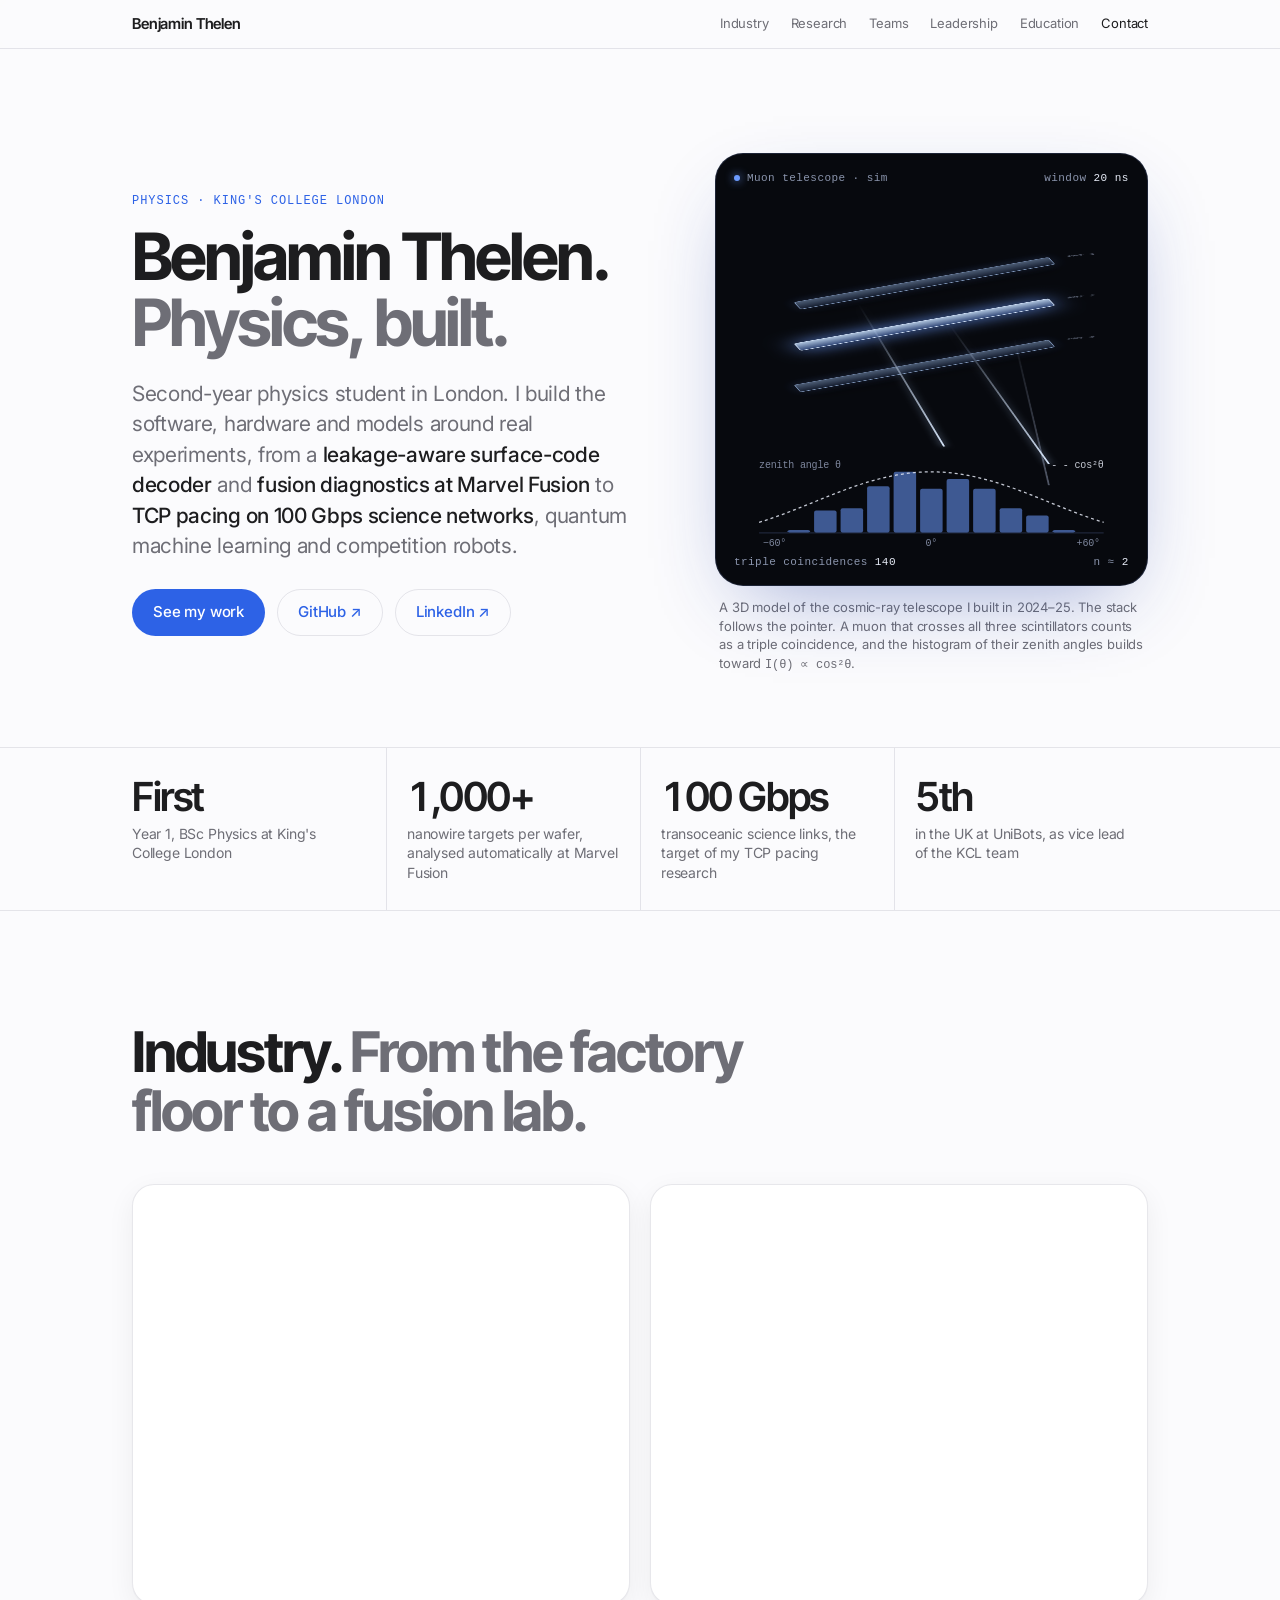
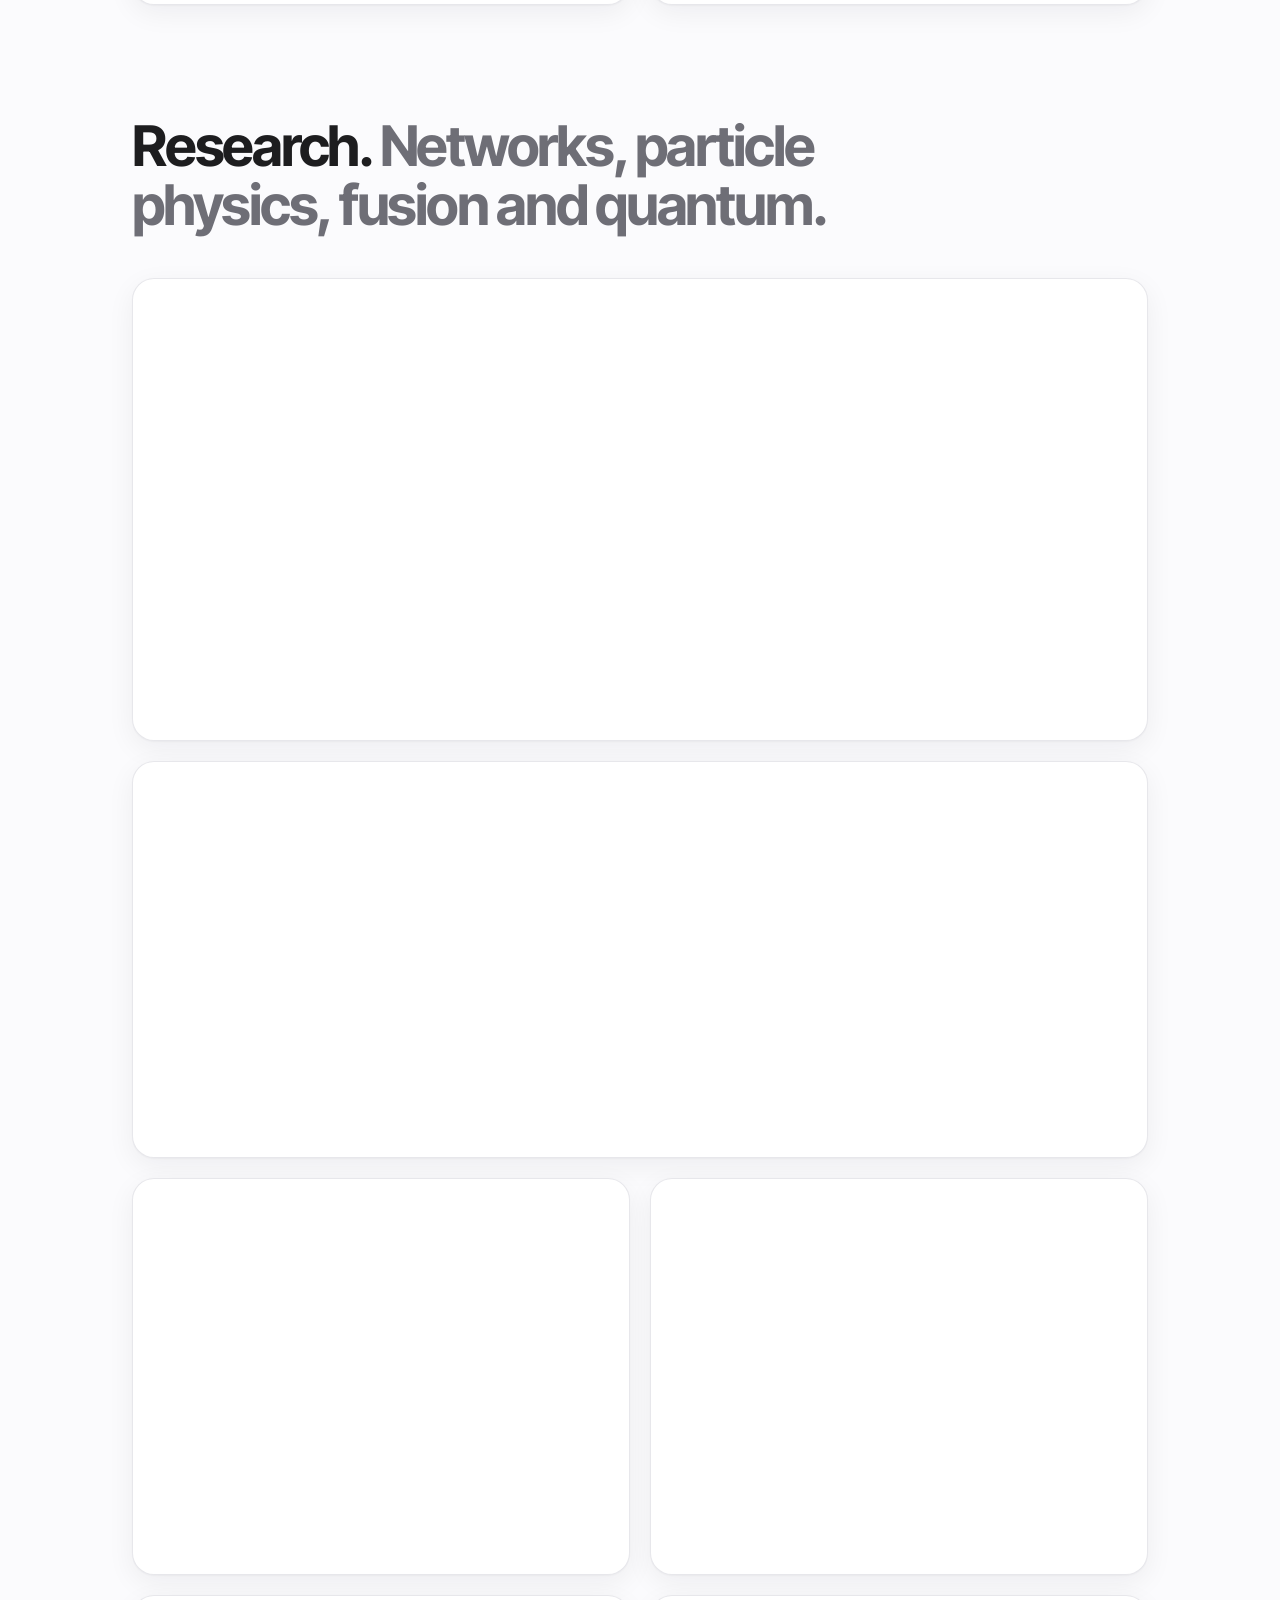
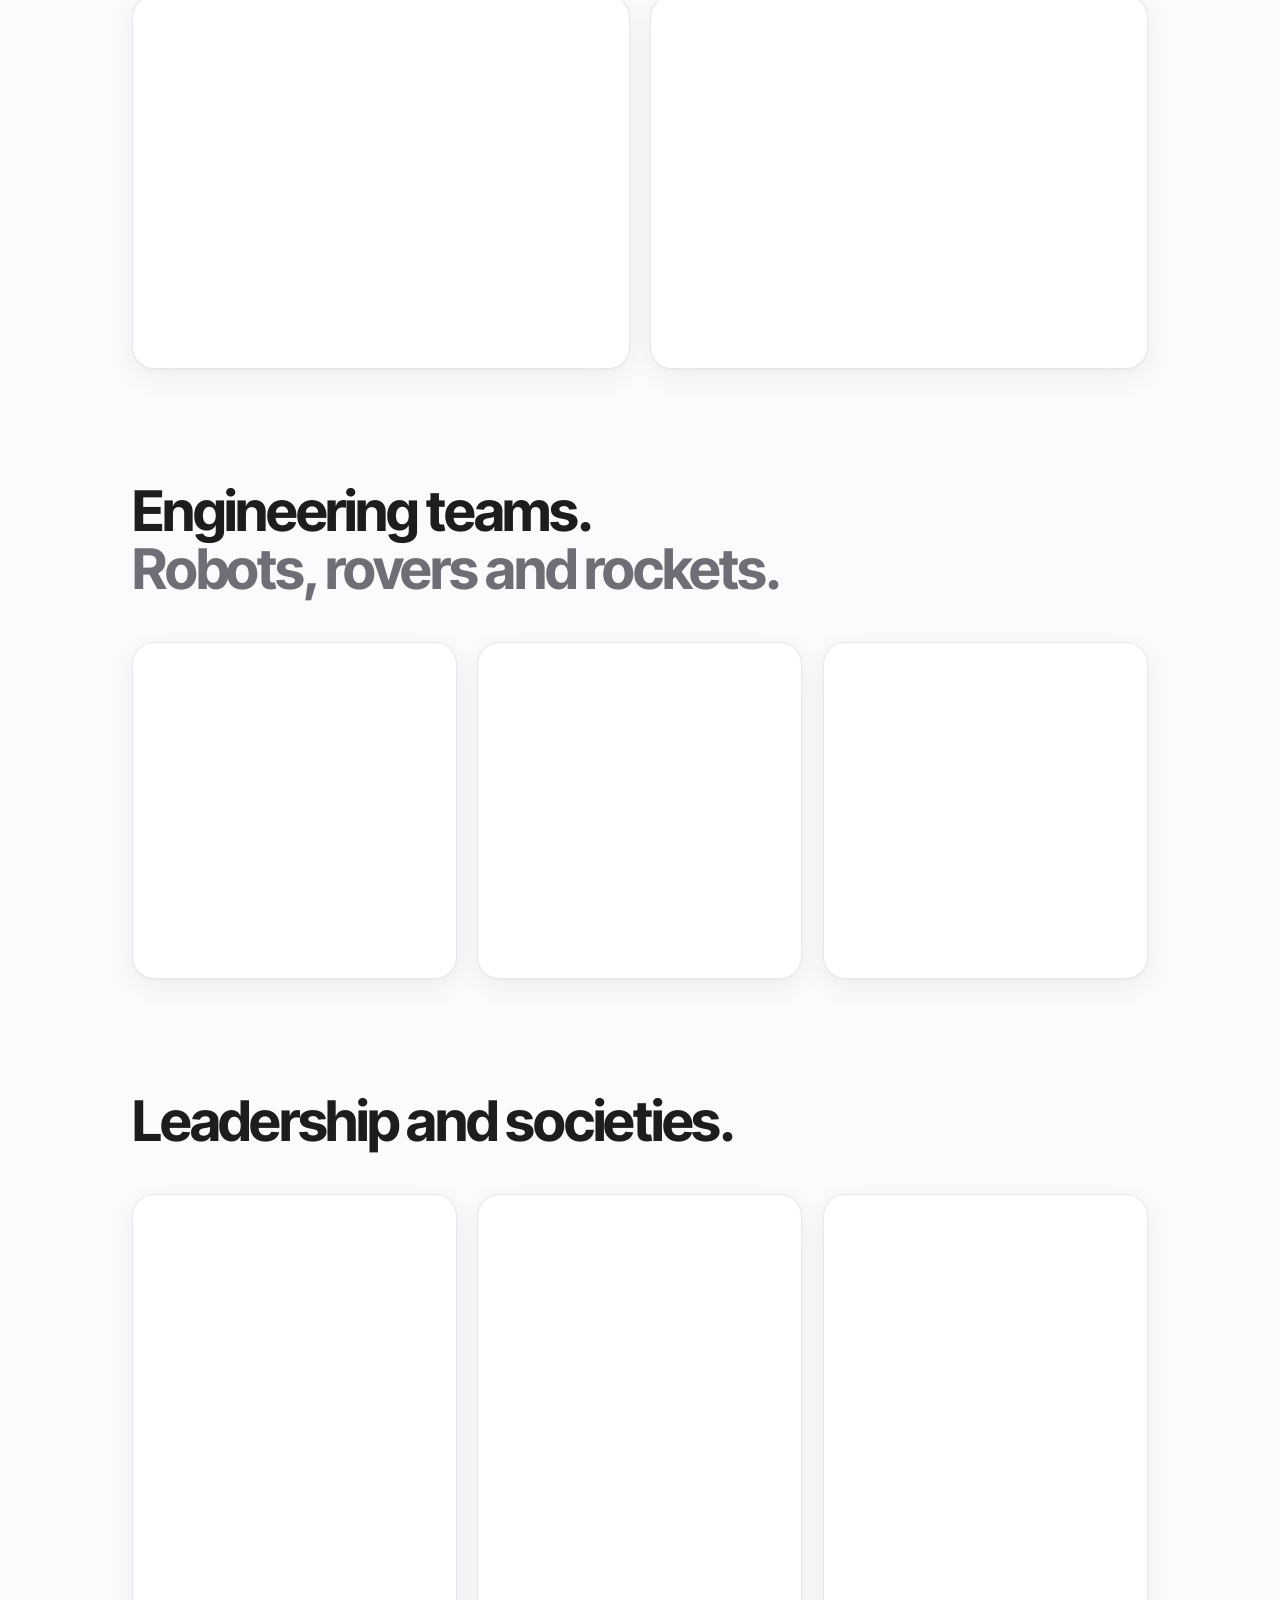
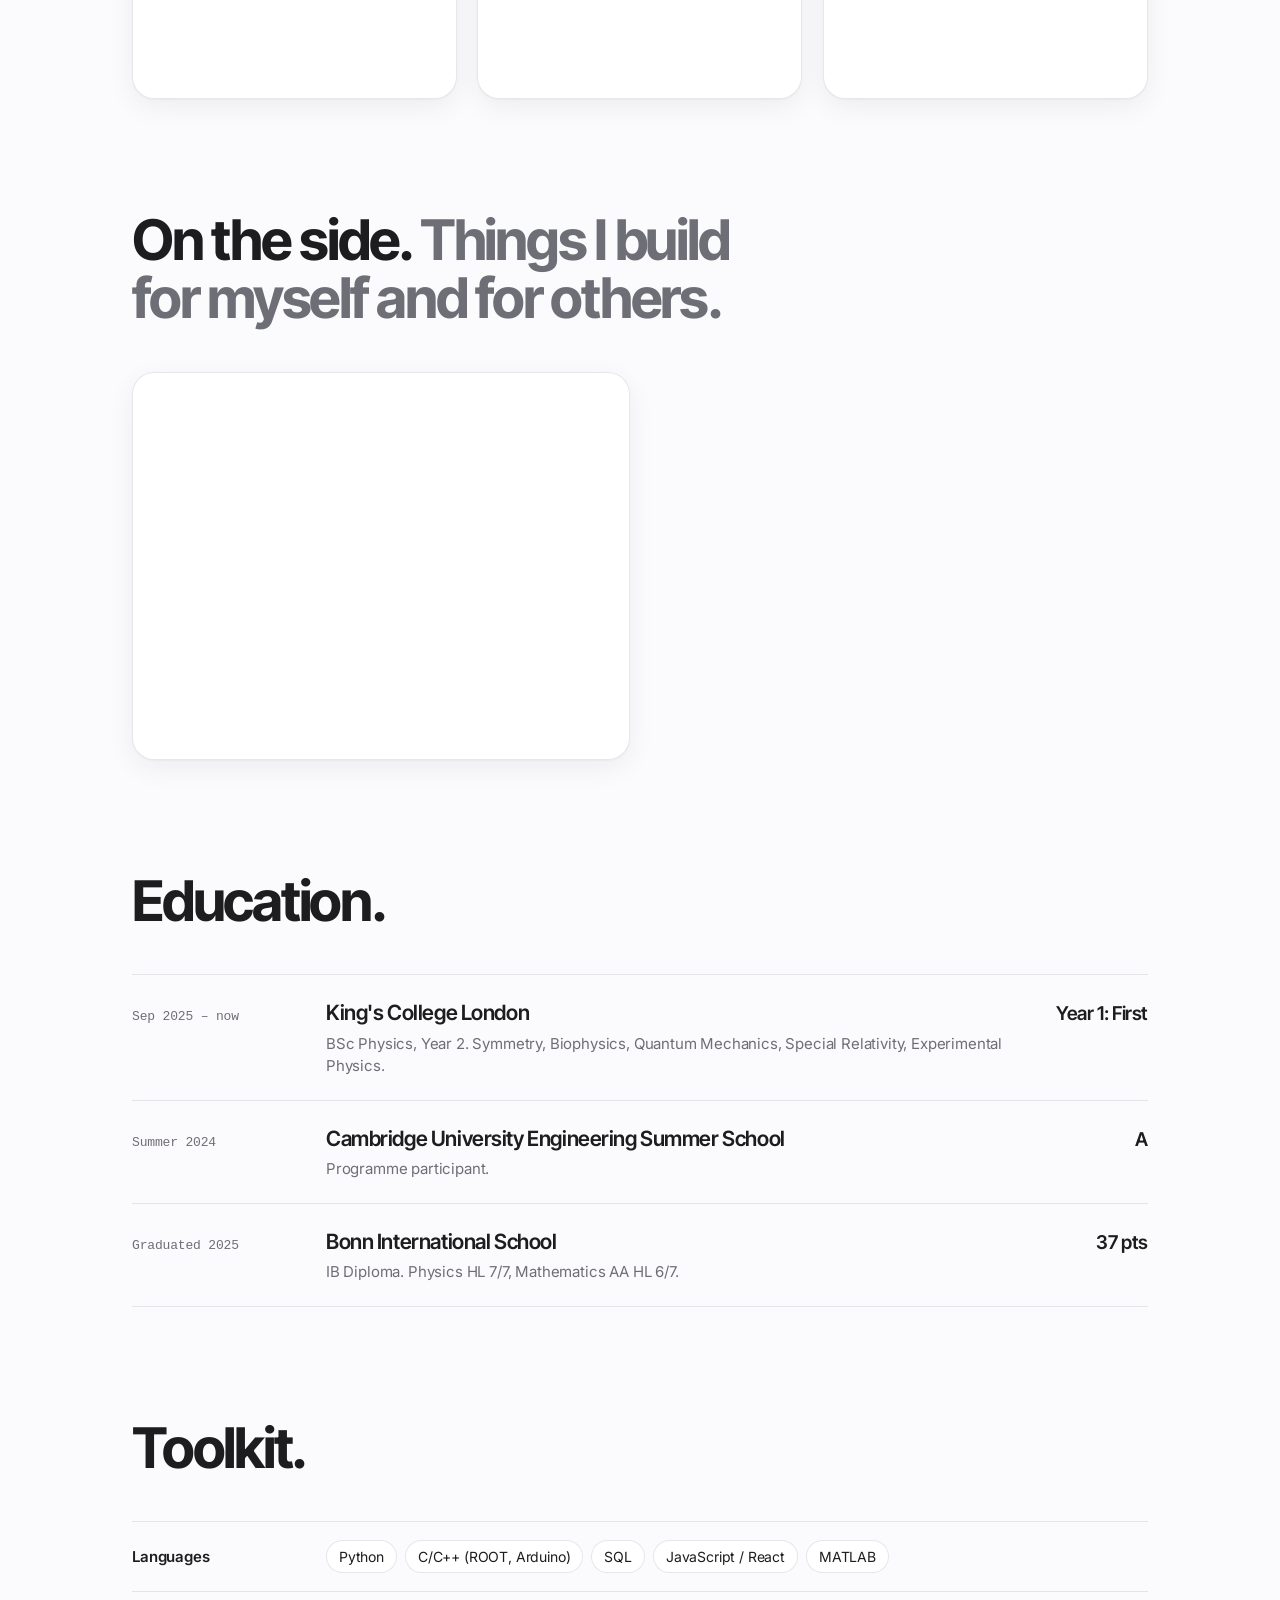
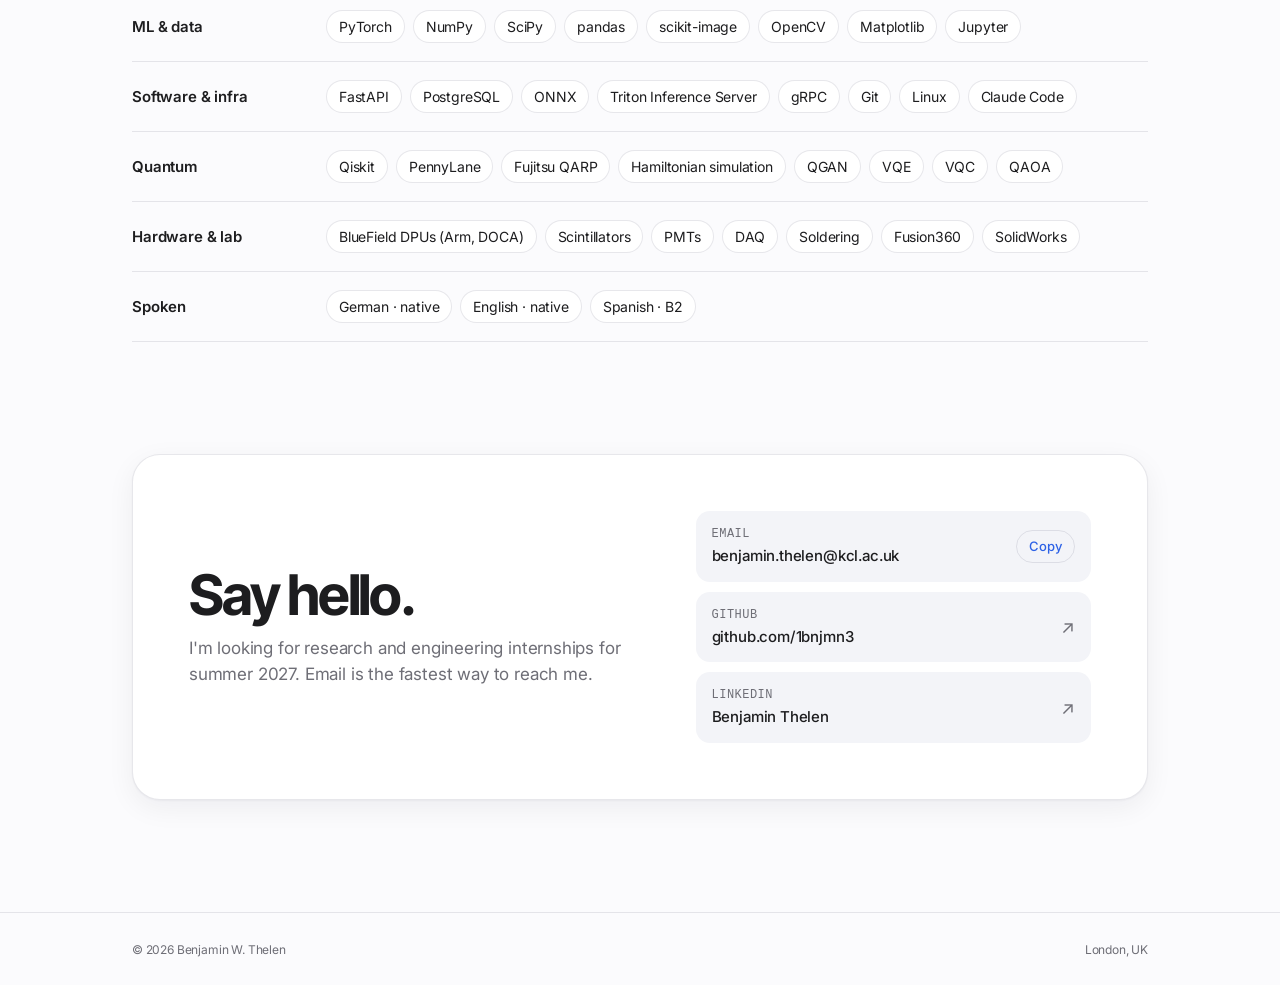
==== commit ec499ada: "Add website and Instagram links to Quantum Mechanics Society card Co-Authored-By: Claude Fable 5.2 <" ====
--- a/index.html
+++ b/index.html
@@ -261,7 +261,9 @@
           <p class="role">Co-President</p>
           <p class="card-blurb">Co-president of the Quantum Mechanics Society at King's College London.</p>
           <div class="out-links">
+            <a href="https://kcl-quantum.vercel.app/" target="_blank" rel="noopener">Website ↗</a>
             <a href="https://www.kclsu.org/groups/activities/join/group/quantummech_society/" target="_blank" rel="noopener">KCLSU ↗</a>
+            <a href="https://www.instagram.com/kclquantummechanics/" target="_blank" rel="noopener">Instagram ↗</a>
           </div>
         </article>
         <article class="card" data-tilt>
